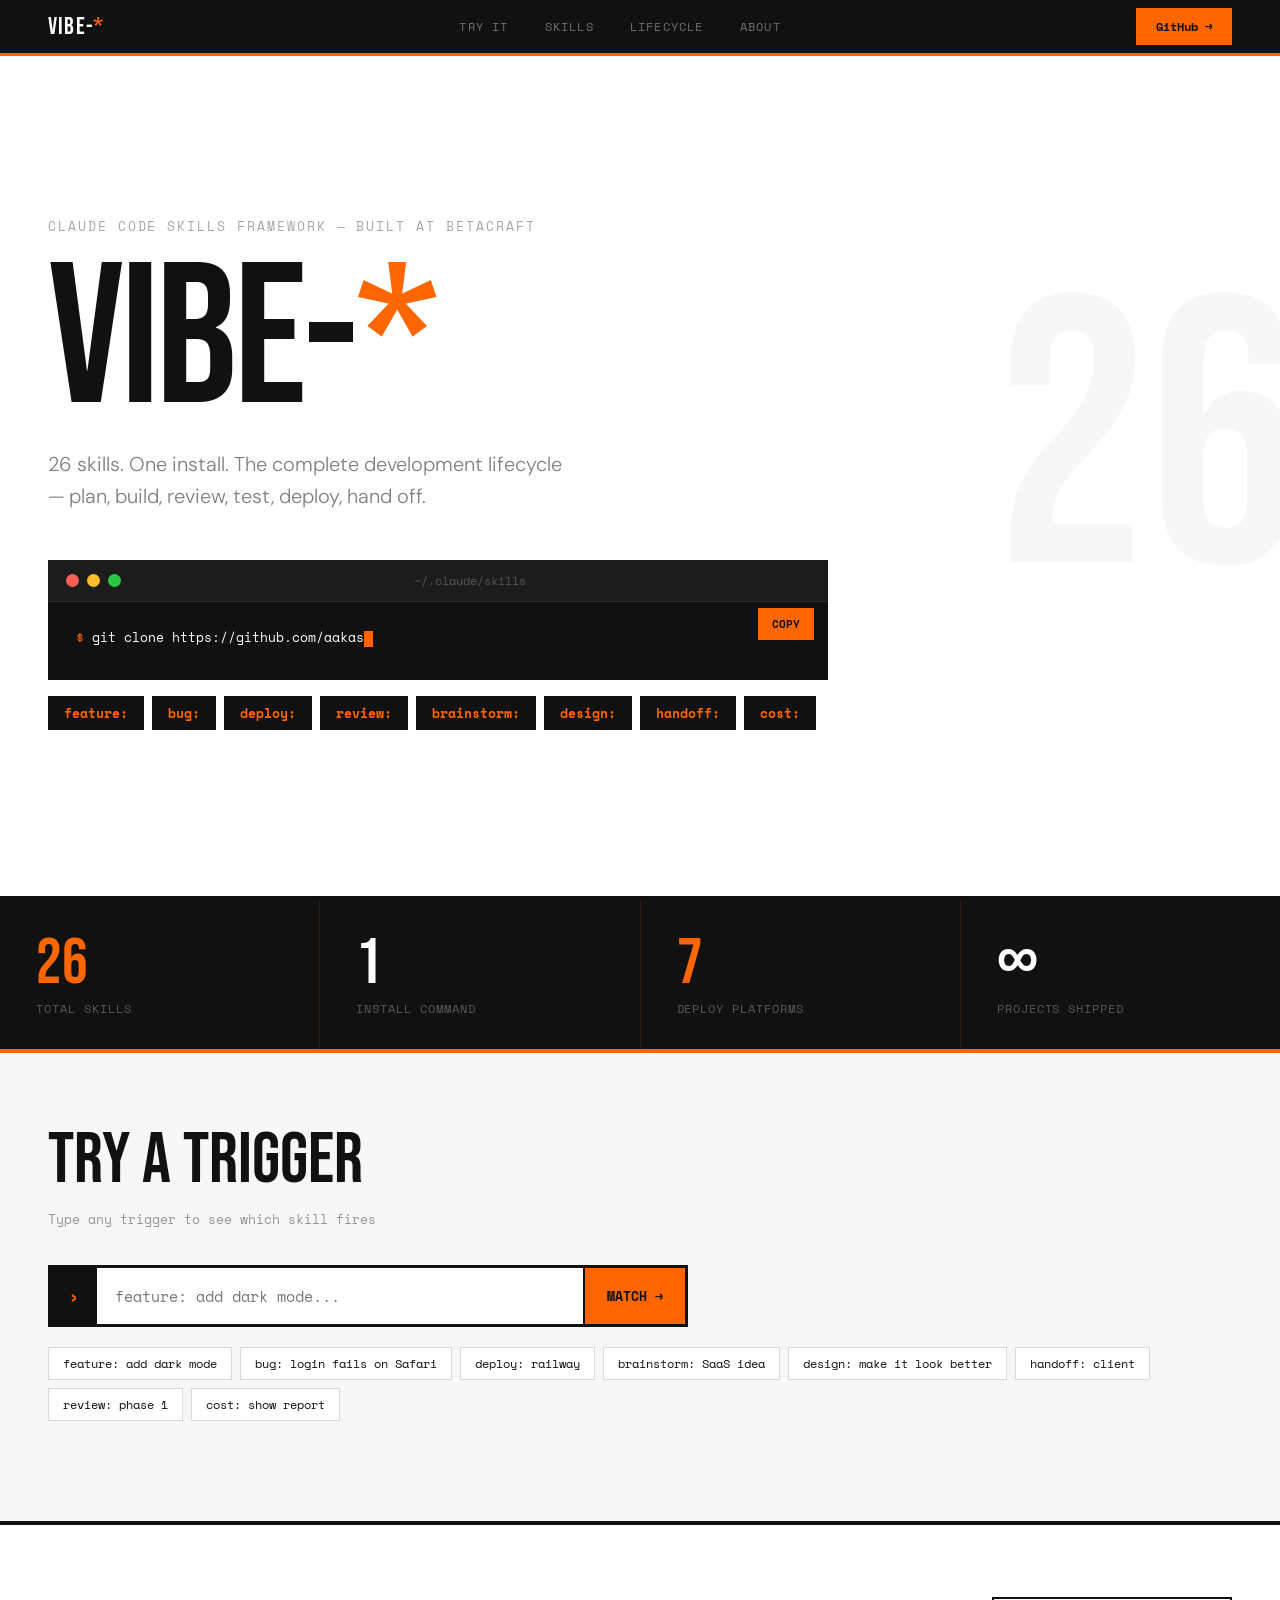
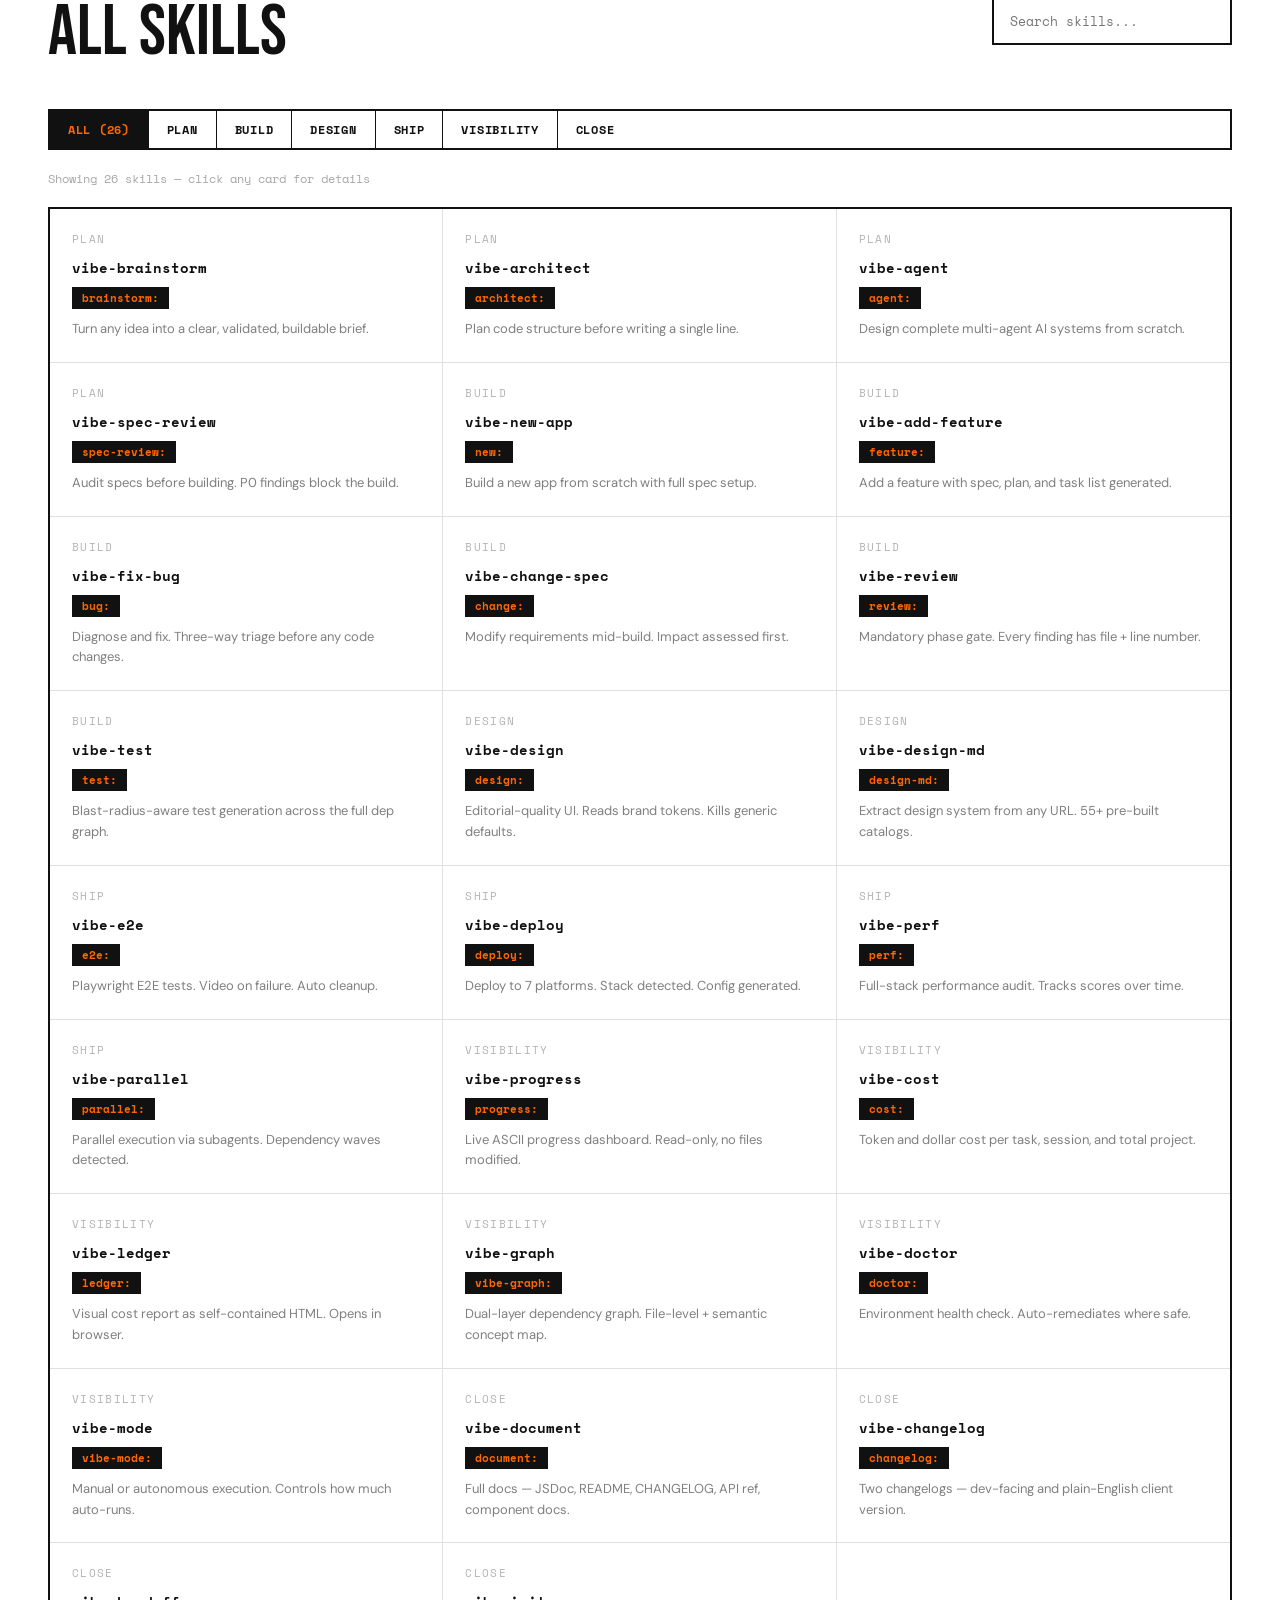
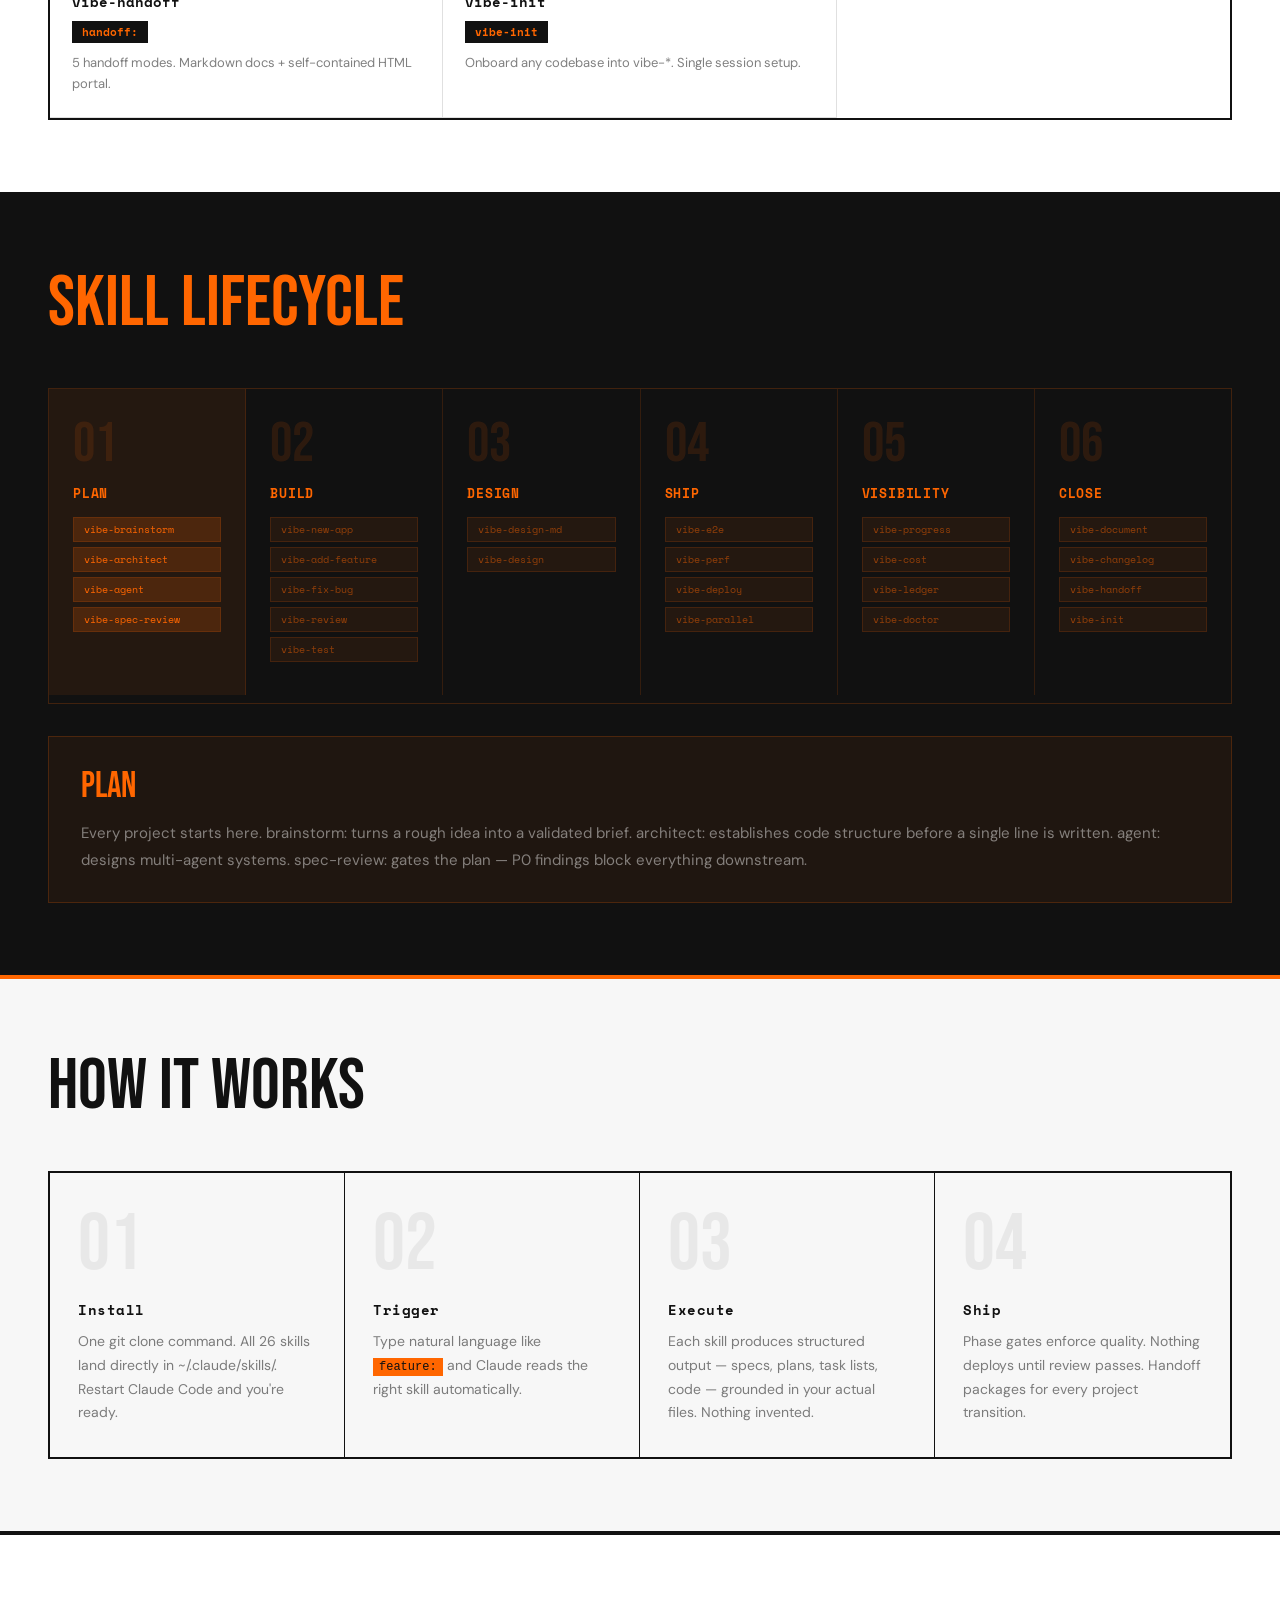
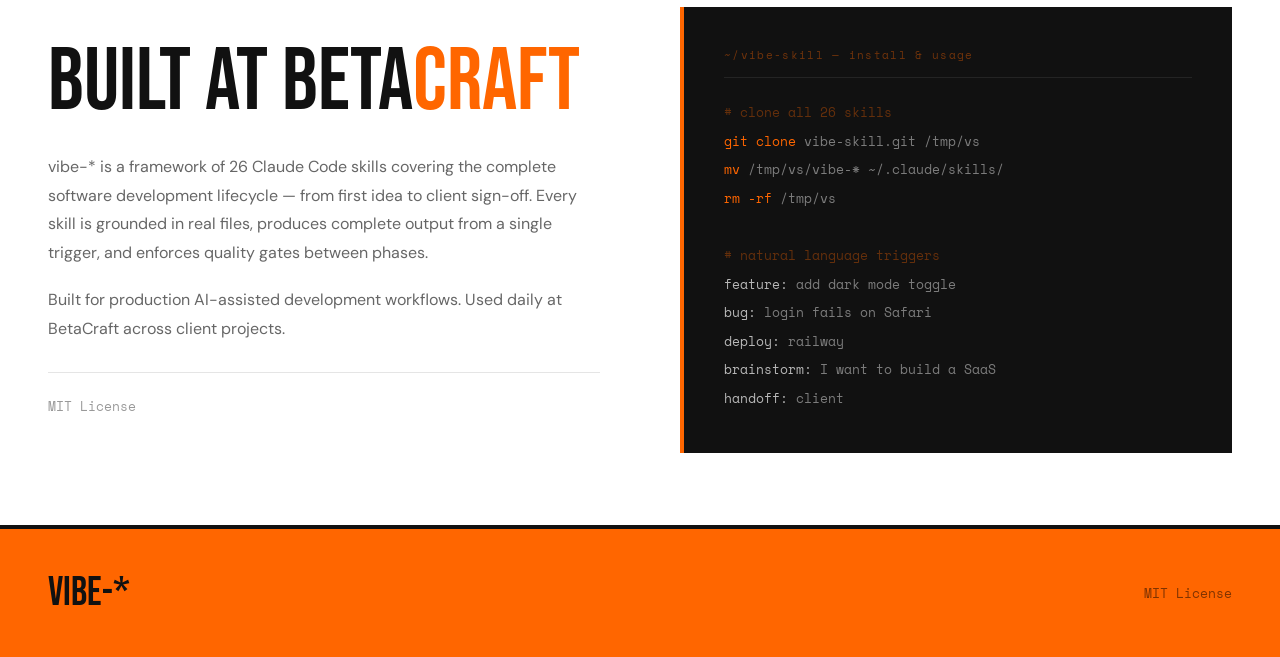
==== index.html @ 152ee765 "Initial commit" ====
<!DOCTYPE html>
<html lang="en">

<head>
  <meta charset="UTF-8">
  <meta name="viewport" content="width=device-width, initial-scale=1.0">
  <title>vibe-* — Claude Code Skills Framework</title>
  <link rel="preconnect" href="https://fonts.googleapis.com">
  <link rel="preconnect" href="https://fonts.gstatic.com" crossorigin>
  <link
    href="https://fonts.googleapis.com/css2?family=Bebas+Neue&family=Space+Mono:wght@400;700&family=DM+Sans:wght@300;400;500&display=swap"
    rel="stylesheet">
  <style>
    *,
    *::before,
    *::after {
      margin: 0;
      padding: 0;
      box-sizing: border-box;
    }

    :root {
      --orange: #FF6600;
      --black: #111111;
      --white: #FFFFFF;
      --off: #F7F7F7;
      --font-display: 'Bebas Neue', sans-serif;
      --font-mono: 'Space Mono', monospace;
      --font-body: 'DM Sans', sans-serif;
    }

    html {
      scroll-behavior: smooth;
    }

    body {
      background: var(--white);
      color: var(--black);
      font-family: var(--font-body);
      overflow-x: hidden;
      cursor: crosshair;
    }

    /* NAV */
    nav {
      position: fixed;
      top: 0;
      left: 0;
      right: 0;
      z-index: 200;
      background: var(--black);
      display: flex;
      align-items: center;
      justify-content: space-between;
      padding: 0 48px;
      height: 56px;
      border-bottom: 3px solid var(--orange);
    }

    .nav-logo {
      font-family: var(--font-display);
      font-size: 24px;
      color: var(--white);
      letter-spacing: 0.05em;
    }

    .nav-logo span {
      color: var(--orange);
    }

    .nav-links {
      display: flex;
      gap: 36px;
    }

    .nav-links a {
      font-family: var(--font-mono);
      font-size: 12px;
      color: rgba(255, 255, 255, 0.4);
      text-decoration: none;
      letter-spacing: 0.1em;
      text-transform: uppercase;
      transition: color 0.15s;
    }

    .nav-links a:hover {
      color: var(--orange);
    }

    .nav-cta {
      font-family: var(--font-mono);
      font-size: 12px;
      font-weight: 700;
      background: var(--orange);
      color: var(--black);
      padding: 10px 20px;
      text-decoration: none;
      transition: all 0.15s;
    }

    .nav-cta:hover {
      background: var(--white);
    }

    /* HERO */
    .hero {
      min-height: 100vh;
      padding: 130px 48px 80px;
      display: flex;
      flex-direction: column;
      justify-content: center;
      position: relative;
      border-bottom: 4px solid var(--black);
      overflow: hidden;
      background: var(--white);
    }

    .hero-eyebrow {
      font-family: var(--font-mono);
      font-size: 13px;
      color: rgba(0, 0, 0, 0.35);
      letter-spacing: 0.15em;
      text-transform: uppercase;
      margin-bottom: 16px;
      opacity: 0;
      animation: fadeUp 0.6s ease 0.1s forwards;
    }

    .hero-title {
      font-family: var(--font-display);
      font-size: clamp(100px, 16vw, 200px);
      line-height: 0.9;
      color: var(--black);
      letter-spacing: -3px;
      margin-bottom: 16px;
      opacity: 0;
      animation: fadeUp 0.6s ease 0.2s forwards;
    }

    .hero-title .accent {
      color: var(--orange);
    }

    .hero-subtitle {
      font-size: 20px;
      font-weight: 300;
      color: rgba(0, 0, 0, 0.5);
      max-width: 520px;
      line-height: 1.6;
      margin-bottom: 48px;
      opacity: 0;
      animation: fadeUp 0.6s ease 0.3s forwards;
    }

    /* TERMINAL */
    .terminal-block {
      background: var(--black);
      max-width: 780px;
      opacity: 0;
      animation: fadeUp 0.6s ease 0.4s forwards;
      position: relative;
      margin-bottom: 16px;
    }

    .terminal-bar {
      background: #1c1c1c;
      padding: 12px 18px;
      display: flex;
      align-items: center;
      gap: 8px;
      border-bottom: 1px solid #2a2a2a;
    }

    .terminal-dot {
      width: 13px;
      height: 13px;
      border-radius: 50%;
    }

    .terminal-dot.red {
      background: #ff5f57;
    }

    .terminal-dot.yellow {
      background: #ffbd2e;
    }

    .terminal-dot.green {
      background: #28c840;
    }

    .terminal-title {
      font-family: var(--font-mono);
      font-size: 12px;
      color: rgba(255, 255, 255, 0.25);
      margin: 0 auto;
    }

    .terminal-body {
      padding: 24px 28px;
    }

    .terminal-line {
      font-family: var(--font-mono);
      font-size: 13px;
      color: rgba(255, 255, 255, 0.4);
      margin-bottom: 8px;
      line-height: 1.7;
    }

    .terminal-line .prompt {
      color: var(--orange);
    }

    .terminal-line .cmd {
      color: var(--white);
    }

    .terminal-line .out {
      color: rgba(255, 255, 255, 0.3);
    }

    .terminal-line .success {
      color: #28c840;
    }

    .terminal-cursor {
      display: inline-block;
      width: 9px;
      height: 16px;
      background: var(--orange);
      animation: blink 1s step-end infinite;
      vertical-align: text-bottom;
    }

    @keyframes blink {

      0%,
      100% {
        opacity: 1
      }

      50% {
        opacity: 0
      }
    }

    .copy-btn {
      position: absolute;
      top: 48px;
      right: 14px;
      font-family: var(--font-mono);
      font-size: 11px;
      font-weight: 700;
      background: var(--orange);
      color: var(--black);
      border: none;
      padding: 8px 14px;
      cursor: pointer;
      transition: all 0.15s;
    }

    .copy-btn:hover {
      background: var(--white);
    }

    .copy-btn.copied {
      background: #28c840;
      color: var(--white);
    }

    .hero-tags {
      display: flex;
      gap: 8px;
      flex-wrap: wrap;
      opacity: 0;
      animation: fadeUp 0.6s ease 0.5s forwards;
    }

    .tag {
      font-family: var(--font-mono);
      font-size: 13px;
      font-weight: 700;
      background: var(--black);
      color: var(--orange);
      padding: 7px 16px;
      cursor: default;
      transition: all 0.15s;
    }

    .tag:hover {
      background: var(--orange);
      color: var(--black);
    }

    .hero-deco {
      position: absolute;
      right: -20px;
      top: 50%;
      transform: translateY(-50%);
      font-family: var(--font-display);
      font-size: 380px;
      color: rgba(0, 0, 0, 0.03);
      pointer-events: none;
      line-height: 1;
      user-select: none;
    }

    /* STATS */
    .stats-bar {
      background: var(--black);
      display: flex;
      border-bottom: 4px solid var(--orange);
    }

    .stat-item {
      flex: 1;
      padding: 32px 36px;
      border-right: 1px solid rgba(255, 102, 0, 0.15);
      transition: background 0.2s;
      cursor: default;
    }

    .stat-item:last-child {
      border-right: none;
    }

    .stat-item:hover {
      background: rgba(255, 102, 0, 0.06);
    }

    .stat-num {
      font-family: var(--font-display);
      font-size: 64px;
      color: var(--orange);
      line-height: 1;
      display: block;
    }

    .stat-num.w {
      color: var(--white);
    }

    .stat-label {
      font-family: var(--font-mono);
      font-size: 12px;
      color: rgba(255, 255, 255, 0.3);
      letter-spacing: 0.08em;
      text-transform: uppercase;
      margin-top: 4px;
      display: block;
    }

    /* TRIGGER DEMO */
    .trigger-section {
      background: var(--off);
      border-bottom: 4px solid var(--black);
      padding: 72px 48px;
    }

    .section-title {
      font-family: var(--font-display);
      font-size: 72px;
      color: var(--black);
      line-height: 1;
      margin-bottom: 12px;
    }

    .section-sub {
      font-family: var(--font-mono);
      font-size: 13px;
      color: rgba(0, 0, 0, 0.4);
      margin-bottom: 36px;
    }

    .trigger-input-wrap {
      display: flex;
      align-items: stretch;
      border: 3px solid var(--black);
      max-width: 640px;
      margin-bottom: 20px;
    }

    .trigger-prefix {
      font-family: var(--font-mono);
      font-size: 16px;
      font-weight: 700;
      background: var(--black);
      color: var(--orange);
      padding: 16px 18px;
      display: flex;
      align-items: center;
    }

    .trigger-input {
      font-family: var(--font-mono);
      font-size: 15px;
      border: none;
      outline: none;
      padding: 16px 18px;
      flex: 1;
      background: var(--white);
      color: var(--black);
      cursor: text;
    }

    .trigger-go {
      font-family: var(--font-mono);
      font-size: 13px;
      font-weight: 700;
      background: var(--orange);
      color: var(--black);
      border: none;
      padding: 16px 22px;
      cursor: pointer;
      border-left: 2px solid var(--black);
      transition: all 0.15s;
    }

    .trigger-go:hover {
      background: var(--black);
      color: var(--orange);
    }

    .trigger-chips {
      display: flex;
      gap: 8px;
      flex-wrap: wrap;
      margin-bottom: 28px;
    }

    .trigger-chip {
      font-family: var(--font-mono);
      font-size: 12px;
      background: var(--white);
      border: 1.5px solid rgba(0, 0, 0, 0.15);
      padding: 7px 14px;
      cursor: pointer;
      transition: all 0.15s;
    }

    .trigger-chip:hover {
      background: var(--black);
      color: var(--orange);
      border-color: var(--black);
    }

    .trigger-result {
      background: var(--black);
      padding: 28px 32px;
      display: none;
    }

    .trigger-result.visible {
      display: block;
    }

    .tr-phase {
      font-family: var(--font-mono);
      font-size: 12px;
      color: rgba(255, 102, 0, 0.5);
      margin-bottom: 8px;
    }

    .tr-name {
      font-family: var(--font-display);
      font-size: 48px;
      color: var(--orange);
      margin-bottom: 12px;
      line-height: 1;
    }

    .tr-desc {
      font-size: 15px;
      color: rgba(255, 255, 255, 0.55);
      line-height: 1.7;
      max-width: 540px;
    }

    .tr-badge {
      display: inline-block;
      background: var(--orange);
      color: var(--black);
      font-family: var(--font-mono);
      font-size: 12px;
      font-weight: 700;
      padding: 5px 12px;
      margin-top: 16px;
    }

    .trigger-no-match {
      font-family: var(--font-mono);
      font-size: 13px;
      color: rgba(0, 0, 0, 0.4);
      padding: 20px 0;
      display: none;
    }

    .trigger-no-match.visible {
      display: block;
    }

    /* SKILLS */
    .skills-section {
      padding: 72px 48px;
      border-bottom: 4px solid var(--black);
      background: var(--white);
    }

    .skills-header {
      display: flex;
      align-items: flex-start;
      justify-content: space-between;
      margin-bottom: 28px;
      flex-wrap: wrap;
      gap: 20px;
    }

    .search-wrap {
      position: relative;
    }

    .skills-search {
      font-family: var(--font-mono);
      font-size: 13px;
      border: 2px solid var(--black);
      padding: 12px 44px 12px 16px;
      background: var(--white);
      outline: none;
      width: 240px;
      cursor: text;
    }

    .skills-search:focus {
      border-color: var(--orange);
    }

    .search-clear {
      position: absolute;
      right: 12px;
      top: 50%;
      transform: translateY(-50%);
      background: none;
      border: none;
      font-size: 18px;
      cursor: pointer;
      color: rgba(0, 0, 0, 0.35);
      display: none;
    }

    .search-clear.visible {
      display: block;
    }

    .filter-tabs {
      display: flex;
      border: 2px solid var(--black);
      margin-bottom: 20px;
      flex-wrap: wrap;
    }

    .filter-tab {
      font-family: var(--font-mono);
      font-size: 12px;
      font-weight: 700;
      padding: 10px 18px;
      background: transparent;
      border: none;
      border-right: 1px solid var(--black);
      cursor: pointer;
      letter-spacing: 0.06em;
      text-transform: uppercase;
      transition: all 0.15s;
      color: var(--black);
    }

    .filter-tab:last-child {
      border-right: none;
    }

    .filter-tab.active,
    .filter-tab:hover {
      background: var(--black);
      color: var(--orange);
    }

    .skills-count {
      font-family: var(--font-mono);
      font-size: 12px;
      color: rgba(0, 0, 0, 0.35);
      margin-bottom: 20px;
    }

    .skills-grid {
      display: grid;
      grid-template-columns: repeat(3, 1fr);
      border: 2px solid var(--black);
    }

    .skill-card {
      background: var(--white);
      border-right: 1px solid rgba(0, 0, 0, 0.12);
      border-bottom: 1px solid rgba(0, 0, 0, 0.12);
      padding: 22px;
      cursor: pointer;
      position: relative;
      overflow: hidden;
      transition: background 0.15s;
    }

    .skill-card:nth-child(3n) {
      border-right: none;
    }

    .skill-card:hover {
      background: var(--black);
    }

    .skill-card:hover .sk-cat {
      color: rgba(255, 102, 0, 0.4) !important;
    }

    .skill-card:hover .sk-name {
      color: var(--orange) !important;
    }

    .skill-card:hover .sk-trigger {
      background: var(--orange) !important;
      color: var(--black) !important;
    }

    .skill-card:hover .sk-desc {
      color: rgba(255, 255, 255, 0.4) !important;
    }

    .skill-card::before {
      content: '';
      position: absolute;
      left: 0;
      top: 0;
      bottom: 0;
      width: 4px;
      background: var(--orange);
      transform: scaleY(0);
      transition: transform 0.15s;
      transform-origin: bottom;
    }

    .skill-card:hover::before {
      transform: scaleY(1);
    }

    .sk-cat {
      font-family: var(--font-mono);
      font-size: 11px;
      color: rgba(0, 0, 0, 0.3);
      letter-spacing: 0.12em;
      text-transform: uppercase;
      margin-bottom: 10px;
    }

    .sk-name {
      font-family: var(--font-mono);
      font-size: 14px;
      font-weight: 700;
      color: var(--black);
      margin-bottom: 8px;
    }

    .sk-trigger {
      display: inline-block;
      font-family: var(--font-mono);
      font-size: 11px;
      background: var(--black);
      color: var(--orange);
      padding: 3px 10px;
      margin-bottom: 10px;
      font-weight: 700;
    }

    .sk-desc {
      font-size: 13px;
      color: rgba(0, 0, 0, 0.5);
      line-height: 1.6;
    }

    .skill-card.hidden {
      display: none;
    }

    .no-results {
      grid-column: 1/-1;
      padding: 60px;
      text-align: center;
      font-family: var(--font-mono);
      font-size: 14px;
      color: rgba(0, 0, 0, 0.3);
      display: none;
    }

    .no-results.visible {
      display: block;
    }

    /* DRAWER */
    .drawer-overlay {
      position: fixed;
      inset: 0;
      background: rgba(0, 0, 0, 0.65);
      z-index: 300;
      opacity: 0;
      pointer-events: none;
      transition: opacity 0.3s;
    }

    .drawer-overlay.open {
      opacity: 1;
      pointer-events: all;
    }

    .drawer {
      position: fixed;
      right: 0;
      top: 0;
      bottom: 0;
      width: 500px;
      background: var(--white);
      border-left: 4px solid var(--orange);
      z-index: 301;
      transform: translateX(100%);
      transition: transform 0.35s cubic-bezier(0.4, 0, 0.2, 1);
      overflow-y: auto;
    }

    .drawer.open {
      transform: translateX(0);
    }

    .drawer-header {
      background: var(--black);
      padding: 56px 36px 32px;
      border-bottom: 3px solid var(--orange);
      position: sticky;
      top: 0;
      z-index: 1;
    }

    .drawer-close {
      position: absolute;
      top: 62px;
      right: 24px;
      background: var(--orange);
      border: none;
      width: 36px;
      height: 36px;
      font-size: 20px;
      cursor: pointer;
      font-weight: 700;
      color: var(--black);
      display: flex;
      align-items: center;
      justify-content: center;
    }

    .drawer-cat {
      font-family: var(--font-mono);
      font-size: 11px;
      color: rgba(255, 102, 0, 0.45);
      letter-spacing: 0.15em;
      text-transform: uppercase;
      margin-bottom: 8px;
    }

    .drawer-name {
      font-family: var(--font-display);
      font-size: 52px;
      color: var(--orange);
      line-height: 1;
      margin-bottom: 14px;
    }

    .drawer-trigger {
      display: inline-block;
      font-family: var(--font-mono);
      font-size: 14px;
      background: var(--orange);
      color: var(--black);
      padding: 5px 14px;
      font-weight: 700;
    }

    .drawer-body {
      padding: 36px;
    }

    .drawer-section-title {
      font-family: var(--font-mono);
      font-size: 11px;
      font-weight: 700;
      color: rgba(0, 0, 0, 0.3);
      letter-spacing: 0.15em;
      text-transform: uppercase;
      margin-bottom: 12px;
      margin-top: 28px;
    }

    .drawer-desc {
      font-size: 15px;
      color: rgba(0, 0, 0, 0.65);
      line-height: 1.8;
    }

    .drawer-example {
      background: var(--black);
      padding: 18px 22px;
      margin-top: 8px;
    }

    .drawer-example code {
      font-family: var(--font-mono);
      font-size: 13px;
      color: var(--orange);
      line-height: 2;
      display: block;
    }

    /* LIFECYCLE */
    .lifecycle-section {
      background: var(--black);
      padding: 72px 48px;
      border-bottom: 4px solid var(--orange);
    }

    .lifecycle-section .section-title {
      color: var(--orange);
      margin-bottom: 48px;
    }

    .lifecycle-flow {
      display: flex;
      align-items: stretch;
      overflow-x: auto;
      padding-bottom: 8px;
      border: 1.5px solid rgba(255, 102, 0, 0.2);
    }

    .lc-phase {
      background: transparent;
      padding: 28px 24px;
      min-width: 160px;
      flex: 1;
      position: relative;
      cursor: pointer;
      transition: background 0.2s;
      border-right: 1px solid rgba(255, 102, 0, 0.15);
    }

    .lc-phase:last-child {
      border-right: none;
    }

    .lc-phase:hover,
    .lc-phase.active {
      background: rgba(255, 102, 0, 0.08);
    }

    .lc-num {
      font-family: var(--font-display);
      font-size: 56px;
      color: rgba(255, 102, 0, 0.12);
      line-height: 1;
      margin-bottom: 10px;
    }

    .lc-name {
      font-family: var(--font-mono);
      font-size: 13px;
      font-weight: 700;
      color: var(--orange);
      letter-spacing: 0.06em;
      text-transform: uppercase;
      margin-bottom: 14px;
    }

    .lc-pill {
      font-family: var(--font-mono);
      font-size: 10px;
      background: rgba(255, 102, 0, 0.08);
      color: rgba(255, 102, 0, 0.5);
      padding: 4px 10px;
      border: 1px solid rgba(255, 102, 0, 0.15);
      margin-bottom: 5px;
      display: block;
      transition: all 0.15s;
    }

    .lc-phase:hover .lc-pill,
    .lc-phase.active .lc-pill {
      background: rgba(255, 102, 0, 0.18);
      color: var(--orange);
    }

    .lc-detail {
      margin-top: 32px;
      background: rgba(255, 102, 0, 0.06);
      border: 1.5px solid rgba(255, 102, 0, 0.2);
      padding: 28px 32px;
      display: none;
    }

    .lc-detail.visible {
      display: block;
    }

    .lc-detail-title {
      font-family: var(--font-display);
      font-size: 36px;
      color: var(--orange);
      margin-bottom: 12px;
    }

    .lc-detail-desc {
      font-size: 15px;
      color: rgba(255, 255, 255, 0.45);
      line-height: 1.8;
    }

    /* HOW IT WORKS */
    .how-section {
      background: var(--off);
      padding: 72px 48px;
      border-bottom: 4px solid var(--black);
    }

    .steps-grid {
      display: grid;
      grid-template-columns: repeat(4, 1fr);
      gap: 0;
      border: 2px solid var(--black);
      margin-top: 48px;
    }

    .step {
      padding: 32px 28px;
      border-right: 1px solid var(--black);
    }

    .step:last-child {
      border-right: none;
    }

    .step-num {
      font-family: var(--font-display);
      font-size: 80px;
      color: rgba(0, 0, 0, 0.06);
      line-height: 1;
      margin-bottom: 14px;
    }

    .step-title {
      font-family: var(--font-mono);
      font-size: 14px;
      font-weight: 700;
      color: var(--black);
      margin-bottom: 10px;
      letter-spacing: 0.04em;
    }

    .step-desc {
      font-size: 14px;
      color: rgba(0, 0, 0, 0.5);
      line-height: 1.7;
    }

    /* ABOUT */
    .about-section {
      padding: 72px 48px;
      display: grid;
      grid-template-columns: 1fr 1fr;
      gap: 80px;
      border-bottom: 4px solid var(--black);
      align-items: center;
      background: var(--white);
    }

    .about-title {
      font-family: var(--font-display);
      font-size: 88px;
      line-height: 0.95;
      color: var(--black);
      margin-bottom: 28px;
    }

    .about-title span {
      color: var(--orange);
    }

    .about-body {
      font-size: 16px;
      color: rgba(0, 0, 0, 0.6);
      line-height: 1.8;
      margin-bottom: 18px;
    }

    .about-author {
      font-family: var(--font-mono);
      font-size: 13px;
      color: rgba(0, 0, 0, 0.4);
      border-top: 1.5px solid rgba(0, 0, 0, 0.1);
      padding-top: 20px;
      margin-top: 28px;
      line-height: 2;
    }

    .about-author strong {
      color: var(--black);
    }

    .about-author a {
      color: var(--orange);
      text-decoration: none;
    }

    .about-right {
      background: var(--black);
      padding: 40px;
      border-left: 4px solid var(--orange);
    }

    .about-right-label {
      font-family: var(--font-mono);
      font-size: 11px;
      color: rgba(255, 102, 0, 0.4);
      letter-spacing: 0.12em;
      margin-bottom: 20px;
      padding-bottom: 14px;
      border-bottom: 1px solid rgba(255, 255, 255, 0.08);
    }

    .readme-line {
      font-family: var(--font-mono);
      font-size: 13px;
      color: rgba(255, 255, 255, 0.45);
      line-height: 2.2;
    }

    .readme-line .comment {
      color: rgba(255, 102, 0, 0.35);
    }

    .readme-line .cmd {
      color: var(--orange);
    }

    .readme-line .flag {
      color: rgba(255, 255, 255, 0.7);
    }

    /* FOOTER */
    footer {
      background: var(--orange);
      padding: 40px 48px;
      display: flex;
      align-items: center;
      justify-content: space-between;
    }

    .footer-logo {
      font-family: var(--font-display);
      font-size: 40px;
      color: var(--black);
    }

    .footer-meta {
      font-family: var(--font-mono);
      font-size: 13px;
      color: rgba(0, 0, 0, 0.5);
      text-align: right;
      line-height: 2;
    }

    .footer-meta a {
      color: var(--black);
      text-decoration: none;
      font-weight: 700;
    }

    /* ANIMATIONS */
    @keyframes fadeUp {
      from {
        opacity: 0;
        transform: translateY(28px);
      }

      to {
        opacity: 1;
        transform: translateY(0);
      }
    }

    .reveal {
      opacity: 0;
      transform: translateY(32px);
      transition: opacity 0.6s ease, transform 0.6s ease;
    }

    .reveal.visible {
      opacity: 1;
      transform: translateY(0);
    }

    ::-webkit-scrollbar {
      width: 4px;
    }

    ::-webkit-scrollbar-track {
      background: var(--black);
    }

    ::-webkit-scrollbar-thumb {
      background: var(--orange);
    }

    @media (max-width: 900px) {
      nav {
        padding: 0 24px;
      }

      .nav-links {
        display: none;
      }

      .hero,
      .skills-section,
      .trigger-section,
      .about-section,
      .lifecycle-section,
      .how-section {
        padding: 100px 24px 60px;
      }

      .hero {
        padding-top: 110px;
      }

      .skills-grid {
        grid-template-columns: 1fr 1fr;
      }

      .skill-card:nth-child(3n) {
        border-right: 1px solid rgba(0, 0, 0, 0.12);
      }

      .skill-card:nth-child(2n) {
        border-right: none;
      }

      .steps-grid {
        grid-template-columns: 1fr 1fr;
      }

      .step:nth-child(2) {
        border-right: none;
      }

      .about-section {
        grid-template-columns: 1fr;
        gap: 40px;
      }

      .stats-bar {
        flex-wrap: wrap;
      }

      .stat-item {
        flex: 1 1 50%;
      }

      footer {
        flex-direction: column;
        gap: 20px;
        text-align: center;
      }

      .footer-meta {
        text-align: center;
      }

      .drawer {
        width: 100%;
      }
    }
  </style>
</head>

<body>

  <nav>
    <div class="nav-logo">vibe-<span>*</span></div>
    <div class="nav-links">
      <a href="#trigger">Try it</a>
      <a href="#skills">Skills</a>
      <a href="#lifecycle">Lifecycle</a>
      <a href="#about">About</a>
    </div>
    <a href="https://github.com/aakashdhar/vibe-skill" class="nav-cta">GitHub →</a>
  </nav>

  <!-- HERO -->
  <section class="hero">
    <div class="hero-eyebrow">Claude Code Skills Framework — Built at BetaCraft</div>
    <div class="hero-title">vibe-<span class="accent">*</span></div>
    <div class="hero-subtitle">26 skills. One install. The complete development lifecycle — plan, build, review, test,
      deploy, hand off.</div>
    <div class="terminal-block">
      <div class="terminal-bar">
        <div class="terminal-dot red"></div>
        <div class="terminal-dot yellow"></div>
        <div class="terminal-dot green"></div>
        <div class="terminal-title">~/.claude/skills</div>
      </div>
      <div class="terminal-body">
        <div class="terminal-line"><span class="prompt">$ </span><span class="cmd" id="typed-cmd"></span><span
            class="terminal-cursor" id="cursor"></span></div>
        <div class="terminal-line" id="term-out1" style="display:none"><span class="out">Cloning into
            '/tmp/vibe-skill'...</span></div>
        <div class="terminal-line" id="term-out2" style="display:none"><span class="out">Moving 26 skills to
            ~/.claude/skills/</span></div>
        <div class="terminal-line" id="term-out3" style="display:none"><span class="success">✓ All 26 vibe-* skills
            installed. Restart Claude Code.</span></div>
      </div>
      <button class="copy-btn" id="copy-btn" onclick="copyInstall()">COPY</button>
    </div>
    <div class="hero-tags">
      <span class="tag">feature:</span>
      <span class="tag">bug:</span>
      <span class="tag">deploy:</span>
      <span class="tag">review:</span>
      <span class="tag">brainstorm:</span>
      <span class="tag">design:</span>
      <span class="tag">handoff:</span>
      <span class="tag">cost:</span>
    </div>
    <div class="hero-deco">26</div>
  </section>

  <!-- STATS -->
  <div class="stats-bar">
    <div class="stat-item"><span class="stat-num">26</span><span class="stat-label">Total skills</span></div>
    <div class="stat-item"><span class="stat-num w">1</span><span class="stat-label">Install command</span></div>
    <div class="stat-item"><span class="stat-num">7</span><span class="stat-label">Deploy platforms</span></div>
    <div class="stat-item"><span class="stat-num w">∞</span><span class="stat-label">Projects shipped</span></div>
  </div>

  <!-- TRIGGER DEMO -->
  <section class="trigger-section" id="trigger">
    <div class="section-title reveal">TRY A TRIGGER</div>
    <div class="section-sub">Type any trigger to see which skill fires</div>
    <div class="trigger-input-wrap">
      <div class="trigger-prefix">›</div>
      <input class="trigger-input" id="trigger-input" placeholder="feature: add dark mode..." type="text"
        autocomplete="off" spellcheck="false">
      <button class="trigger-go" onclick="matchTrigger()">MATCH →</button>
    </div>
    <div class="trigger-chips">
      <span class="trigger-chip" onclick="setTrigger('feature: add dark mode')">feature: add dark mode</span>
      <span class="trigger-chip" onclick="setTrigger('bug: login fails on Safari')">bug: login fails on Safari</span>
      <span class="trigger-chip" onclick="setTrigger('deploy: railway')">deploy: railway</span>
      <span class="trigger-chip" onclick="setTrigger('brainstorm: I want to build a SaaS')">brainstorm: SaaS idea</span>
      <span class="trigger-chip" onclick="setTrigger('design: make it look better')">design: make it look better</span>
      <span class="trigger-chip" onclick="setTrigger('handoff: client')">handoff: client</span>
      <span class="trigger-chip" onclick="setTrigger('review: phase 1')">review: phase 1</span>
      <span class="trigger-chip" onclick="setTrigger('cost: show report')">cost: show report</span>
    </div>
    <div class="trigger-result" id="trigger-result">
      <div class="tr-phase" id="tr-phase"></div>
      <div class="tr-name" id="tr-name"></div>
      <div class="tr-desc" id="tr-desc"></div>
      <div class="tr-badge" id="tr-badge"></div>
    </div>
    <div class="trigger-no-match" id="trigger-no-match">No skill matches that trigger. Try: feature:, bug:, deploy:,
      review:, brainstorm:, design:, handoff:, cost:, architect:, test:...</div>
  </section>

  <!-- SKILLS -->
  <section class="skills-section" id="skills">
    <div class="skills-header">
      <div class="section-title reveal">ALL SKILLS</div>
      <div class="search-wrap">
        <input class="skills-search" id="skills-search" placeholder="Search skills..." type="text"
          oninput="searchSkills(this.value)" autocomplete="off">
        <button class="search-clear" id="search-clear" onclick="clearSearch()">×</button>
      </div>
    </div>
    <div class="filter-tabs">
      <button class="filter-tab active" onclick="filterSkills('all',this)">All (26)</button>
      <button class="filter-tab" onclick="filterSkills('plan',this)">Plan</button>
      <button class="filter-tab" onclick="filterSkills('build',this)">Build</button>
      <button class="filter-tab" onclick="filterSkills('design',this)">Design</button>
      <button class="filter-tab" onclick="filterSkills('ship',this)">Ship</button>
      <button class="filter-tab" onclick="filterSkills('visibility',this)">Visibility</button>
      <button class="filter-tab" onclick="filterSkills('close',this)">Close</button>
    </div>
    <div class="skills-count" id="skills-count">Showing 26 skills — click any card for details</div>
    <div class="skills-grid" id="skills-grid">
      <div class="skill-card" data-cat="plan" data-name="vibe-brainstorm" data-trigger="brainstorm:"
        data-desc="Comprehensive brainstorming workflow for turning any idea into a clear, validated, buildable brief. Two paths: personal project (8 steps) and client/business project (13 steps). Produces BRIEF.md."
        data-examples="brainstorm: I want to build a task manager|brainstorm: client project for a booking platform|help me think through my app idea"
        onclick="openDrawer(this)">
        <div class="sk-cat">Plan</div>
        <div class="sk-name">vibe-brainstorm</div>
        <div class="sk-trigger">brainstorm:</div>
        <div class="sk-desc">Turn any idea into a clear, validated, buildable brief.</div>
      </div>
      <div class="skill-card" data-cat="plan" data-name="vibe-architect" data-trigger="architect:"
        data-desc="Architecture planning workflow for establishing code structure, patterns, and principles before any code is written. Produces ARCHITECTURE.md from a canonical template. Runs after brainstorm: and before new:."
        data-examples="architect: plan the structure for a Next.js app|architect: what patterns should we use|plan the architecture"
        onclick="openDrawer(this)">
        <div class="sk-cat">Plan</div>
        <div class="sk-name">vibe-architect</div>
        <div class="sk-trigger">architect:</div>
        <div class="sk-desc">Plan code structure before writing a single line.</div>
      </div>
      <div class="skill-card" data-cat="plan" data-name="vibe-agent" data-trigger="agent:"
        data-desc="Standalone agentic architecture skill. Designs complete multi-agent AI systems — LangGraph, CrewAI, AutoGen, Vercel AI SDK. Produces AGENT_ARCH.md with an interactive topology diagram."
        data-examples="agent: design a multi-agent research pipeline|agent: build an orchestrator with sub-agents|I want to build an agent"
        onclick="openDrawer(this)">
        <div class="sk-cat">Plan</div>
        <div class="sk-name">vibe-agent</div>
        <div class="sk-trigger">agent:</div>
        <div class="sk-desc">Design complete multi-agent AI systems from scratch.</div>
      </div>
      <div class="skill-card" data-cat="plan" data-name="vibe-spec-review" data-trigger="spec-review:"
        data-desc="Spec quality gate — audits planning documents before any code is written. P0 findings are critical gaps that will cause build failures. Triggered automatically by vibe-brainstorm and vibe-new-app."
        data-examples="spec-review: check the brief|spec-review: is the spec ready to build|review the spec"
        onclick="openDrawer(this)">
        <div class="sk-cat">Plan</div>
        <div class="sk-name">vibe-spec-review</div>
        <div class="sk-trigger">spec-review:</div>
        <div class="sk-desc">Audit specs before building. P0 findings block the build.</div>
      </div>
      <div class="skill-card" data-cat="build" data-name="vibe-new-app" data-trigger="new:"
        data-desc="Full spec-driven setup workflow for building a brand new app from scratch. Generates CLAUDE.md and the complete vibe/ folder. Reads BRIEF.md and ARCHITECTURE.md if they exist."
        data-examples="new: build a SaaS dashboard|new: create a React app with auth|starting a new project"
        onclick="openDrawer(this)">
        <div class="sk-cat">Build</div>
        <div class="sk-name">vibe-new-app</div>
        <div class="sk-trigger">new:</div>
        <div class="sk-desc">Build a new app from scratch with full spec setup.</div>
      </div>
      <div class="skill-card" data-cat="build" data-name="vibe-add-feature" data-trigger="feature:"
        data-desc="Full spec-driven workflow for adding a feature to an existing codebase. Creates FEATURE_SPEC.md, FEATURE_PLAN.md, FEATURE_TASKS.md. Checks for existing incomplete features before creating duplicates."
        data-examples="feature: add dark mode toggle|feature: add Stripe payment integration|I want to add a feature"
        onclick="openDrawer(this)">
        <div class="sk-cat">Build</div>
        <div class="sk-name">vibe-add-feature</div>
        <div class="sk-trigger">feature:</div>
        <div class="sk-desc">Add a feature with spec, plan, and task list generated.</div>
      </div>
      <div class="skill-card" data-cat="build" data-name="vibe-fix-bug" data-trigger="bug:"
        data-desc="Full spec-driven workflow for diagnosing and fixing bugs. Three-way severity triage: trivial (3 tasks), environment (runs vibe-doctor), or significant (full BUG_SPEC workflow). Diagnosis always before fix."
        data-examples="bug: login fails on Safari|bug: infinite loop in data fetch|something is broken"
        onclick="openDrawer(this)">
        <div class="sk-cat">Build</div>
        <div class="sk-name">vibe-fix-bug</div>
        <div class="sk-trigger">bug:</div>
        <div class="sk-desc">Diagnose and fix. Three-way triage before any code changes.</div>
      </div>
      <div class="skill-card" data-cat="build" data-name="vibe-change-spec" data-trigger="change:"
        data-desc="Scope change workflow for modifying, adding, or removing requirements mid-build. Assesses impact before touching any file. Updates all affected docs in the correct order."
        data-examples="change: add user roles to the spec|change: remove the social login feature|I changed my mind about"
        onclick="openDrawer(this)">
        <div class="sk-cat">Build</div>
        <div class="sk-name">vibe-change-spec</div>
        <div class="sk-trigger">change:</div>
        <div class="sk-desc">Modify requirements mid-build. Impact assessed first.</div>
      </div>
      <div class="skill-card" data-cat="build" data-name="vibe-review" data-trigger="review:"
        data-desc="Evidence-based code review — mandatory gate after every phase. Acts as Senior Engineer, Architect, and Code Quality Auditor. Every finding backed by file path and line number. No vague feedback."
        data-examples="review: phase 1|review: is the code ready to ship|code review" onclick="openDrawer(this)">
        <div class="sk-cat">Build</div>
        <div class="sk-name">vibe-review</div>
        <div class="sk-trigger">review:</div>
        <div class="sk-desc">Mandatory phase gate. Every finding has file + line number.</div>
      </div>
      <div class="skill-card" data-cat="build" data-name="vibe-test" data-trigger="test:"
        data-desc="Blast-radius-aware test generation. Traces every file a change touches, maps the full dependency graph, writes complete test coverage — component, integration, and E2E tests."
        data-examples="test: write tests for the auth feature|test: add coverage for payment module|write regression tests"
        onclick="openDrawer(this)">
        <div class="sk-cat">Build</div>
        <div class="sk-name">vibe-test</div>
        <div class="sk-trigger">test:</div>
        <div class="sk-desc">Blast-radius-aware test generation across the full dep graph.</div>
      </div>
      <div class="skill-card" data-cat="design" data-name="vibe-design" data-trigger="design:"
        data-desc="Frontend design workflow producing non-generic, editorial-quality UI. Reads DESIGN.md for exact brand tokens. Reads ANTI_GENERIC.md to kill SaaS dashboard defaults. Creates separate files per page and component."
        data-examples="design: make this look better|design: redesign the dashboard|it looks too generic"
        onclick="openDrawer(this)">
        <div class="sk-cat">Design</div>
        <div class="sk-name">vibe-design</div>
        <div class="sk-trigger">design:</div>
        <div class="sk-desc">Editorial-quality UI. Reads brand tokens. Kills generic defaults.</div>
      </div>
      <div class="skill-card" data-cat="design" data-name="vibe-design-md" data-trigger="design-md:"
        data-desc="Generates DESIGN.md for any website URL or fetches from a catalog of 55+ pre-built sites. Captures exact hex values, font families, spacing scales, shadow formulas, and component states."
        data-examples="design-md: generate for linear.app|design-md: fetch for stripe.com|extract design system from URL"
        onclick="openDrawer(this)">
        <div class="sk-cat">Design</div>
        <div class="sk-name">vibe-design-md</div>
        <div class="sk-trigger">design-md:</div>
        <div class="sk-desc">Extract design system from any URL. 55+ pre-built catalogs.</div>
      </div>
      <div class="skill-card" data-cat="ship" data-name="vibe-e2e" data-trigger="e2e:"
        data-desc="Full end-to-end UI tests using Playwright against a live URL. Auto-installs Playwright. Video on failure. Two-device parallel flows. Cleanup script removes all test data after suite runs."
        data-examples="e2e: https://myapp.com|e2e: regenerate tests from spec|run end-to-end tests"
        onclick="openDrawer(this)">
        <div class="sk-cat">Ship</div>
        <div class="sk-name">vibe-e2e</div>
        <div class="sk-trigger">e2e:</div>
        <div class="sk-desc">Playwright E2E tests. Video on failure. Auto cleanup.</div>
      </div>
      <div class="skill-card" data-cat="ship" data-name="vibe-deploy" data-trigger="deploy:"
        data-desc="Prepares for deployment to 7 platforms: Railway, Render, Fly.io, Heroku, Vercel, Netlify, GitHub Pages. Detects stack, patches source files, generates platform config, produces DEPLOY.md checklist."
        data-examples="deploy: railway|deploy: vercel|deploy: github-pages" onclick="openDrawer(this)">
        <div class="sk-cat">Ship</div>
        <div class="sk-name">vibe-deploy</div>
        <div class="sk-trigger">deploy:</div>
        <div class="sk-desc">Deploy to 7 platforms. Stack detected. Config generated.</div>
      </div>
      <div class="skill-card" data-cat="ship" data-name="vibe-perf" data-trigger="perf:"
        data-desc="Full-stack performance audit — frontend, backend, agentic pipelines, and infrastructure. Measures, scores, compares against previous runs, and writes approved fixes automatically."
        data-examples="perf: audit the app|perf: this is slow|perf: check Lighthouse score" onclick="openDrawer(this)">
        <div class="sk-cat">Ship</div>
        <div class="sk-name">vibe-perf</div>
        <div class="sk-trigger">perf:</div>
        <div class="sk-desc">Full-stack performance audit. Tracks scores over time.</div>
      </div>
      <div class="skill-card" data-cat="ship" data-name="vibe-parallel" data-trigger="parallel:"
        data-desc="Parallel task execution using Claude Code subagents. Reads task files, builds dependency waves, detects file conflicts, and spawns tasks as parallel subagents. Size-aware wave splitting."
        data-examples="parallel: run tasks in parallel|parallel: which tasks can run simultaneously|spawn subagents"
        onclick="openDrawer(this)">
        <div class="sk-cat">Ship</div>
        <div class="sk-name">vibe-parallel</div>
        <div class="sk-trigger">parallel:</div>
        <div class="sk-desc">Parallel execution via subagents. Dependency waves detected.</div>
      </div>
      <div class="skill-card" data-cat="visibility" data-name="vibe-progress" data-trigger="progress:"
        data-desc="Displays a live ASCII progress dashboard for the current vibe project. Reads TASKS.md and git log. Shows overall progress, phase gate status, active work, and last git activity. Read-only."
        data-examples="progress: show progress|show progress|how far along are we" onclick="openDrawer(this)">
        <div class="sk-cat">Visibility</div>
        <div class="sk-name">vibe-progress</div>
        <div class="sk-trigger">progress:</div>
        <div class="sk-desc">Live ASCII progress dashboard. Read-only, no files modified.</div>
      </div>
      <div class="skill-card" data-cat="visibility" data-name="vibe-cost" data-trigger="cost:"
        data-desc="Tracks token usage and dollar cost per task, session, feature, phase, and total project. Detects 8 waste patterns. Auto-runs at end of every vibe-add-feature and vibe-fix-bug session."
        data-examples="cost: show report|how much has this cost|what's the spend so far" onclick="openDrawer(this)">
        <div class="sk-cat">Visibility</div>
        <div class="sk-name">vibe-cost</div>
        <div class="sk-trigger">cost:</div>
        <div class="sk-desc">Token and dollar cost per task, session, and total project.</div>
      </div>
      <div class="skill-card" data-cat="visibility" data-name="vibe-ledger" data-trigger="ledger:"
        data-desc="Generates a full project cost report as a self-contained HTML file from vibe/cost/history.json. Opens automatically in the browser. Tracks spend per session, task, phase, and day."
        data-examples="ledger: generate report|show cost report|open ledger" onclick="openDrawer(this)">
        <div class="sk-cat">Visibility</div>
        <div class="sk-name">vibe-ledger</div>
        <div class="sk-trigger">ledger:</div>
        <div class="sk-desc">Visual cost report as self-contained HTML. Opens in browser.</div>
      </div>
      <div class="skill-card" data-cat="visibility" data-name="vibe-graph" data-trigger="vibe-graph:"
        data-desc="Dual-layer dependency graph. DEPENDENCY_GRAPH.json maps file-level relationships. CONCEPT_GRAPH.json maps semantic relationships. graph.html is an interactive visual. Auto-updated via git diff."
        data-examples="vibe-graph: build|vibe-graph: update|vibe-graph: query" onclick="openDrawer(this)">
        <div class="sk-cat">Visibility</div>
        <div class="sk-name">vibe-graph</div>
        <div class="sk-trigger">vibe-graph:</div>
        <div class="sk-desc">Dual-layer dependency graph. File-level + semantic concept map.</div>
      </div>
      <div class="skill-card" data-cat="visibility" data-name="vibe-doctor" data-trigger="doctor:"
        data-desc="Environment health check and auto-remediation. Checks node_modules drift, Tailwind mismatches, dotenv load order, Vite HMR config, husky hook permissions, ESLint validity, TypeScript paths."
        data-examples="doctor: check environment|why won't my app start|fix my environment" onclick="openDrawer(this)">
        <div class="sk-cat">Visibility</div>
        <div class="sk-name">vibe-doctor</div>
        <div class="sk-trigger">doctor:</div>
        <div class="sk-desc">Environment health check. Auto-remediates where safe.</div>
      </div>
      <div class="skill-card" data-cat="visibility" data-name="vibe-mode" data-trigger="vibe-mode:"
        data-desc="Sets the execution mode — manual or autonomous. In autonomous mode: executes all tasks automatically, uses subagents for independent tasks, auto-runs review after each phase."
        data-examples="vibe-mode: autonomous|vibe-mode: manual|what mode am I in" onclick="openDrawer(this)">
        <div class="sk-cat">Visibility</div>
        <div class="sk-name">vibe-mode</div>
        <div class="sk-trigger">vibe-mode:</div>
        <div class="sk-desc">Manual or autonomous execution. Controls how much auto-runs.</div>
      </div>
      <div class="skill-card" data-cat="close" data-name="vibe-document" data-trigger="document:"
        data-desc="Generates complete documentation — inline code docs, README.md, CHANGELOG.md, API reference, and component library docs. Scans all source files and documents everything in one session."
        data-examples="document: write docs for this project|generate documentation|add JSDoc"
        onclick="openDrawer(this)">
        <div class="sk-cat">Close</div>
        <div class="sk-name">vibe-document</div>
        <div class="sk-trigger">document:</div>
        <div class="sk-desc">Full docs — JSDoc, README, CHANGELOG, API ref, component docs.</div>
      </div>
      <div class="skill-card" data-cat="close" data-name="vibe-changelog" data-trigger="changelog:"
        data-desc="Generates two changelog files from git tags. CHANGELOG.md is developer-facing (Keep a Changelog format). CHANGELOG_CLIENT.md is plain English product update style — no task IDs or framework names."
        data-examples="changelog: generate|changelog: since v1.0" onclick="openDrawer(this)">
        <div class="sk-cat">Close</div>
        <div class="sk-name">vibe-changelog</div>
        <div class="sk-trigger">changelog:</div>
        <div class="sk-desc">Two changelogs — dev-facing and plain-English client version.</div>
      </div>
      <div class="skill-card" data-cat="close" data-name="vibe-handoff" data-trigger="handoff:"
        data-desc="Complete handoff packages for every transition. Five modes: client, milestone, dev, internal, maintenance. Each produces markdown docs plus a self-contained HTML portal."
        data-examples="handoff: client|handoff: milestone|handoff: dev|handoff: maintenance" onclick="openDrawer(this)">
        <div class="sk-cat">Close</div>
        <div class="sk-name">vibe-handoff</div>
        <div class="sk-trigger">handoff:</div>
        <div class="sk-desc">5 handoff modes. Markdown docs + self-contained HTML portal.</div>
      </div>
      <div class="skill-card" data-cat="close" data-name="vibe-init" data-trigger="vibe-init"
        data-desc="Onboards any existing or legacy codebase into the vibe-* framework. Reads actual source files, infers architecture and patterns, generates the full vibe/ folder in a single session."
        data-examples="vibe-init|onboard this project|add vibe to this repo" onclick="openDrawer(this)">
        <div class="sk-cat">Close</div>
        <div class="sk-name">vibe-init</div>
        <div class="sk-trigger">vibe-init</div>
        <div class="sk-desc">Onboard any codebase into vibe-*. Single session setup.</div>
      </div>
      <div class="no-results" id="no-results">No skills match your search.</div>
    </div>
  </section>

  <!-- LIFECYCLE -->
  <section class="lifecycle-section" id="lifecycle">
    <div class="section-title reveal">SKILL LIFECYCLE</div>
    <div class="lifecycle-flow">
      <div class="lc-phase active" onclick="showLC(0,this)">
        <div class="lc-num">01</div>
        <div class="lc-name">Plan</div>
        <div class="lc-pill">vibe-brainstorm</div>
        <div class="lc-pill">vibe-architect</div>
        <div class="lc-pill">vibe-agent</div>
        <div class="lc-pill">vibe-spec-review</div>
      </div>
      <div class="lc-phase" onclick="showLC(1,this)">
        <div class="lc-num">02</div>
        <div class="lc-name">Build</div>
        <div class="lc-pill">vibe-new-app</div>
        <div class="lc-pill">vibe-add-feature</div>
        <div class="lc-pill">vibe-fix-bug</div>
        <div class="lc-pill">vibe-review</div>
        <div class="lc-pill">vibe-test</div>
      </div>
      <div class="lc-phase" onclick="showLC(2,this)">
        <div class="lc-num">03</div>
        <div class="lc-name">Design</div>
        <div class="lc-pill">vibe-design-md</div>
        <div class="lc-pill">vibe-design</div>
      </div>
      <div class="lc-phase" onclick="showLC(3,this)">
        <div class="lc-num">04</div>
        <div class="lc-name">Ship</div>
        <div class="lc-pill">vibe-e2e</div>
        <div class="lc-pill">vibe-perf</div>
        <div class="lc-pill">vibe-deploy</div>
        <div class="lc-pill">vibe-parallel</div>
      </div>
      <div class="lc-phase" onclick="showLC(4,this)">
        <div class="lc-num">05</div>
        <div class="lc-name">Visibility</div>
        <div class="lc-pill">vibe-progress</div>
        <div class="lc-pill">vibe-cost</div>
        <div class="lc-pill">vibe-ledger</div>
        <div class="lc-pill">vibe-doctor</div>
      </div>
      <div class="lc-phase" onclick="showLC(5,this)">
        <div class="lc-num">06</div>
        <div class="lc-name">Close</div>
        <div class="lc-pill">vibe-document</div>
        <div class="lc-pill">vibe-changelog</div>
        <div class="lc-pill">vibe-handoff</div>
        <div class="lc-pill">vibe-init</div>
      </div>
    </div>
    <div class="lc-detail visible" id="lc-detail">
      <div class="lc-detail-title" id="lc-title">PLAN</div>
      <div class="lc-detail-desc" id="lc-desc">Every project starts here. brainstorm: turns a rough idea into a
        validated brief. architect: establishes code structure before a single line is written. agent: designs
        multi-agent systems. spec-review: gates the plan — P0 findings block everything downstream.</div>
    </div>
  </section>

  <!-- HOW IT WORKS -->
  <section class="how-section" id="how">
    <div class="section-title reveal">HOW IT WORKS</div>
    <div class="steps-grid">
      <div class="step reveal">
        <div class="step-num">01</div>
        <div class="step-title">Install</div>
        <div class="step-desc">One git clone command. All 26 skills land directly in ~/.claude/skills/. Restart Claude
          Code and you're ready.</div>
      </div>
      <div class="step reveal">
        <div class="step-num">02</div>
        <div class="step-title">Trigger</div>
        <div class="step-desc">Type natural language like <code
            style="background:var(--orange);color:var(--black);padding:2px 6px;font-size:12px">feature:</code> and
          Claude reads the right skill automatically.</div>
      </div>
      <div class="step reveal">
        <div class="step-num">03</div>
        <div class="step-title">Execute</div>
        <div class="step-desc">Each skill produces structured output — specs, plans, task lists, code — grounded in your
          actual files. Nothing invented.</div>
      </div>
      <div class="step reveal">
        <div class="step-num">04</div>
        <div class="step-title">Ship</div>
        <div class="step-desc">Phase gates enforce quality. Nothing deploys until review passes. Handoff packages for
          every project transition.</div>
      </div>
    </div>
  </section>

  <!-- ABOUT -->
  <section class="about-section" id="about">
    <div class="reveal">
      <div class="about-title">BUILT AT BETA<span>CRAFT</span></div>
      <div class="about-body">vibe-* is a framework of 26 Claude Code skills covering the complete software development
        lifecycle — from first idea to client sign-off. Every skill is grounded in real files, produces complete output
        from a single trigger, and enforces quality gates between phases.</div>
      <div class="about-body">Built for production AI-assisted development workflows. Used daily at BetaCraft across
        client projects.</div>
      <div class="about-author">MIT License</div>
    </div>
    <div class="about-right reveal">
      <div class="about-right-label">~/vibe-skill — install &amp; usage</div>
      <div class="readme-line"><span class="comment"># clone all 26 skills</span></div>
      <div class="readme-line"><span class="cmd">git clone</span> vibe-skill.git /tmp/vs</div>
      <div class="readme-line"><span class="cmd">mv</span> /tmp/vs/vibe-* ~/.claude/skills/</div>
      <div class="readme-line"><span class="cmd">rm -rf</span> /tmp/vs</div>
      <div class="readme-line">&nbsp;</div>
      <div class="readme-line"><span class="comment"># natural language triggers</span></div>
      <div class="readme-line"><span class="flag">feature:</span> add dark mode toggle</div>
      <div class="readme-line"><span class="flag">bug:</span> login fails on Safari</div>
      <div class="readme-line"><span class="flag">deploy:</span> railway</div>
      <div class="readme-line"><span class="flag">brainstorm:</span> I want to build a SaaS</div>
      <div class="readme-line"><span class="flag">handoff:</span> client</div>
    </div>
  </section>

  <footer>
    <div class="footer-logo">vibe-*</div>
    <div class="footer-meta">MIT License</div>
  </footer>

  <!-- DRAWER -->
  <div class="drawer-overlay" id="drawer-overlay" onclick="closeDrawer()"></div>
  <div class="drawer" id="drawer">
    <div class="drawer-header">
      <div class="drawer-cat" id="d-cat"></div>
      <div class="drawer-name" id="d-name"></div>
      <div class="drawer-trigger" id="d-trigger"></div>
      <button class="drawer-close" onclick="closeDrawer()">×</button>
    </div>
    <div class="drawer-body">
      <div class="drawer-section-title">What it does</div>
      <div class="drawer-desc" id="d-desc"></div>
      <div class="drawer-section-title">Example triggers</div>
      <div class="drawer-example" id="d-examples"></div>
      <div class="drawer-section-title">Install all skills</div>
      <div class="drawer-example">
        <code>git clone https://github.com/aakashdhar/vibe-skill.git /tmp/vibe-skill &amp;&amp; mv /tmp/vibe-skill/vibe-* ~/.claude/skills/ &amp;&amp; rm -rf /tmp/vibe-skill</code>
      </div>
    </div>
  </div>

  <script>
    const INSTALL_CMD = 'git clone https://github.com/aakashdhar/vibe-skill.git /tmp/vibe-skill && mv /tmp/vibe-skill/vibe-* ~/.claude/skills/ && rm -rf /tmp/vibe-skill';

    const TRIGGERS = [
      { triggers: ['feature:', 'feature', 'add feature', 'new feature'], skill: 'vibe-add-feature', cat: 'Build', desc: 'Spec-driven feature workflow. Produces FEATURE_SPEC.md, FEATURE_PLAN.md, and FEATURE_TASKS.md before any code is written.', phase: 'Build phase' },
      { triggers: ['bug:', 'bug', 'fix bug', 'broken', 'issue', 'debug'], skill: 'vibe-fix-bug', cat: 'Build', desc: 'Three-way severity triage. Diagnosis always before the fix. Regression test always before fix code.', phase: 'Build phase' },
      { triggers: ['deploy:', 'deploy', 'railway', 'vercel', 'render', 'fly', 'heroku', 'netlify', 'github-pages'], skill: 'vibe-deploy', cat: 'Ship', desc: 'Prepares for deployment to 7 platforms. Stack detected automatically. DEPLOY.md checklist generated.', phase: 'Ship phase' },
      { triggers: ['brainstorm:', 'brainstorm', 'idea', 'i want to build', 'validate', 'thinking about building', 'let\'s plan'], skill: 'vibe-brainstorm', cat: 'Plan', desc: 'Turns any rough idea into a validated, buildable BRIEF.md. Two paths: personal (8 steps) or client project (13 steps).', phase: 'Plan phase' },
      { triggers: ['design:', 'design', 'make it look', 'ui', 'redesign', 'style', 'polish', 'looks generic'], skill: 'vibe-design', cat: 'Design', desc: 'Editorial-quality frontend UI. Reads DESIGN.md for brand tokens. Anti-generic rules enforced.', phase: 'Design phase' },
      { triggers: ['handoff:', 'handoff', 'client delivery', 'sign-off', 'hand over'], skill: 'vibe-handoff', cat: 'Close', desc: '5 handoff modes: client, milestone, dev, internal, maintenance. Produces MD docs + self-contained HTML portal.', phase: 'Close phase' },
      { triggers: ['review:', 'review', 'code review', 'audit', 'quality check'], skill: 'vibe-review', cat: 'Build', desc: 'Mandatory phase gate. Every finding backed by file path and line number. No vague feedback.', phase: 'Build phase' },
      { triggers: ['cost:', 'cost', 'spend', 'token', 'how much', 'expensive'], skill: 'vibe-cost', cat: 'Visibility', desc: 'Tracks token usage and dollar cost per task, session, feature, phase, and total project.', phase: 'Visibility' },
      { triggers: ['architect:', 'architect', 'structure', 'architecture', 'patterns'], skill: 'vibe-architect', cat: 'Plan', desc: 'Produces ARCHITECTURE.md covering patterns, structure, and principles before any code is written.', phase: 'Plan phase' },
      { triggers: ['test:', 'test', 'tests', 'coverage', 'regression'], skill: 'vibe-test', cat: 'Build', desc: 'Blast-radius-aware test generation. Maps the full dependency graph before writing any tests.', phase: 'Build phase' },
      { triggers: ['agent:', 'agent', 'multi-agent', 'langgraph', 'crewai', 'orchestrator'], skill: 'vibe-agent', cat: 'Plan', desc: 'Designs complete multi-agent AI systems. Produces AGENT_ARCH.md with interactive topology diagram.', phase: 'Plan phase' },
      { triggers: ['e2e:', 'e2e', 'playwright', 'end-to-end', 'ui test'], skill: 'vibe-e2e', cat: 'Ship', desc: 'Full Playwright E2E tests against a live URL. Video on failure. Cleanup script included.', phase: 'Ship phase' },
      { triggers: ['perf:', 'perf', 'performance', 'slow', 'lighthouse', 'bundle size'], skill: 'vibe-perf', cat: 'Ship', desc: 'Full-stack performance audit. Measures, scores, compares against previous runs, writes approved fixes.', phase: 'Ship phase' },
      { triggers: ['progress:', 'progress', 'how far', 'status'], skill: 'vibe-progress', cat: 'Visibility', desc: 'Live ASCII progress dashboard. Reads TASKS.md and git log. Read-only, no files modified.', phase: 'Visibility' },
      { triggers: ['ledger:', 'ledger', 'cost report'], skill: 'vibe-ledger', cat: 'Visibility', desc: 'Visual cost report as self-contained HTML. Opens in browser automatically.', phase: 'Visibility' },
      { triggers: ['doctor:', 'doctor', 'env check', 'broken startup'], skill: 'vibe-doctor', cat: 'Visibility', desc: 'Environment health check and auto-remediation. Checks 10+ common failure points.', phase: 'Visibility' },
      { triggers: ['document:', 'document', 'docs', 'readme', 'jsdoc'], skill: 'vibe-document', cat: 'Close', desc: 'Complete documentation — inline code docs, README, CHANGELOG, API reference, component docs.', phase: 'Close phase' },
      { triggers: ['changelog:', 'changelog'], skill: 'vibe-changelog', cat: 'Close', desc: 'Two changelogs from git tags — developer-facing and plain-English client version.', phase: 'Close phase' },
      { triggers: ['change:', 'change', 'modify spec', 'add to scope'], skill: 'vibe-change-spec', cat: 'Build', desc: 'Impact assessed before touching any file. Updates all affected docs in the correct order.', phase: 'Build phase' },
      { triggers: ['parallel:', 'parallel', 'subagent', 'simultaneous'], skill: 'vibe-parallel', cat: 'Ship', desc: 'Dependency wave builder. Spawns tasks as parallel subagents with conflict detection.', phase: 'Ship phase' },
      { triggers: ['spec-review:', 'spec-review', 'review spec', 'check brief'], skill: 'vibe-spec-review', cat: 'Plan', desc: 'Spec quality gate. P0 findings block the build. Triggered automatically after brainstorm.', phase: 'Plan phase' },
      { triggers: ['design-md:', 'design-md', 'extract design', 'design system'], skill: 'vibe-design-md', cat: 'Design', desc: 'Captures complete design system from any URL. 55+ pre-built catalogs.', phase: 'Design phase' },
      { triggers: ['vibe-mode:', 'vibe-mode', 'autonomous', 'manual mode'], skill: 'vibe-mode', cat: 'Visibility', desc: 'Sets manual or autonomous execution mode. Writes VIBE_MODE to CLAUDE.md.', phase: 'Visibility' },
      { triggers: ['vibe-graph:', 'vibe-graph', 'dependency graph'], skill: 'vibe-graph', cat: 'Visibility', desc: 'Dual-layer dependency graph. File-level relationships + semantic concept map.', phase: 'Visibility' },
      { triggers: ['new:', 'new app', 'new project', 'starting a new'], skill: 'vibe-new-app', cat: 'Build', desc: 'Full spec-driven setup for a brand new app. Generates CLAUDE.md and complete vibe/ folder.', phase: 'Build phase' },
      { triggers: ['vibe-init', 'onboard', 'init the vibe', 'legacy project'], skill: 'vibe-init', cat: 'Close', desc: 'Onboards any existing codebase into the vibe-* framework. Single session, reads everything.', phase: 'Close phase' },
    ];

    const LC_DATA = [
      { title: 'PLAN', desc: 'Every project starts here. brainstorm: turns a rough idea into a validated brief. architect: establishes code structure. agent: designs multi-agent systems. spec-review: gates the plan — P0 findings block everything downstream.' },
      { title: 'BUILD', desc: 'The core development loop. new-app: sets up the full vibe/ folder. add-feature: spec → plan → tasks → code. fix-bug: three-way triage before any changes. review: mandatory phase gate. test: blast-radius-aware coverage.' },
      { title: 'DESIGN', desc: 'design-md: captures the exact design system from any URL. design: applies it to produce non-generic, editorial-quality UI. Reads brand tokens, enforces anti-generic rules, creates separate files per page and component.' },
      { title: 'SHIP', desc: 'e2e: full Playwright tests against live URL. perf: full-stack performance audit — mandatory before deploy. deploy: 7 platforms, stack detected, config generated. parallel: subagent-based parallel execution with dependency waves.' },
      { title: 'VISIBILITY', desc: 'progress: ASCII dashboard from TASKS.md and git log. cost + ledger: token and dollar tracking at every level. doctor: environment health check and auto-remediation. mode: switch between manual and autonomous execution.' },
      { title: 'CLOSE', desc: 'document: complete docs in one session. changelog: two versions — developer-facing and plain-English client. handoff: 5 modes producing markdown + self-contained HTML portal. init: onboard any legacy codebase into the framework.' },
    ];

    function copyInstall() {
      navigator.clipboard.writeText(INSTALL_CMD).then(() => {
        const btn = document.getElementById('copy-btn');
        btn.textContent = 'COPIED ✓';
        btn.classList.add('copied');
        setTimeout(() => { btn.textContent = 'COPY'; btn.classList.remove('copied'); }, 2000);
      });
    }

    function matchTrigger() {
      const val = document.getElementById('trigger-input').value.toLowerCase().trim();
      const result = document.getElementById('trigger-result');
      const noMatch = document.getElementById('trigger-no-match');
      if (!val) return;
      let found = null;
      for (const item of TRIGGERS) {
        if (item.triggers.some(t => val.startsWith(t) || val.includes(t))) { found = item; break; }
      }
      if (found) {
        document.getElementById('tr-phase').textContent = found.cat + ' · ' + found.phase;
        document.getElementById('tr-name').textContent = found.skill;
        document.getElementById('tr-desc').textContent = found.desc;
        document.getElementById('tr-badge').textContent = found.triggers[0];
        result.classList.add('visible');
        noMatch.classList.remove('visible');
      } else {
        result.classList.remove('visible');
        noMatch.classList.add('visible');
      }
    }

    function setTrigger(val) {
      document.getElementById('trigger-input').value = val;
      matchTrigger();
    }

    document.getElementById('trigger-input').addEventListener('keydown', e => { if (e.key === 'Enter') matchTrigger(); });

    function filterSkills(cat, btn) {
      document.querySelectorAll('.filter-tab').forEach(t => t.classList.remove('active'));
      btn.classList.add('active');
      document.getElementById('skills-search').value = '';
      document.getElementById('search-clear').classList.remove('visible');
      let count = 0;
      document.querySelectorAll('.skill-card').forEach(card => {
        const show = cat === 'all' || card.dataset.cat === cat;
        card.classList.toggle('hidden', !show);
        if (show) count++;
      });
      document.getElementById('skills-count').textContent = 'Showing ' + count + ' skills — click any card for details';
      document.getElementById('no-results').classList.remove('visible');
    }

    function searchSkills(val) {
      const q = val.toLowerCase();
      document.getElementById('search-clear').classList.toggle('visible', val.length > 0);
      document.querySelectorAll('.filter-tab').forEach(t => t.classList.remove('active'));
      document.querySelector('.filter-tab').classList.add('active');
      let count = 0;
      document.querySelectorAll('.skill-card').forEach(card => {
        const match = !q || card.dataset.name.includes(q) || card.querySelector('.sk-desc').textContent.toLowerCase().includes(q) || card.dataset.cat.toLowerCase().includes(q) || card.dataset.trigger.includes(q);
        card.classList.toggle('hidden', !match);
        if (match) count++;
      });
      document.getElementById('skills-count').textContent = 'Showing ' + count + ' skills — click any card for details';
      document.getElementById('no-results').classList.toggle('visible', count === 0);
    }

    function clearSearch() {
      document.getElementById('skills-search').value = '';
      searchSkills('');
    }

    function openDrawer(card) {
      document.getElementById('d-cat').textContent = card.dataset.cat;
      document.getElementById('d-name').textContent = card.dataset.name;
      document.getElementById('d-trigger').textContent = card.dataset.trigger;
      document.getElementById('d-desc').textContent = card.dataset.desc;
      const examples = card.dataset.examples.split('|');
      document.getElementById('d-examples').innerHTML = examples.map(e => `<code>${e}</code>`).join('');
      document.getElementById('drawer').classList.add('open');
      document.getElementById('drawer-overlay').classList.add('open');
      document.body.style.overflow = 'hidden';
    }

    function closeDrawer() {
      document.getElementById('drawer').classList.remove('open');
      document.getElementById('drawer-overlay').classList.remove('open');
      document.body.style.overflow = '';
    }

    document.addEventListener('keydown', e => { if (e.key === 'Escape') closeDrawer(); });

    function showLC(idx, el) {
      document.querySelectorAll('.lc-phase').forEach(p => p.classList.remove('active'));
      el.classList.add('active');
      document.getElementById('lc-title').textContent = LC_DATA[idx].title;
      document.getElementById('lc-desc').textContent = LC_DATA[idx].desc;
      document.getElementById('lc-detail').classList.add('visible');
    }

    const observer = new IntersectionObserver(entries => {
      entries.forEach(e => { if (e.isIntersecting) e.target.classList.add('visible'); });
    }, { threshold: 0.1 });
    document.querySelectorAll('.reveal').forEach(el => observer.observe(el));

    const CMD = INSTALL_CMD;
    let ci = 0;
    const typedEl = document.getElementById('typed-cmd');
    const cursorEl = document.getElementById('cursor');
    function typeChar() {
      if (ci < CMD.length) {
        typedEl.textContent += CMD[ci++];
        setTimeout(typeChar, ci < 8 ? 80 : Math.random() * 35 + 18);
      } else {
        cursorEl.style.display = 'none';
        setTimeout(() => {
          document.getElementById('term-out1').style.display = 'block';
          setTimeout(() => {
            document.getElementById('term-out2').style.display = 'block';
            setTimeout(() => { document.getElementById('term-out3').style.display = 'block'; }, 700);
          }, 500);
        }, 350);
      }
    }
    setTimeout(typeChar, 1000);
  </script>
</body>

</html>
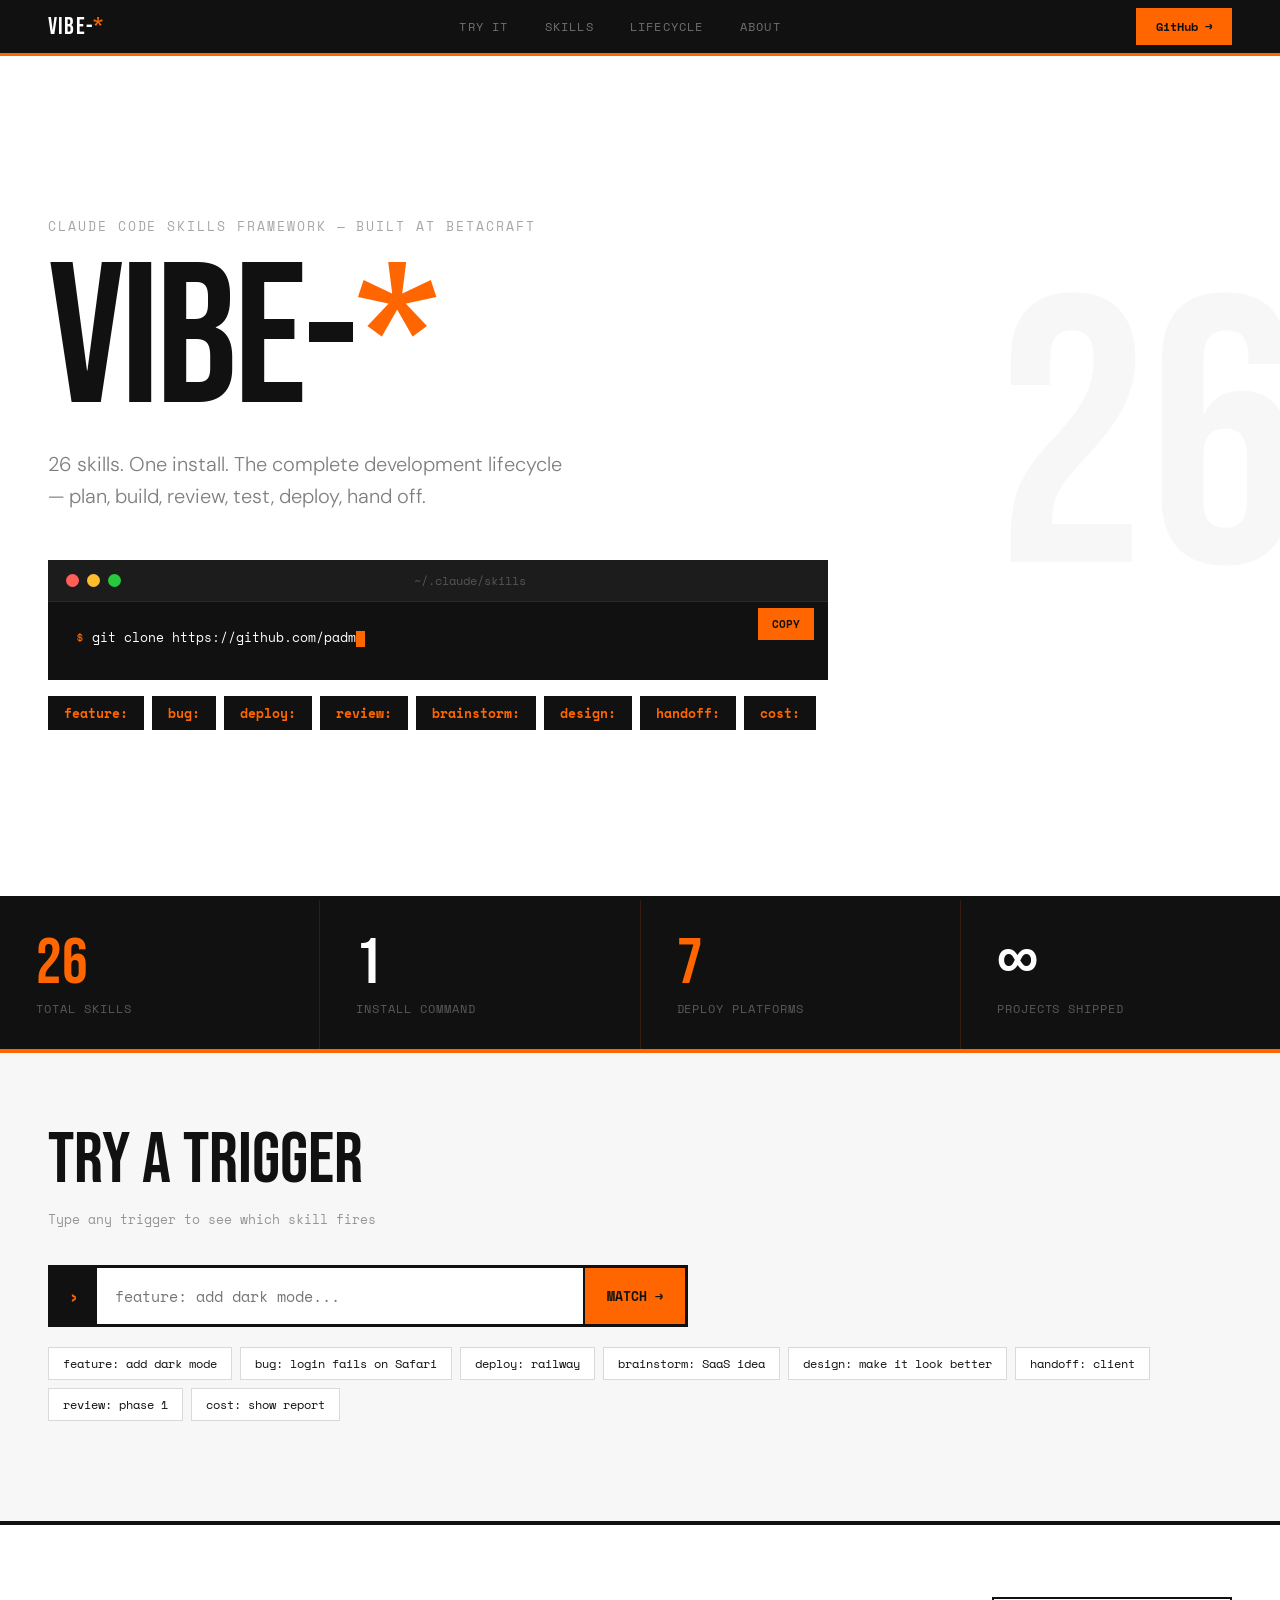
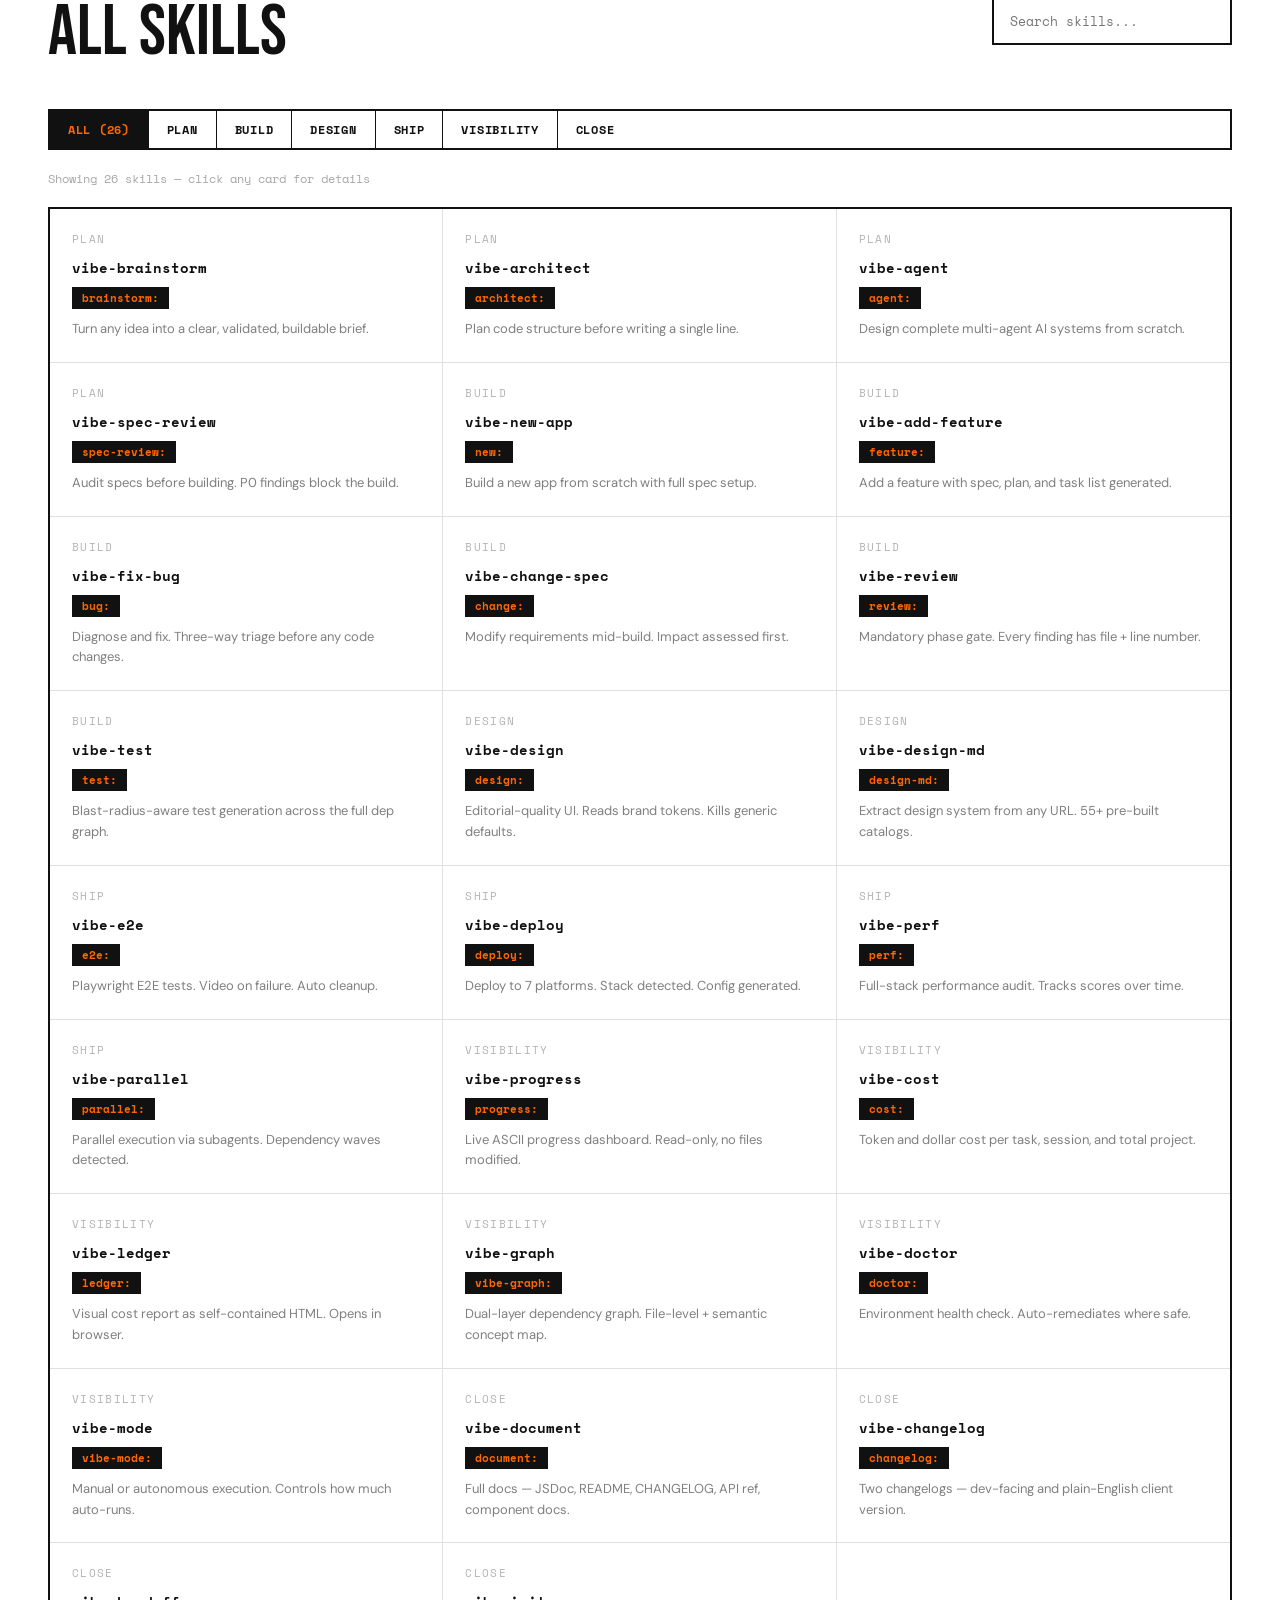
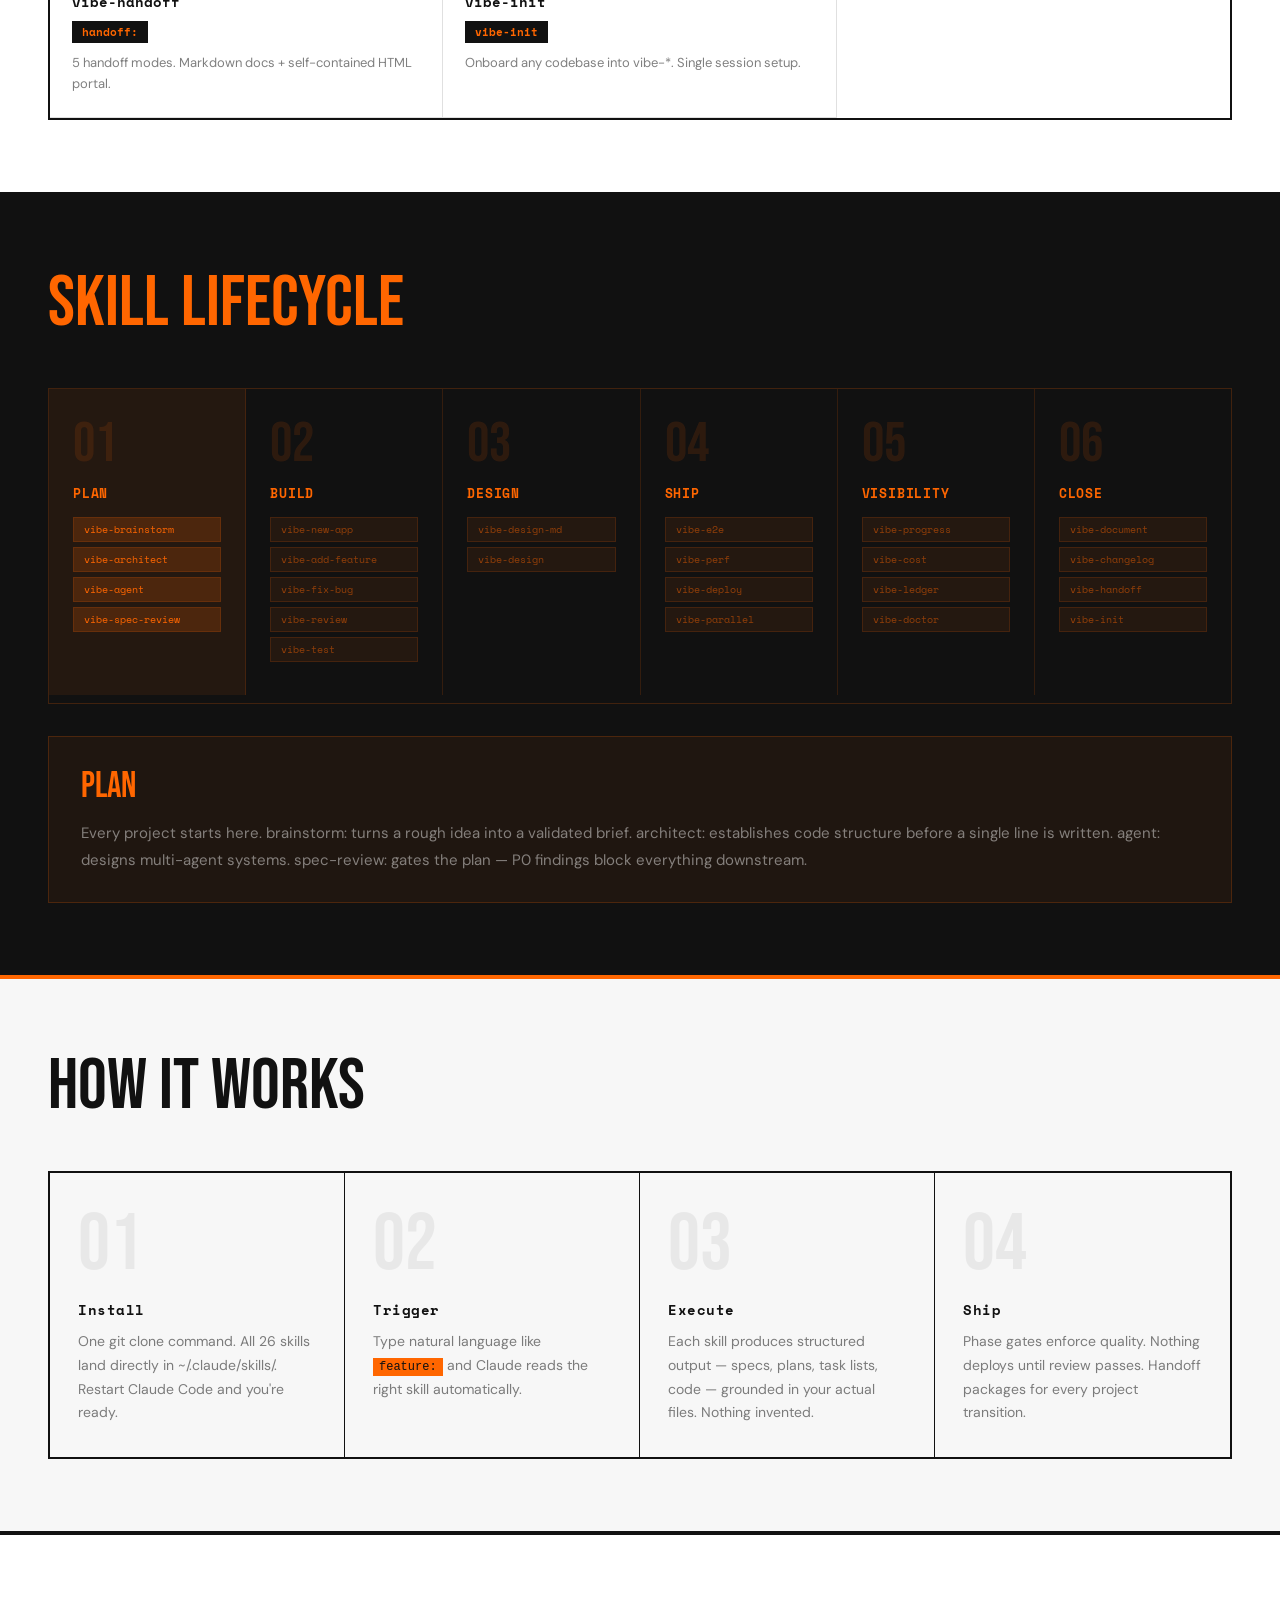
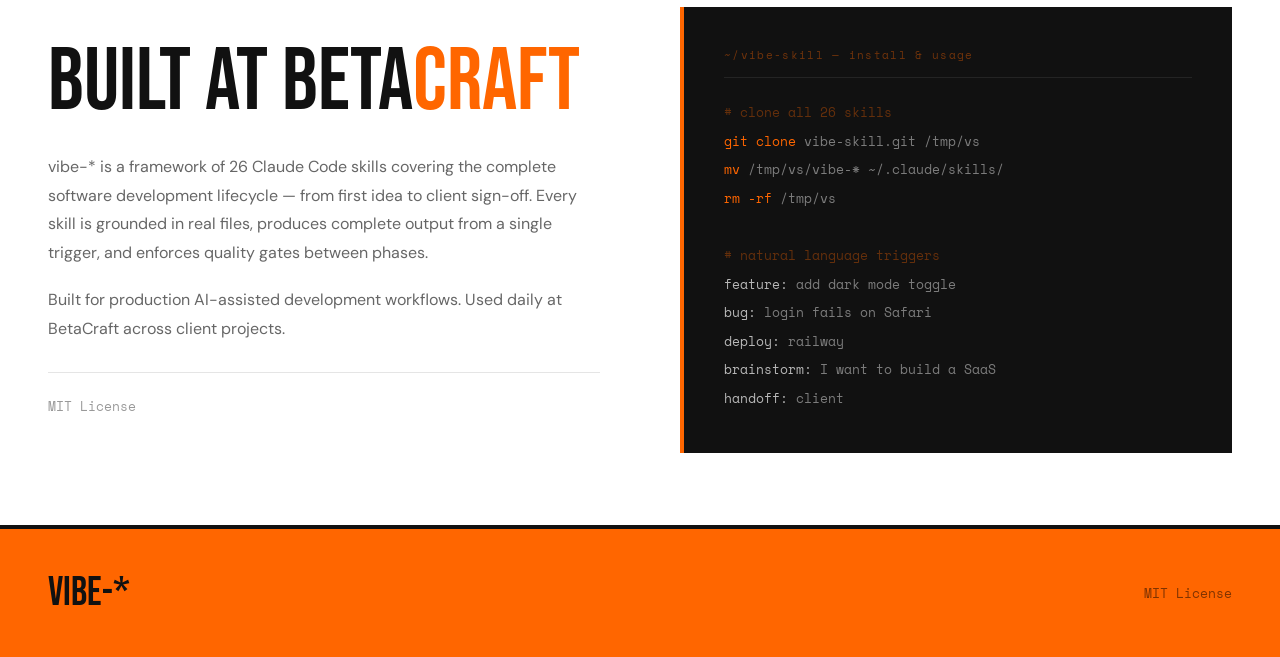
==== commit c4abbb02: "Update links and clone commands to padmanabhansb08/VIBE-Bro" ====
--- a/index.html
+++ b/index.html
@@ -1203,7 +1203,7 @@
       <a href="#lifecycle">Lifecycle</a>
       <a href="#about">About</a>
     </div>
-    <a href="https://github.com/aakashdhar/vibe-skill" class="nav-cta">GitHub →</a>
+    <a href="https://github.com/padmanabhansb08/VIBE-Bro" class="nav-cta">GitHub →</a>
   </nav>
 
   <!-- HERO -->
@@ -1669,13 +1669,13 @@
       <div class="drawer-example" id="d-examples"></div>
       <div class="drawer-section-title">Install all skills</div>
       <div class="drawer-example">
-        <code>git clone https://github.com/aakashdhar/vibe-skill.git /tmp/vibe-skill &amp;&amp; mv /tmp/vibe-skill/vibe-* ~/.claude/skills/ &amp;&amp; rm -rf /tmp/vibe-skill</code>
+        <code>git clone https://github.com/padmanabhansb08/VIBE-Bro.git /tmp/vibe-skill &amp;&amp; mv /tmp/vibe-skill/vibe-* ~/.claude/skills/ &amp;&amp; rm -rf /tmp/vibe-skill</code>
       </div>
     </div>
   </div>
 
   <script>
-    const INSTALL_CMD = 'git clone https://github.com/aakashdhar/vibe-skill.git /tmp/vibe-skill && mv /tmp/vibe-skill/vibe-* ~/.claude/skills/ && rm -rf /tmp/vibe-skill';
+    const INSTALL_CMD = 'git clone https://github.com/padmanabhansb08/VIBE-Bro.git /tmp/vibe-skill && mv /tmp/vibe-skill/vibe-* ~/.claude/skills/ && rm -rf /tmp/vibe-skill';
 
     const TRIGGERS = [
       { triggers: ['feature:', 'feature', 'add feature', 'new feature'], skill: 'vibe-add-feature', cat: 'Build', desc: 'Spec-driven feature workflow. Produces FEATURE_SPEC.md, FEATURE_PLAN.md, and FEATURE_TASKS.md before any code is written.', phase: 'Build phase' },
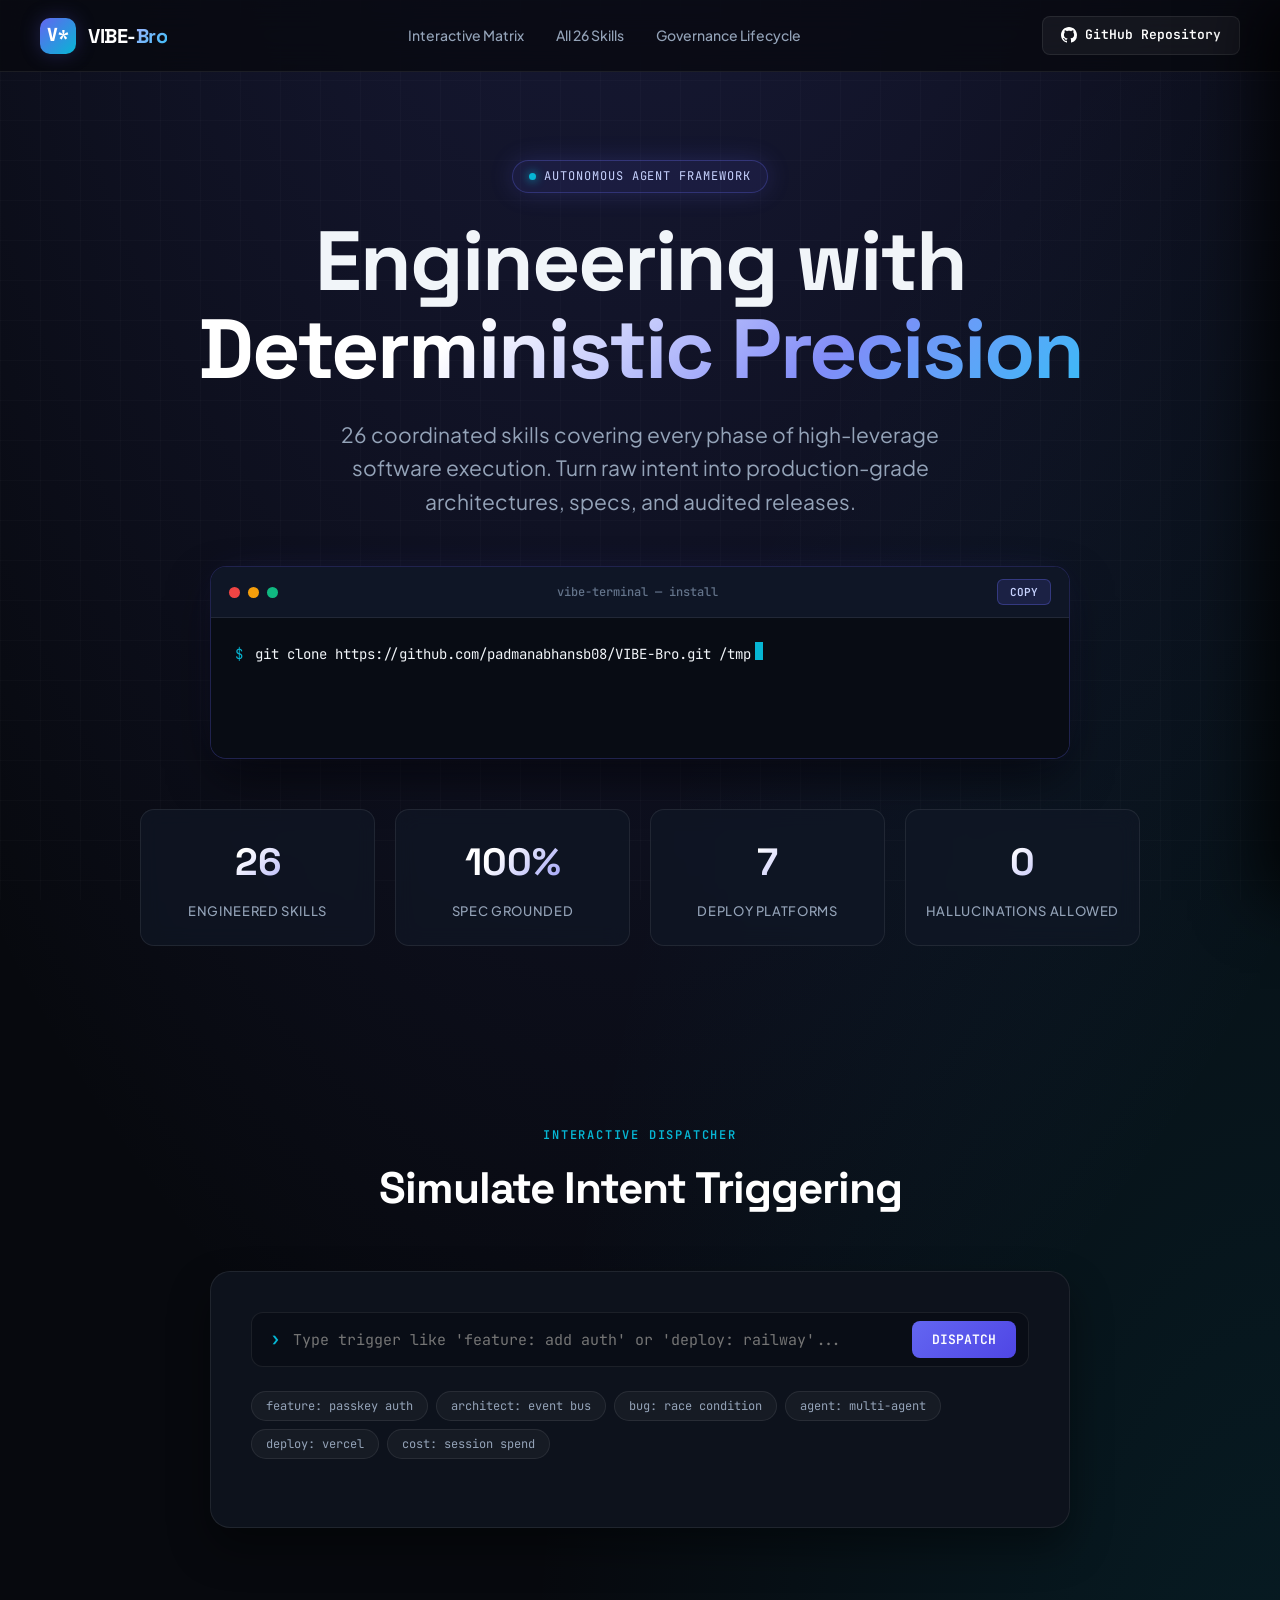
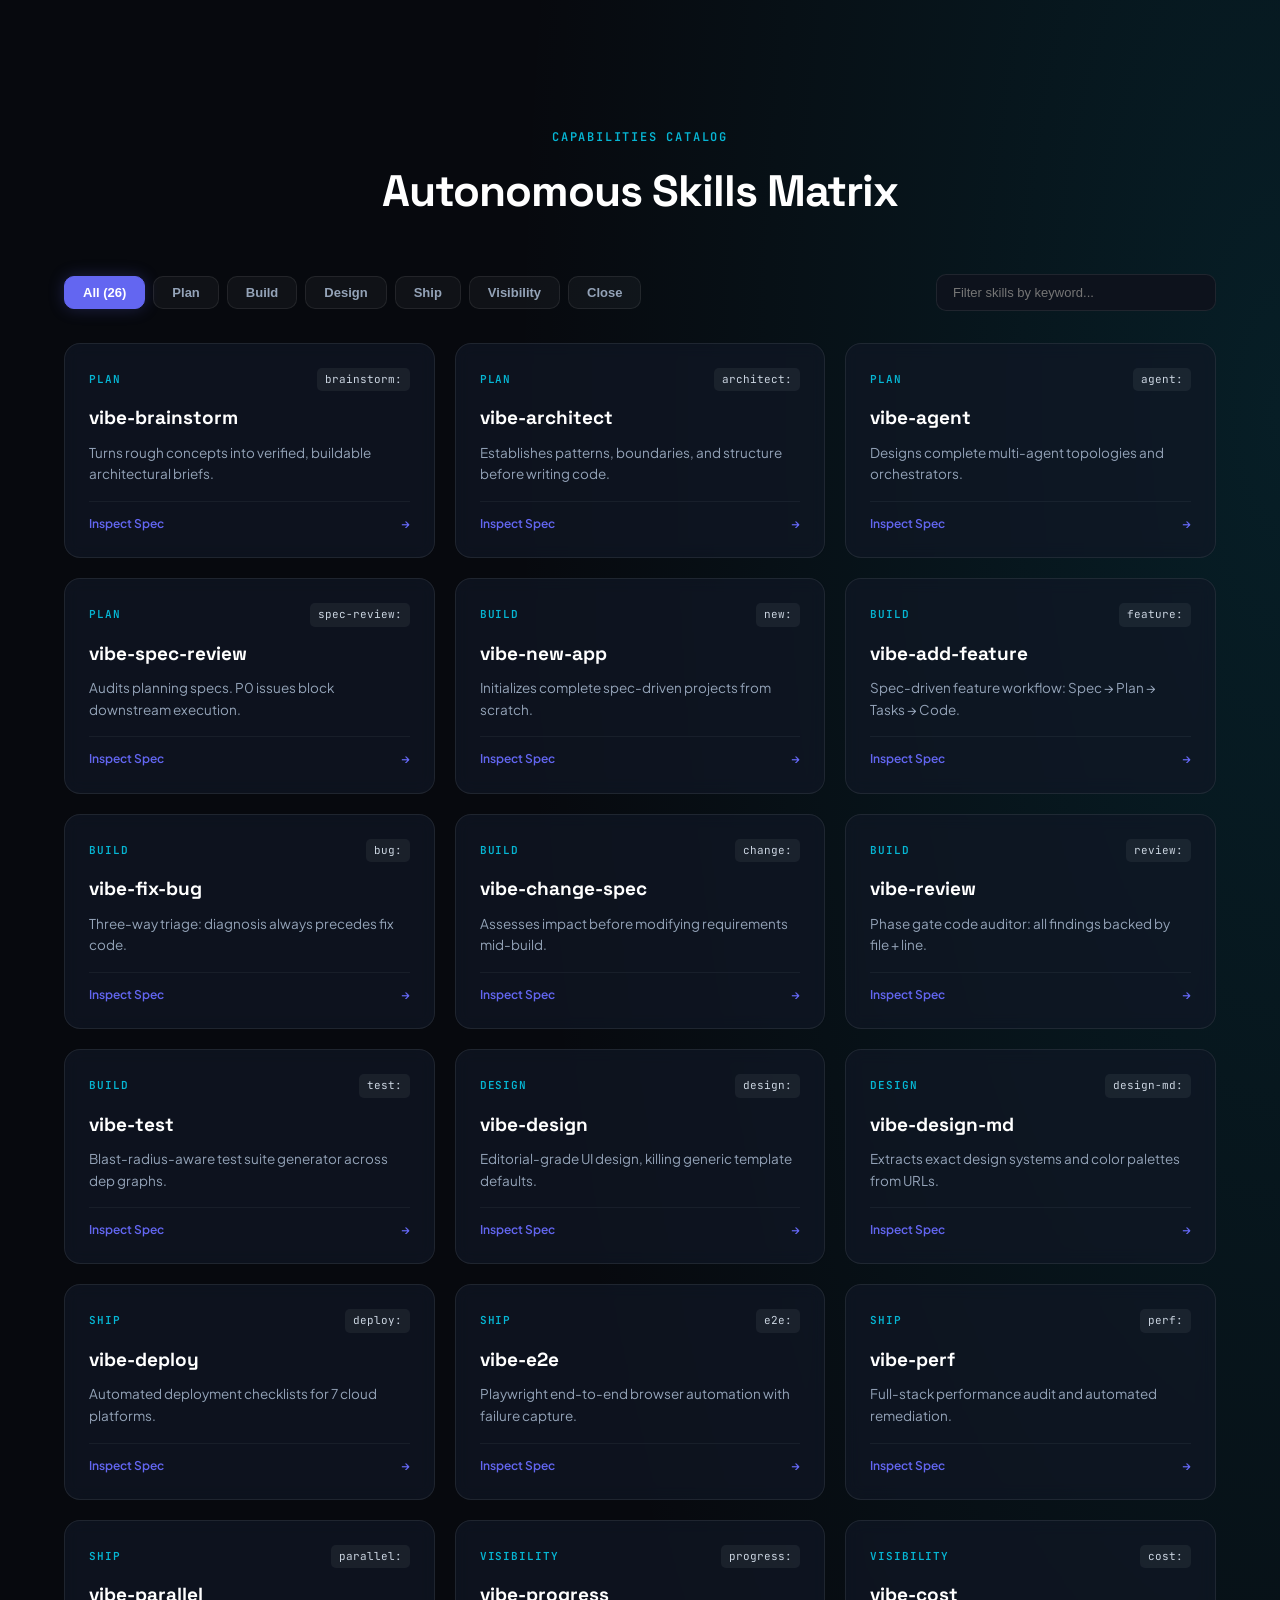
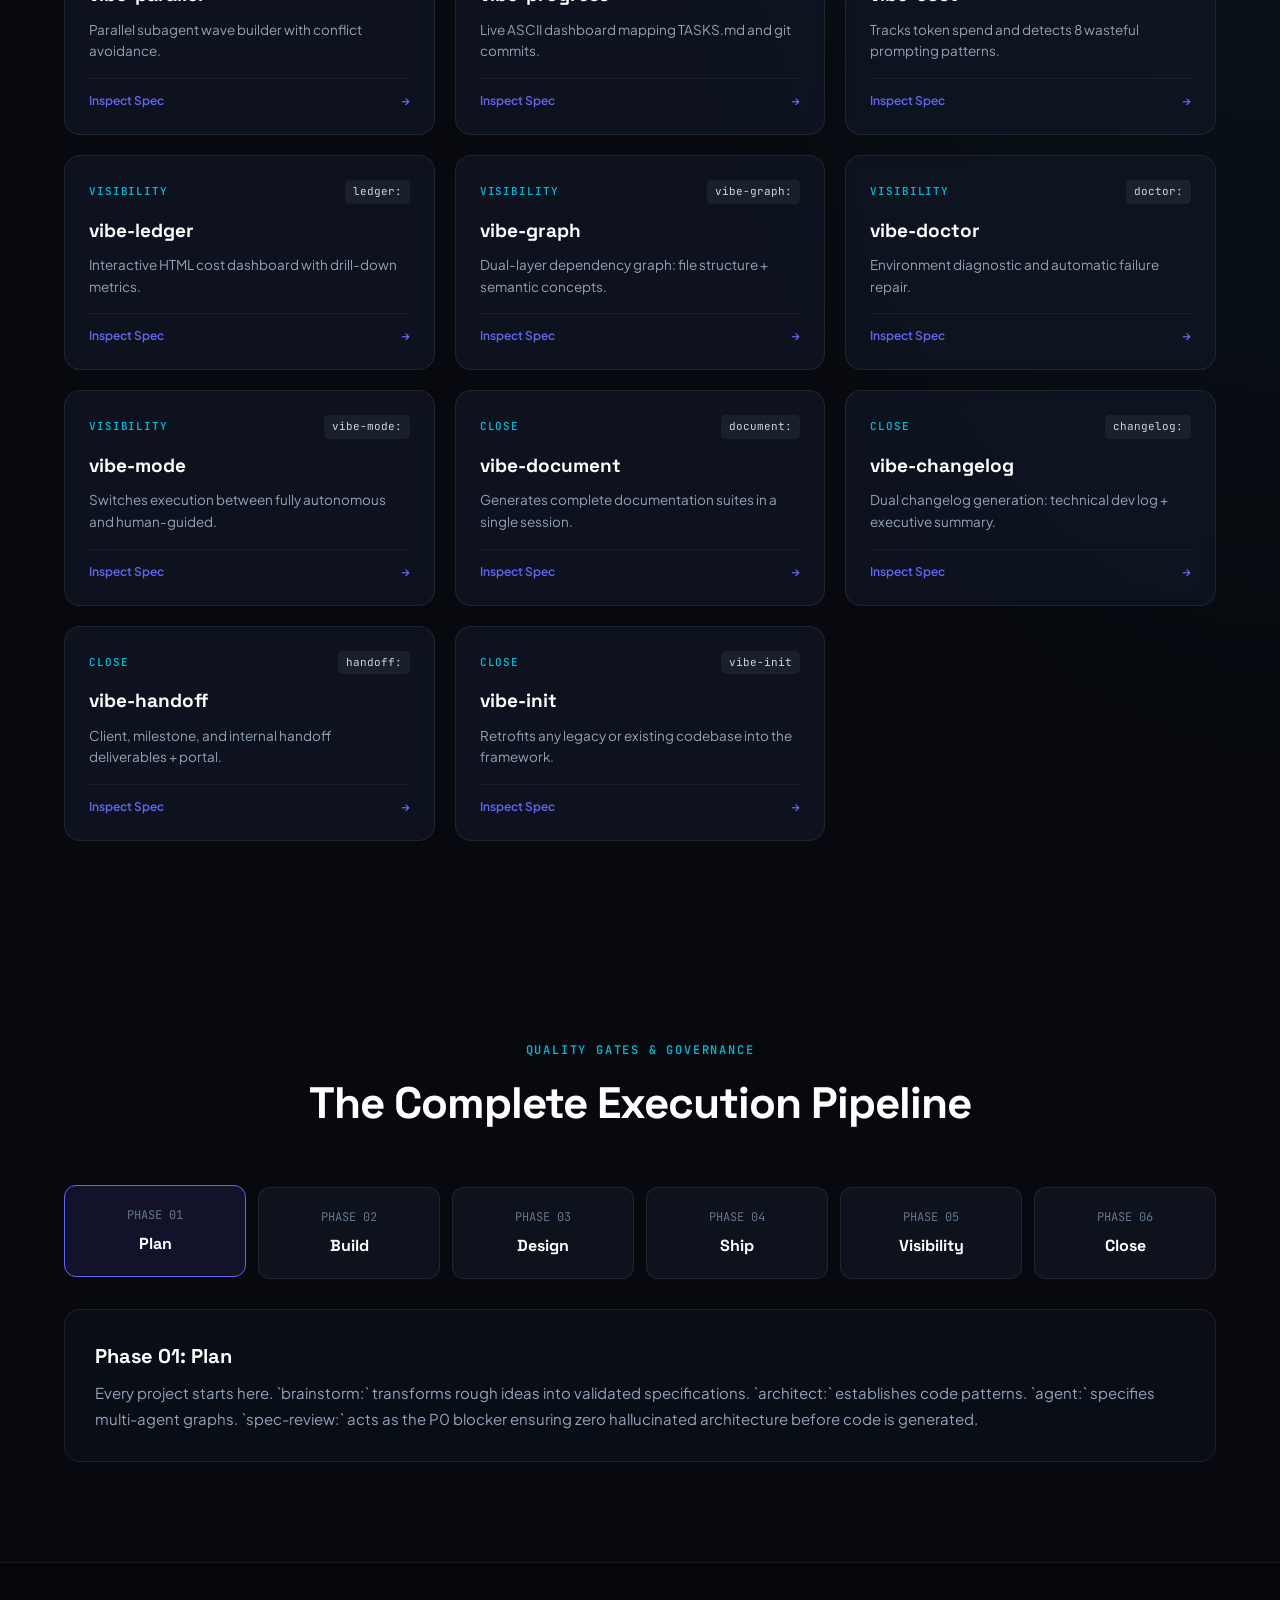
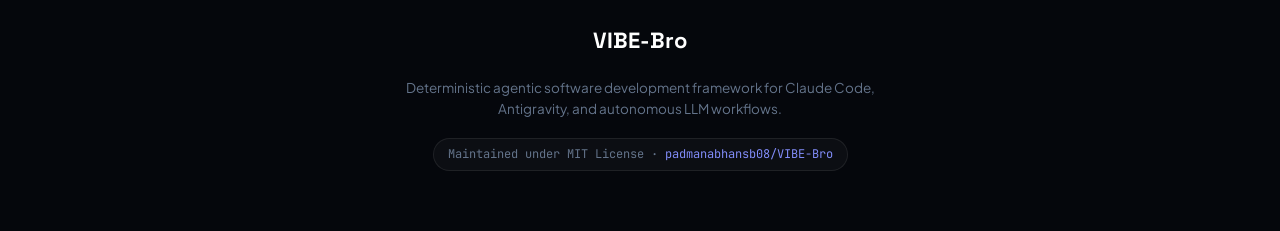
==== commit e510880a: "Complete redesign of website with modern high-tech UI" ====
--- a/index.html
+++ b/index.html
@@ -4,1671 +4,1176 @@
 <head>
   <meta charset="UTF-8">
   <meta name="viewport" content="width=device-width, initial-scale=1.0">
-  <title>vibe-* — Claude Code Skills Framework</title>
+  <title>VIBE-Bro — Autonomous Engineering &amp; AI-Agentic Skills Matrix</title>
+  <meta name="description" content="26 hyper-specialized autonomous Claude Code & Antigravity skills. Spec-driven development, architectural governance, and multi-agent systems.">
   <link rel="preconnect" href="https://fonts.googleapis.com">
   <link rel="preconnect" href="https://fonts.gstatic.com" crossorigin>
-  <link
-    href="https://fonts.googleapis.com/css2?family=Bebas+Neue&family=Space+Mono:wght@400;700&family=DM+Sans:wght@300;400;500&display=swap"
-    rel="stylesheet">
+  <link href="https://fonts.googleapis.com/css2?family=Plus+Jakarta+Sans:wght@300;400;500;600;700;800&family=JetBrains+Mono:ital,wght@0,300;0,400;0,500;0,700;1,400&family=Space+Grotesk:wght@500;600;700&display=swap" rel="stylesheet">
+
   <style>
-    *,
-    *::before,
-    *::after {
+    :root {
+      --bg-base: #07090e;
+      --bg-surface: #0d121c;
+      --bg-card: rgba(16, 23, 38, 0.7);
+      --bg-card-hover: rgba(23, 32, 54, 0.85);
+      --border-subtle: rgba(255, 255, 255, 0.08);
+      --border-accent: rgba(99, 102, 241, 0.3);
+      --text-main: #f1f5f9;
+      --text-muted: #94a3b8;
+      --text-dim: #64748b;
+      
+      --primary: #6366f1;
+      --primary-glow: rgba(99, 102, 241, 0.25);
+      --accent-cyan: #06b6d4;
+      --accent-cyan-glow: rgba(6, 182, 212, 0.2);
+      --accent-amber: #f59e0b;
+      --accent-emerald: #10b981;
+      --accent-rose: #f43f5e;
+      
+      --font-main: 'Plus Jakarta Sans', -apple-system, BlinkMacSystemFont, sans-serif;
+      --font-display: 'Space Grotesk', sans-serif;
+      --font-mono: 'JetBrains Mono', monospace;
+      
+      --glow-purple: radial-gradient(circle at 50% 0%, rgba(99, 102, 241, 0.18) 0%, transparent 60%);
+      --glow-cyan: radial-gradient(circle at 100% 50%, rgba(6, 182, 212, 0.12) 0%, transparent 50%);
+    }
+
+    * {
+      box-sizing: border-box;
       margin: 0;
       padding: 0;
-      box-sizing: border-box;
-    }
-
-    :root {
-      --orange: #FF6600;
-      --black: #111111;
-      --white: #FFFFFF;
-      --off: #F7F7F7;
-      --font-display: 'Bebas Neue', sans-serif;
-      --font-mono: 'Space Mono', monospace;
-      --font-body: 'DM Sans', sans-serif;
-    }
-
-    html {
       scroll-behavior: smooth;
     }
 
     body {
-      background: var(--white);
-      color: var(--black);
-      font-family: var(--font-body);
+      background-color: var(--bg-base);
+      color: var(--text-main);
+      font-family: var(--font-main);
+      line-height: 1.6;
       overflow-x: hidden;
-      cursor: crosshair;
-    }
-
-    /* NAV */
+      min-height: 100vh;
+      background-image: 
+        radial-gradient(ellipse 80% 50% at 50% -20%, rgba(99, 102, 241, 0.25), transparent),
+        radial-gradient(ellipse 60% 40% at 100% 40%, rgba(6, 182, 212, 0.12), transparent);
+    }
+
+    /* Ambient animated grid */
+    .bg-grid {
+      position: fixed;
+      inset: 0;
+      background-size: 40px 40px;
+      background-image: 
+        linear-gradient(to right, rgba(255, 255, 255, 0.02) 1px, transparent 1px),
+        linear-gradient(to bottom, rgba(255, 255, 255, 0.02) 1px, transparent 1px);
+      pointer-events: none;
+      z-index: 0;
+    }
+
+    /* NAVIGATION */
     nav {
       position: fixed;
       top: 0;
       left: 0;
       right: 0;
-      z-index: 200;
-      background: var(--black);
+      height: 72px;
       display: flex;
       align-items: center;
       justify-content: space-between;
-      padding: 0 48px;
-      height: 56px;
-      border-bottom: 3px solid var(--orange);
-    }
-
-    .nav-logo {
+      padding: 0 40px;
+      background: rgba(7, 9, 14, 0.75);
+      backdrop-filter: blur(16px);
+      -webkit-backdrop-filter: blur(16px);
+      border-bottom: 1px solid var(--border-subtle);
+      z-index: 100;
+    }
+
+    .nav-brand {
+      display: flex;
+      align-items: center;
+      gap: 12px;
+      text-decoration: none;
+    }
+
+    .brand-symbol {
+      width: 36px;
+      height: 36px;
+      background: linear-gradient(135deg, var(--primary), var(--accent-cyan));
+      border-radius: 10px;
+      display: flex;
+      align-items: center;
+      justify-content: center;
+      color: #fff;
+      font-family: var(--font-mono);
+      font-weight: 800;
+      font-size: 18px;
+      box-shadow: 0 0 20px var(--primary-glow);
+    }
+
+    .brand-name {
       font-family: var(--font-display);
-      font-size: 24px;
-      color: var(--white);
-      letter-spacing: 0.05em;
-    }
-
-    .nav-logo span {
-      color: var(--orange);
+      font-weight: 700;
+      font-size: 20px;
+      letter-spacing: -0.5px;
+      color: #fff;
+    }
+
+    .brand-name span {
+      background: linear-gradient(135deg, #a5b4fc, #38bdf8);
+      -webkit-background-clip: text;
+      -webkit-text-fill-color: transparent;
     }
 
     .nav-links {
       display: flex;
-      gap: 36px;
-    }
-
-    .nav-links a {
-      font-family: var(--font-mono);
+      gap: 32px;
+      align-items: center;
+    }
+
+    .nav-link {
+      color: var(--text-muted);
+      text-decoration: none;
+      font-size: 14px;
+      font-weight: 500;
+      transition: color 0.2s, transform 0.2s;
+    }
+
+    .nav-link:hover {
+      color: #fff;
+      transform: translateY(-1px);
+    }
+
+    .nav-actions {
+      display: flex;
+      align-items: center;
+      gap: 14px;
+    }
+
+    .btn-github {
+      display: inline-flex;
+      align-items: center;
+      gap: 8px;
+      padding: 8px 18px;
+      border-radius: 8px;
+      background: rgba(255, 255, 255, 0.05);
+      border: 1px solid var(--border-subtle);
+      color: #fff;
+      text-decoration: none;
+      font-size: 13px;
+      font-weight: 600;
+      font-family: var(--font-mono);
+      transition: all 0.25s cubic-bezier(0.16, 1, 0.3, 1);
+    }
+
+    .btn-github:hover {
+      background: rgba(255, 255, 255, 0.12);
+      border-color: rgba(255, 255, 255, 0.25);
+      box-shadow: 0 4px 20px rgba(0, 0, 0, 0.4);
+      transform: translateY(-1px);
+    }
+
+    /* HERO SECTION */
+    .hero {
+      position: relative;
+      z-index: 1;
+      padding: 160px 24px 80px;
+      max-width: 1200px;
+      margin: 0 auto;
+      text-align: center;
+      display: flex;
+      flex-direction: column;
+      align-items: center;
+    }
+
+    .badge-pill {
+      display: inline-flex;
+      align-items: center;
+      gap: 8px;
+      padding: 6px 16px;
+      border-radius: 100px;
+      background: rgba(99, 102, 241, 0.1);
+      border: 1px solid rgba(99, 102, 241, 0.3);
+      color: #c7d2fe;
       font-size: 12px;
-      color: rgba(255, 255, 255, 0.4);
-      text-decoration: none;
-      letter-spacing: 0.1em;
+      font-family: var(--font-mono);
       text-transform: uppercase;
-      transition: color 0.15s;
-    }
-
-    .nav-links a:hover {
-      color: var(--orange);
-    }
-
-    .nav-cta {
-      font-family: var(--font-mono);
-      font-size: 12px;
-      font-weight: 700;
-      background: var(--orange);
-      color: var(--black);
-      padding: 10px 20px;
-      text-decoration: none;
-      transition: all 0.15s;
-    }
-
-    .nav-cta:hover {
-      background: var(--white);
-    }
-
-    /* HERO */
-    .hero {
-      min-height: 100vh;
-      padding: 130px 48px 80px;
-      display: flex;
-      flex-direction: column;
-      justify-content: center;
-      position: relative;
-      border-bottom: 4px solid var(--black);
-      overflow: hidden;
-      background: var(--white);
-    }
-
-    .hero-eyebrow {
-      font-family: var(--font-mono);
-      font-size: 13px;
-      color: rgba(0, 0, 0, 0.35);
-      letter-spacing: 0.15em;
-      text-transform: uppercase;
-      margin-bottom: 16px;
-      opacity: 0;
-      animation: fadeUp 0.6s ease 0.1s forwards;
+      letter-spacing: 0.08em;
+      margin-bottom: 24px;
+      box-shadow: 0 0 24px rgba(99, 102, 241, 0.2);
+    }
+
+    .badge-dot {
+      width: 7px;
+      height: 7px;
+      border-radius: 50%;
+      background: var(--accent-cyan);
+      box-shadow: 0 0 10px var(--accent-cyan);
+      animation: pulseDot 2s infinite ease-in-out;
+    }
+
+    @keyframes pulseDot {
+      0%, 100% { opacity: 1; transform: scale(1); }
+      50% { opacity: 0.4; transform: scale(0.85); }
     }
 
     .hero-title {
       font-family: var(--font-display);
-      font-size: clamp(100px, 16vw, 200px);
-      line-height: 0.9;
-      color: var(--black);
-      letter-spacing: -3px;
-      margin-bottom: 16px;
-      opacity: 0;
-      animation: fadeUp 0.6s ease 0.2s forwards;
-    }
-
-    .hero-title .accent {
-      color: var(--orange);
-    }
-
-    .hero-subtitle {
-      font-size: 20px;
-      font-weight: 300;
-      color: rgba(0, 0, 0, 0.5);
-      max-width: 520px;
+      font-size: clamp(48px, 8vw, 84px);
+      font-weight: 800;
+      line-height: 1.05;
+      letter-spacing: -2px;
+      margin-bottom: 24px;
+      max-width: 960px;
+    }
+
+    .hero-title .gradient-text {
+      background: linear-gradient(135deg, #ffffff 30%, #818cf8 70%, #38bdf8 100%);
+      -webkit-background-clip: text;
+      -webkit-text-fill-color: transparent;
+    }
+
+    .hero-desc {
+      font-size: clamp(17px, 2.2vw, 21px);
+      color: var(--text-muted);
+      max-width: 680px;
       line-height: 1.6;
       margin-bottom: 48px;
-      opacity: 0;
-      animation: fadeUp 0.6s ease 0.3s forwards;
-    }
-
-    /* TERMINAL */
-    .terminal-block {
-      background: var(--black);
-      max-width: 780px;
-      opacity: 0;
-      animation: fadeUp 0.6s ease 0.4s forwards;
+      font-weight: 400;
+    }
+
+    /* TERMINAL CONTAINER */
+    .terminal-wrapper {
+      width: 100%;
+      max-width: 860px;
+      background: #090d16;
+      border: 1px solid rgba(99, 102, 241, 0.25);
+      border-radius: 16px;
+      overflow: hidden;
+      box-shadow: 
+        0 20px 50px -10px rgba(0, 0, 0, 0.8),
+        0 0 40px -15px var(--primary-glow);
+      margin-bottom: 40px;
+      text-align: left;
       position: relative;
-      margin-bottom: 16px;
-    }
-
-    .terminal-bar {
-      background: #1c1c1c;
+    }
+
+    .terminal-header {
+      background: rgba(16, 24, 40, 0.9);
+      border-bottom: 1px solid var(--border-subtle);
       padding: 12px 18px;
       display: flex;
       align-items: center;
+      justify-content: space-between;
+    }
+
+    .terminal-dots {
+      display: flex;
       gap: 8px;
-      border-bottom: 1px solid #2a2a2a;
-    }
-
-    .terminal-dot {
-      width: 13px;
-      height: 13px;
+    }
+
+    .t-dot {
+      width: 11px;
+      height: 11px;
       border-radius: 50%;
     }
-
-    .terminal-dot.red {
-      background: #ff5f57;
-    }
-
-    .terminal-dot.yellow {
-      background: #ffbd2e;
-    }
-
-    .terminal-dot.green {
-      background: #28c840;
-    }
-
-    .terminal-title {
+    .t-dot.red { background: #ef4444; }
+    .t-dot.yellow { background: #f59e0b; }
+    .t-dot.green { background: #10b981; }
+
+    .terminal-title-text {
       font-family: var(--font-mono);
       font-size: 12px;
-      color: rgba(255, 255, 255, 0.25);
+      color: var(--text-dim);
+      font-weight: 500;
+    }
+
+    .btn-copy-install {
+      background: rgba(99, 102, 241, 0.15);
+      border: 1px solid rgba(99, 102, 241, 0.35);
+      color: #c7d2fe;
+      padding: 5px 12px;
+      border-radius: 6px;
+      font-family: var(--font-mono);
+      font-size: 11px;
+      font-weight: 600;
+      cursor: pointer;
+      display: flex;
+      align-items: center;
+      gap: 6px;
+      transition: all 0.2s;
+    }
+
+    .btn-copy-install:hover {
+      background: var(--primary);
+      color: #fff;
+      box-shadow: 0 0 15px var(--primary-glow);
+    }
+
+    .terminal-screen {
+      padding: 24px;
+      font-family: var(--font-mono);
+      font-size: 14px;
+      line-height: 1.8;
+      min-height: 140px;
+      background: #080c14;
+    }
+
+    .t-line {
+      display: flex;
+      align-items: flex-start;
+      margin-bottom: 6px;
+      word-break: break-all;
+    }
+
+    .t-prompt {
+      color: var(--accent-cyan);
+      margin-right: 12px;
+      user-select: none;
+    }
+
+    .t-cmd {
+      color: #f1f5f9;
+    }
+
+    .t-cursor {
+      display: inline-block;
+      width: 8px;
+      height: 18px;
+      background: var(--accent-cyan);
+      margin-left: 4px;
+      animation: blink 1s step-end infinite;
+      vertical-align: middle;
+    }
+
+    @keyframes blink {
+      0%, 100% { opacity: 1; }
+      50% { opacity: 0; }
+    }
+
+    .t-log {
+      color: var(--text-dim);
+      padding-left: 20px;
+      font-size: 13px;
+    }
+
+    .t-success {
+      color: var(--accent-emerald);
+      font-weight: 600;
+      padding-left: 20px;
+      font-size: 13px;
+    }
+
+    /* METRIC COUNTERS */
+    .metrics-row {
+      display: grid;
+      grid-template-columns: repeat(4, 1fr);
+      gap: 20px;
+      width: 100%;
+      max-width: 1000px;
+      margin-top: 10px;
+    }
+
+    .metric-card {
+      background: var(--bg-card);
+      border: 1px solid var(--border-subtle);
+      border-radius: 14px;
+      padding: 22px 18px;
+      text-align: center;
+      backdrop-filter: blur(10px);
+      transition: all 0.3s cubic-bezier(0.16, 1, 0.3, 1);
+    }
+
+    .metric-card:hover {
+      border-color: var(--border-accent);
+      background: var(--bg-card-hover);
+      transform: translateY(-3px);
+    }
+
+    .metric-val {
+      font-family: var(--font-display);
+      font-size: 38px;
+      font-weight: 700;
+      color: #fff;
+      display: block;
+      margin-bottom: 4px;
+      background: linear-gradient(135deg, #fff 40%, var(--primary) 100%);
+      -webkit-background-clip: text;
+      -webkit-text-fill-color: transparent;
+    }
+
+    .metric-label {
+      font-size: 13px;
+      color: var(--text-muted);
+      font-weight: 500;
+      text-transform: uppercase;
+      letter-spacing: 0.05em;
+    }
+
+    /* TRIGGER SIMULATOR */
+    .section-wrap {
+      max-width: 1200px;
       margin: 0 auto;
-    }
-
-    .terminal-body {
-      padding: 24px 28px;
-    }
-
-    .terminal-line {
-      font-family: var(--font-mono);
-      font-size: 13px;
-      color: rgba(255, 255, 255, 0.4);
+      padding: 100px 24px;
+      position: relative;
+      z-index: 1;
+    }
+
+    .section-header {
+      text-align: center;
+      margin-bottom: 48px;
+    }
+
+    .section-tag {
+      font-family: var(--font-mono);
+      font-size: 12px;
+      color: var(--accent-cyan);
+      text-transform: uppercase;
+      letter-spacing: 0.15em;
       margin-bottom: 8px;
-      line-height: 1.7;
-    }
-
-    .terminal-line .prompt {
-      color: var(--orange);
-    }
-
-    .terminal-line .cmd {
-      color: var(--white);
-    }
-
-    .terminal-line .out {
-      color: rgba(255, 255, 255, 0.3);
-    }
-
-    .terminal-line .success {
-      color: #28c840;
-    }
-
-    .terminal-cursor {
-      display: inline-block;
-      width: 9px;
-      height: 16px;
-      background: var(--orange);
-      animation: blink 1s step-end infinite;
-      vertical-align: text-bottom;
-    }
-
-    @keyframes blink {
-
-      0%,
-      100% {
-        opacity: 1
-      }
-
-      50% {
-        opacity: 0
-      }
-    }
-
-    .copy-btn {
-      position: absolute;
-      top: 48px;
-      right: 14px;
-      font-family: var(--font-mono);
-      font-size: 11px;
+      font-weight: 600;
+    }
+
+    .section-h2 {
+      font-family: var(--font-display);
+      font-size: clamp(32px, 5vw, 44px);
       font-weight: 700;
-      background: var(--orange);
-      color: var(--black);
-      border: none;
-      padding: 8px 14px;
-      cursor: pointer;
-      transition: all 0.15s;
-    }
-
-    .copy-btn:hover {
-      background: var(--white);
-    }
-
-    .copy-btn.copied {
-      background: #28c840;
-      color: var(--white);
-    }
-
-    .hero-tags {
-      display: flex;
-      gap: 8px;
-      flex-wrap: wrap;
-      opacity: 0;
-      animation: fadeUp 0.6s ease 0.5s forwards;
-    }
-
-    .tag {
-      font-family: var(--font-mono);
-      font-size: 13px;
+      color: #fff;
+      letter-spacing: -1px;
+    }
+
+    .sim-card {
+      background: var(--bg-surface);
+      border: 1px solid var(--border-subtle);
+      border-radius: 20px;
+      padding: 40px;
+      max-width: 860px;
+      margin: 0 auto;
+      box-shadow: 0 20px 40px rgba(0, 0, 0, 0.4);
+    }
+
+    .sim-input-box {
+      display: flex;
+      gap: 12px;
+      background: #090d16;
+      border: 1px solid var(--border-subtle);
+      border-radius: 12px;
+      padding: 8px 12px;
+      align-items: center;
+      margin-bottom: 24px;
+      transition: border-color 0.2s;
+    }
+
+    .sim-input-box:focus-within {
+      border-color: var(--primary);
+      box-shadow: 0 0 0 3px rgba(99, 102, 241, 0.15);
+    }
+
+    .sim-prefix {
+      font-family: var(--font-mono);
+      color: var(--accent-cyan);
       font-weight: 700;
-      background: var(--black);
-      color: var(--orange);
-      padding: 7px 16px;
-      cursor: default;
-      transition: all 0.15s;
-    }
-
-    .tag:hover {
-      background: var(--orange);
-      color: var(--black);
-    }
-
-    .hero-deco {
-      position: absolute;
-      right: -20px;
-      top: 50%;
-      transform: translateY(-50%);
-      font-family: var(--font-display);
-      font-size: 380px;
-      color: rgba(0, 0, 0, 0.03);
-      pointer-events: none;
-      line-height: 1;
-      user-select: none;
-    }
-
-    /* STATS */
-    .stats-bar {
-      background: var(--black);
-      display: flex;
-      border-bottom: 4px solid var(--orange);
-    }
-
-    .stat-item {
+      font-size: 18px;
+      padding-left: 6px;
+    }
+
+    .sim-input {
       flex: 1;
-      padding: 32px 36px;
-      border-right: 1px solid rgba(255, 102, 0, 0.15);
-      transition: background 0.2s;
-      cursor: default;
-    }
-
-    .stat-item:last-child {
-      border-right: none;
-    }
-
-    .stat-item:hover {
-      background: rgba(255, 102, 0, 0.06);
-    }
-
-    .stat-num {
-      font-family: var(--font-display);
-      font-size: 64px;
-      color: var(--orange);
-      line-height: 1;
-      display: block;
-    }
-
-    .stat-num.w {
-      color: var(--white);
-    }
-
-    .stat-label {
-      font-family: var(--font-mono);
-      font-size: 12px;
-      color: rgba(255, 255, 255, 0.3);
-      letter-spacing: 0.08em;
-      text-transform: uppercase;
-      margin-top: 4px;
-      display: block;
-    }
-
-    /* TRIGGER DEMO */
-    .trigger-section {
-      background: var(--off);
-      border-bottom: 4px solid var(--black);
-      padding: 72px 48px;
-    }
-
-    .section-title {
-      font-family: var(--font-display);
-      font-size: 72px;
-      color: var(--black);
-      line-height: 1;
-      margin-bottom: 12px;
-    }
-
-    .section-sub {
-      font-family: var(--font-mono);
-      font-size: 13px;
-      color: rgba(0, 0, 0, 0.4);
-      margin-bottom: 36px;
-    }
-
-    .trigger-input-wrap {
-      display: flex;
-      align-items: stretch;
-      border: 3px solid var(--black);
-      max-width: 640px;
-      margin-bottom: 20px;
-    }
-
-    .trigger-prefix {
-      font-family: var(--font-mono);
-      font-size: 16px;
-      font-weight: 700;
-      background: var(--black);
-      color: var(--orange);
-      padding: 16px 18px;
-      display: flex;
-      align-items: center;
-    }
-
-    .trigger-input {
-      font-family: var(--font-mono);
-      font-size: 15px;
+      background: transparent;
       border: none;
       outline: none;
-      padding: 16px 18px;
-      flex: 1;
-      background: var(--white);
-      color: var(--black);
-      cursor: text;
-    }
-
-    .trigger-go {
-      font-family: var(--font-mono);
+      color: #fff;
+      font-family: var(--font-mono);
+      font-size: 15px;
+    }
+
+    .sim-btn {
+      background: linear-gradient(135deg, var(--primary), #4f46e5);
+      border: none;
+      color: #fff;
+      padding: 10px 20px;
+      border-radius: 8px;
+      font-family: var(--font-mono);
+      font-weight: 600;
       font-size: 13px;
+      cursor: pointer;
+      transition: all 0.2s;
+    }
+
+    .sim-btn:hover {
+      opacity: 0.9;
+      box-shadow: 0 0 20px var(--primary-glow);
+    }
+
+    .chips-row {
+      display: flex;
+      flex-wrap: wrap;
+      gap: 8px;
+      margin-bottom: 28px;
+    }
+
+    .sim-chip {
+      background: rgba(255, 255, 255, 0.04);
+      border: 1px solid var(--border-subtle);
+      color: var(--text-muted);
+      padding: 6px 14px;
+      border-radius: 20px;
+      font-size: 12px;
+      font-family: var(--font-mono);
+      cursor: pointer;
+      transition: all 0.2s;
+    }
+
+    .sim-chip:hover {
+      background: rgba(99, 102, 241, 0.15);
+      border-color: rgba(99, 102, 241, 0.4);
+      color: #fff;
+      transform: translateY(-1px);
+    }
+
+    .sim-result {
+      display: none;
+      background: #060910;
+      border-radius: 12px;
+      border-left: 4px solid var(--primary);
+      padding: 24px;
+      animation: fadeIn 0.3s ease;
+    }
+
+    .sim-result.active {
+      display: block;
+    }
+
+    .sim-meta-bar {
+      display: flex;
+      align-items: center;
+      justify-content: space-between;
+      margin-bottom: 12px;
+    }
+
+    .sim-skill-name {
+      font-family: var(--font-display);
+      font-size: 20px;
       font-weight: 700;
-      background: var(--orange);
-      color: var(--black);
-      border: none;
-      padding: 16px 22px;
+      color: #fff;
+    }
+
+    .sim-phase-tag {
+      background: rgba(99, 102, 241, 0.15);
+      color: #a5b4fc;
+      padding: 4px 10px;
+      border-radius: 6px;
+      font-family: var(--font-mono);
+      font-size: 11px;
+      text-transform: uppercase;
+      font-weight: 600;
+    }
+
+    .sim-skill-desc {
+      color: var(--text-muted);
+      font-size: 14px;
+      line-height: 1.6;
+      margin-bottom: 16px;
+    }
+
+    .sim-trigger-label {
+      font-family: var(--font-mono);
+      font-size: 12px;
+      color: var(--accent-cyan);
+      background: rgba(6, 182, 212, 0.08);
+      display: inline-block;
+      padding: 3px 10px;
+      border-radius: 6px;
+    }
+
+    @keyframes fadeIn {
+      from { opacity: 0; transform: translateY(6px); }
+      to { opacity: 1; transform: translateY(0); }
+    }
+
+    /* SKILLS MATRIX */
+    .filter-controls {
+      display: flex;
+      flex-wrap: wrap;
+      justify-content: space-between;
+      align-items: center;
+      gap: 16px;
+      margin-bottom: 32px;
+    }
+
+    .filter-pills {
+      display: flex;
+      flex-wrap: wrap;
+      gap: 8px;
+    }
+
+    .pill-btn {
+      background: rgba(255, 255, 255, 0.04);
+      border: 1px solid var(--border-subtle);
+      color: var(--text-muted);
+      padding: 8px 18px;
+      border-radius: 10px;
+      font-size: 13px;
+      font-weight: 600;
       cursor: pointer;
-      border-left: 2px solid var(--black);
-      transition: all 0.15s;
-    }
-
-    .trigger-go:hover {
-      background: var(--black);
-      color: var(--orange);
-    }
-
-    .trigger-chips {
-      display: flex;
-      gap: 8px;
-      flex-wrap: wrap;
-      margin-bottom: 28px;
-    }
-
-    .trigger-chip {
-      font-family: var(--font-mono);
-      font-size: 12px;
-      background: var(--white);
-      border: 1.5px solid rgba(0, 0, 0, 0.15);
-      padding: 7px 14px;
-      cursor: pointer;
-      transition: all 0.15s;
-    }
-
-    .trigger-chip:hover {
-      background: var(--black);
-      color: var(--orange);
-      border-color: var(--black);
-    }
-
-    .trigger-result {
-      background: var(--black);
-      padding: 28px 32px;
-      display: none;
-    }
-
-    .trigger-result.visible {
-      display: block;
-    }
-
-    .tr-phase {
-      font-family: var(--font-mono);
-      font-size: 12px;
-      color: rgba(255, 102, 0, 0.5);
-      margin-bottom: 8px;
-    }
-
-    .tr-name {
-      font-family: var(--font-display);
-      font-size: 48px;
-      color: var(--orange);
-      margin-bottom: 12px;
-      line-height: 1;
-    }
-
-    .tr-desc {
-      font-size: 15px;
-      color: rgba(255, 255, 255, 0.55);
-      line-height: 1.7;
-      max-width: 540px;
-    }
-
-    .tr-badge {
-      display: inline-block;
-      background: var(--orange);
-      color: var(--black);
-      font-family: var(--font-mono);
-      font-size: 12px;
-      font-weight: 700;
-      padding: 5px 12px;
-      margin-top: 16px;
-    }
-
-    .trigger-no-match {
-      font-family: var(--font-mono);
+      transition: all 0.2s;
+    }
+
+    .pill-btn:hover, .pill-btn.active {
+      background: var(--primary);
+      color: #fff;
+      border-color: var(--primary);
+      box-shadow: 0 0 16px var(--primary-glow);
+    }
+
+    .search-box {
+      position: relative;
+      min-width: 280px;
+    }
+
+    .search-input {
+      width: 100%;
+      background: var(--bg-surface);
+      border: 1px solid var(--border-subtle);
+      border-radius: 10px;
+      padding: 10px 16px;
+      color: #fff;
       font-size: 13px;
-      color: rgba(0, 0, 0, 0.4);
-      padding: 20px 0;
-      display: none;
-    }
-
-    .trigger-no-match.visible {
-      display: block;
-    }
-
-    /* SKILLS */
-    .skills-section {
-      padding: 72px 48px;
-      border-bottom: 4px solid var(--black);
-      background: var(--white);
-    }
-
-    .skills-header {
-      display: flex;
-      align-items: flex-start;
-      justify-content: space-between;
-      margin-bottom: 28px;
-      flex-wrap: wrap;
-      gap: 20px;
-    }
-
-    .search-wrap {
-      position: relative;
-    }
-
-    .skills-search {
-      font-family: var(--font-mono);
-      font-size: 13px;
-      border: 2px solid var(--black);
-      padding: 12px 44px 12px 16px;
-      background: var(--white);
       outline: none;
-      width: 240px;
-      cursor: text;
-    }
-
-    .skills-search:focus {
-      border-color: var(--orange);
-    }
-
-    .search-clear {
-      position: absolute;
-      right: 12px;
-      top: 50%;
-      transform: translateY(-50%);
-      background: none;
-      border: none;
-      font-size: 18px;
-      cursor: pointer;
-      color: rgba(0, 0, 0, 0.35);
-      display: none;
-    }
-
-    .search-clear.visible {
-      display: block;
-    }
-
-    .filter-tabs {
-      display: flex;
-      border: 2px solid var(--black);
-      margin-bottom: 20px;
-      flex-wrap: wrap;
-    }
-
-    .filter-tab {
-      font-family: var(--font-mono);
-      font-size: 12px;
-      font-weight: 700;
-      padding: 10px 18px;
-      background: transparent;
-      border: none;
-      border-right: 1px solid var(--black);
-      cursor: pointer;
-      letter-spacing: 0.06em;
-      text-transform: uppercase;
-      transition: all 0.15s;
-      color: var(--black);
-    }
-
-    .filter-tab:last-child {
-      border-right: none;
-    }
-
-    .filter-tab.active,
-    .filter-tab:hover {
-      background: var(--black);
-      color: var(--orange);
-    }
-
-    .skills-count {
-      font-family: var(--font-mono);
-      font-size: 12px;
-      color: rgba(0, 0, 0, 0.35);
-      margin-bottom: 20px;
+      transition: all 0.2s;
+    }
+
+    .search-input:focus {
+      border-color: var(--primary);
+      box-shadow: 0 0 0 3px rgba(99, 102, 241, 0.15);
     }
 
     .skills-grid {
       display: grid;
-      grid-template-columns: repeat(3, 1fr);
-      border: 2px solid var(--black);
+      grid-template-columns: repeat(auto-fill, minmax(340px, 1fr));
+      gap: 20px;
     }
 
     .skill-card {
-      background: var(--white);
-      border-right: 1px solid rgba(0, 0, 0, 0.12);
-      border-bottom: 1px solid rgba(0, 0, 0, 0.12);
-      padding: 22px;
+      background: var(--bg-card);
+      border: 1px solid var(--border-subtle);
+      border-radius: 16px;
+      padding: 24px;
+      backdrop-filter: blur(8px);
       cursor: pointer;
       position: relative;
       overflow: hidden;
-      transition: background 0.15s;
-    }
-
-    .skill-card:nth-child(3n) {
-      border-right: none;
-    }
-
-    .skill-card:hover {
-      background: var(--black);
-    }
-
-    .skill-card:hover .sk-cat {
-      color: rgba(255, 102, 0, 0.4) !important;
-    }
-
-    .skill-card:hover .sk-name {
-      color: var(--orange) !important;
-    }
-
-    .skill-card:hover .sk-trigger {
-      background: var(--orange) !important;
-      color: var(--black) !important;
-    }
-
-    .skill-card:hover .sk-desc {
-      color: rgba(255, 255, 255, 0.4) !important;
+      transition: all 0.3s cubic-bezier(0.16, 1, 0.3, 1);
+      display: flex;
+      flex-direction: column;
     }
 
     .skill-card::before {
       content: '';
       position: absolute;
+      top: 0;
       left: 0;
-      top: 0;
-      bottom: 0;
-      width: 4px;
-      background: var(--orange);
-      transform: scaleY(0);
-      transition: transform 0.15s;
-      transform-origin: bottom;
+      width: 100%;
+      height: 2px;
+      background: linear-gradient(90deg, transparent, var(--primary), transparent);
+      opacity: 0;
+      transition: opacity 0.3s;
+    }
+
+    .skill-card:hover {
+      background: var(--bg-card-hover);
+      border-color: rgba(99, 102, 241, 0.4);
+      transform: translateY(-4px);
+      box-shadow: 0 14px 30px -10px rgba(0, 0, 0, 0.7);
     }
 
     .skill-card:hover::before {
-      transform: scaleY(1);
-    }
-
-    .sk-cat {
+      opacity: 1;
+    }
+
+    .card-top {
+      display: flex;
+      justify-content: space-between;
+      align-items: center;
+      margin-bottom: 12px;
+    }
+
+    .card-category {
       font-family: var(--font-mono);
       font-size: 11px;
-      color: rgba(0, 0, 0, 0.3);
-      letter-spacing: 0.12em;
       text-transform: uppercase;
-      margin-bottom: 10px;
-    }
-
-    .sk-name {
-      font-family: var(--font-mono);
-      font-size: 14px;
+      letter-spacing: 0.08em;
+      color: var(--accent-cyan);
+      font-weight: 600;
+    }
+
+    .card-trigger-chip {
+      background: rgba(255, 255, 255, 0.06);
+      padding: 3px 8px;
+      border-radius: 5px;
+      font-family: var(--font-mono);
+      font-size: 11px;
+      color: #cbd5e1;
+    }
+
+    .card-title {
+      font-family: var(--font-display);
+      font-size: 19px;
       font-weight: 700;
-      color: var(--black);
+      color: #fff;
       margin-bottom: 8px;
     }
 
-    .sk-trigger {
-      display: inline-block;
-      font-family: var(--font-mono);
-      font-size: 11px;
-      background: var(--black);
-      color: var(--orange);
-      padding: 3px 10px;
-      margin-bottom: 10px;
-      font-weight: 700;
-    }
-
-    .sk-desc {
-      font-size: 13px;
-      color: rgba(0, 0, 0, 0.5);
+    .card-desc {
+      color: var(--text-muted);
+      font-size: 13.5px;
       line-height: 1.6;
-    }
-
-    .skill-card.hidden {
-      display: none;
-    }
-
-    .no-results {
-      grid-column: 1/-1;
-      padding: 60px;
-      text-align: center;
-      font-family: var(--font-mono);
-      font-size: 14px;
-      color: rgba(0, 0, 0, 0.3);
-      display: none;
-    }
-
-    .no-results.visible {
-      display: block;
-    }
-
-    /* DRAWER */
+      flex: 1;
+      margin-bottom: 16px;
+    }
+
+    .card-footer {
+      display: flex;
+      align-items: center;
+      justify-content: space-between;
+      padding-top: 12px;
+      border-top: 1px solid rgba(255, 255, 255, 0.05);
+      font-size: 12px;
+      color: var(--primary);
+      font-weight: 600;
+    }
+
+    /* DRAWER DETAILS MODAL */
     .drawer-overlay {
       position: fixed;
       inset: 0;
-      background: rgba(0, 0, 0, 0.65);
-      z-index: 300;
+      background: rgba(0, 0, 0, 0.75);
+      backdrop-filter: blur(8px);
+      z-index: 200;
       opacity: 0;
       pointer-events: none;
-      transition: opacity 0.3s;
-    }
-
-    .drawer-overlay.open {
+      transition: opacity 0.3s ease;
+    }
+
+    .drawer-overlay.active {
       opacity: 1;
-      pointer-events: all;
+      pointer-events: auto;
     }
 
     .drawer {
       position: fixed;
+      top: 0;
       right: 0;
-      top: 0;
       bottom: 0;
-      width: 500px;
-      background: var(--white);
-      border-left: 4px solid var(--orange);
-      z-index: 301;
+      width: min(540px, 92vw);
+      background: #0b0f19;
+      border-left: 1px solid var(--border-accent);
+      z-index: 201;
       transform: translateX(100%);
-      transition: transform 0.35s cubic-bezier(0.4, 0, 0.2, 1);
+      transition: transform 0.35s cubic-bezier(0.16, 1, 0.3, 1);
+      display: flex;
+      flex-direction: column;
+      box-shadow: -20px 0 60px rgba(0, 0, 0, 0.8);
+    }
+
+    .drawer.active {
+      transform: translateX(0);
+    }
+
+    .drawer-header {
+      padding: 24px;
+      border-bottom: 1px solid var(--border-subtle);
+      display: flex;
+      justify-content: space-between;
+      align-items: center;
+    }
+
+    .drawer-close {
+      background: rgba(255, 255, 255, 0.06);
+      border: none;
+      color: #fff;
+      width: 34px;
+      height: 34px;
+      border-radius: 8px;
+      cursor: pointer;
+      font-size: 18px;
+      display: flex;
+      align-items: center;
+      justify-content: center;
+      transition: background 0.2s;
+    }
+
+    .drawer-close:hover {
+      background: rgba(255, 255, 255, 0.15);
+    }
+
+    .drawer-body {
+      padding: 28px 24px;
       overflow-y: auto;
-    }
-
-    .drawer.open {
-      transform: translateX(0);
-    }
-
-    .drawer-header {
-      background: var(--black);
-      padding: 56px 36px 32px;
-      border-bottom: 3px solid var(--orange);
-      position: sticky;
-      top: 0;
-      z-index: 1;
-    }
-
-    .drawer-close {
-      position: absolute;
-      top: 62px;
-      right: 24px;
-      background: var(--orange);
-      border: none;
-      width: 36px;
-      height: 36px;
+      flex: 1;
+    }
+
+    .drawer-sec-title {
+      font-family: var(--font-mono);
+      font-size: 11px;
+      color: var(--accent-cyan);
+      text-transform: uppercase;
+      letter-spacing: 0.1em;
+      margin-bottom: 10px;
+      margin-top: 24px;
+      font-weight: 700;
+    }
+
+    .drawer-sec-title:first-child {
+      margin-top: 0;
+    }
+
+    .drawer-code-block {
+      background: #05080e;
+      border: 1px solid var(--border-subtle);
+      border-radius: 8px;
+      padding: 14px;
+      font-family: var(--font-mono);
+      font-size: 12.5px;
+      color: #cbd5e1;
+      margin-bottom: 10px;
+      word-break: break-all;
+    }
+
+    /* LIFECYCLE TIMELINE */
+    .lifecycle-container {
+      display: grid;
+      grid-template-columns: repeat(6, 1fr);
+      gap: 12px;
+      margin-bottom: 30px;
+    }
+
+    .phase-tile {
+      background: var(--bg-surface);
+      border: 1px solid var(--border-subtle);
+      border-radius: 12px;
+      padding: 20px 14px;
+      text-align: center;
+      cursor: pointer;
+      transition: all 0.25s;
+    }
+
+    .phase-tile.active, .phase-tile:hover {
+      border-color: var(--primary);
+      background: rgba(99, 102, 241, 0.12);
+      transform: translateY(-2px);
+    }
+
+    .phase-index {
+      font-family: var(--font-mono);
+      font-size: 12px;
+      color: var(--text-dim);
+      margin-bottom: 6px;
+    }
+
+    .phase-name {
+      font-family: var(--font-display);
+      font-size: 16px;
+      font-weight: 700;
+      color: #fff;
+    }
+
+    .phase-details-box {
+      background: #090d16;
+      border: 1px solid var(--border-subtle);
+      border-radius: 16px;
+      padding: 30px;
+      min-height: 120px;
+    }
+
+    .phase-det-title {
+      font-family: var(--font-display);
       font-size: 20px;
-      cursor: pointer;
       font-weight: 700;
-      color: var(--black);
-      display: flex;
-      align-items: center;
-      justify-content: center;
-    }
-
-    .drawer-cat {
-      font-family: var(--font-mono);
-      font-size: 11px;
-      color: rgba(255, 102, 0, 0.45);
-      letter-spacing: 0.15em;
-      text-transform: uppercase;
+      color: #fff;
       margin-bottom: 8px;
     }
 
-    .drawer-name {
-      font-family: var(--font-display);
-      font-size: 52px;
-      color: var(--orange);
-      line-height: 1;
-      margin-bottom: 14px;
-    }
-
-    .drawer-trigger {
-      display: inline-block;
-      font-family: var(--font-mono);
-      font-size: 14px;
-      background: var(--orange);
-      color: var(--black);
-      padding: 5px 14px;
-      font-weight: 700;
-    }
-
-    .drawer-body {
-      padding: 36px;
-    }
-
-    .drawer-section-title {
-      font-family: var(--font-mono);
-      font-size: 11px;
-      font-weight: 700;
-      color: rgba(0, 0, 0, 0.3);
-      letter-spacing: 0.15em;
-      text-transform: uppercase;
-      margin-bottom: 12px;
-      margin-top: 28px;
-    }
-
-    .drawer-desc {
+    .phase-det-desc {
+      color: var(--text-muted);
       font-size: 15px;
-      color: rgba(0, 0, 0, 0.65);
-      line-height: 1.8;
-    }
-
-    .drawer-example {
-      background: var(--black);
-      padding: 18px 22px;
-      margin-top: 8px;
-    }
-
-    .drawer-example code {
-      font-family: var(--font-mono);
-      font-size: 13px;
-      color: var(--orange);
-      line-height: 2;
-      display: block;
-    }
-
-    /* LIFECYCLE */
-    .lifecycle-section {
-      background: var(--black);
-      padding: 72px 48px;
-      border-bottom: 4px solid var(--orange);
-    }
-
-    .lifecycle-section .section-title {
-      color: var(--orange);
-      margin-bottom: 48px;
-    }
-
-    .lifecycle-flow {
-      display: flex;
-      align-items: stretch;
-      overflow-x: auto;
-      padding-bottom: 8px;
-      border: 1.5px solid rgba(255, 102, 0, 0.2);
-    }
-
-    .lc-phase {
-      background: transparent;
-      padding: 28px 24px;
-      min-width: 160px;
-      flex: 1;
-      position: relative;
-      cursor: pointer;
-      transition: background 0.2s;
-      border-right: 1px solid rgba(255, 102, 0, 0.15);
-    }
-
-    .lc-phase:last-child {
-      border-right: none;
-    }
-
-    .lc-phase:hover,
-    .lc-phase.active {
-      background: rgba(255, 102, 0, 0.08);
-    }
-
-    .lc-num {
-      font-family: var(--font-display);
-      font-size: 56px;
-      color: rgba(255, 102, 0, 0.12);
-      line-height: 1;
-      margin-bottom: 10px;
-    }
-
-    .lc-name {
-      font-family: var(--font-mono);
-      font-size: 13px;
-      font-weight: 700;
-      color: var(--orange);
-      letter-spacing: 0.06em;
-      text-transform: uppercase;
-      margin-bottom: 14px;
-    }
-
-    .lc-pill {
-      font-family: var(--font-mono);
-      font-size: 10px;
-      background: rgba(255, 102, 0, 0.08);
-      color: rgba(255, 102, 0, 0.5);
-      padding: 4px 10px;
-      border: 1px solid rgba(255, 102, 0, 0.15);
-      margin-bottom: 5px;
-      display: block;
-      transition: all 0.15s;
-    }
-
-    .lc-phase:hover .lc-pill,
-    .lc-phase.active .lc-pill {
-      background: rgba(255, 102, 0, 0.18);
-      color: var(--orange);
-    }
-
-    .lc-detail {
-      margin-top: 32px;
-      background: rgba(255, 102, 0, 0.06);
-      border: 1.5px solid rgba(255, 102, 0, 0.2);
-      padding: 28px 32px;
-      display: none;
-    }
-
-    .lc-detail.visible {
-      display: block;
-    }
-
-    .lc-detail-title {
-      font-family: var(--font-display);
-      font-size: 36px;
-      color: var(--orange);
-      margin-bottom: 12px;
-    }
-
-    .lc-detail-desc {
-      font-size: 15px;
-      color: rgba(255, 255, 255, 0.45);
-      line-height: 1.8;
-    }
-
-    /* HOW IT WORKS */
-    .how-section {
-      background: var(--off);
-      padding: 72px 48px;
-      border-bottom: 4px solid var(--black);
-    }
-
-    .steps-grid {
-      display: grid;
-      grid-template-columns: repeat(4, 1fr);
-      gap: 0;
-      border: 2px solid var(--black);
-      margin-top: 48px;
-    }
-
-    .step {
-      padding: 32px 28px;
-      border-right: 1px solid var(--black);
-    }
-
-    .step:last-child {
-      border-right: none;
-    }
-
-    .step-num {
-      font-family: var(--font-display);
-      font-size: 80px;
-      color: rgba(0, 0, 0, 0.06);
-      line-height: 1;
-      margin-bottom: 14px;
-    }
-
-    .step-title {
-      font-family: var(--font-mono);
-      font-size: 14px;
-      font-weight: 700;
-      color: var(--black);
-      margin-bottom: 10px;
-      letter-spacing: 0.04em;
-    }
-
-    .step-desc {
-      font-size: 14px;
-      color: rgba(0, 0, 0, 0.5);
       line-height: 1.7;
-    }
-
-    /* ABOUT */
-    .about-section {
-      padding: 72px 48px;
-      display: grid;
-      grid-template-columns: 1fr 1fr;
-      gap: 80px;
-      border-bottom: 4px solid var(--black);
-      align-items: center;
-      background: var(--white);
-    }
-
-    .about-title {
-      font-family: var(--font-display);
-      font-size: 88px;
-      line-height: 0.95;
-      color: var(--black);
-      margin-bottom: 28px;
-    }
-
-    .about-title span {
-      color: var(--orange);
-    }
-
-    .about-body {
-      font-size: 16px;
-      color: rgba(0, 0, 0, 0.6);
-      line-height: 1.8;
-      margin-bottom: 18px;
-    }
-
-    .about-author {
-      font-family: var(--font-mono);
-      font-size: 13px;
-      color: rgba(0, 0, 0, 0.4);
-      border-top: 1.5px solid rgba(0, 0, 0, 0.1);
-      padding-top: 20px;
-      margin-top: 28px;
-      line-height: 2;
-    }
-
-    .about-author strong {
-      color: var(--black);
-    }
-
-    .about-author a {
-      color: var(--orange);
-      text-decoration: none;
-    }
-
-    .about-right {
-      background: var(--black);
-      padding: 40px;
-      border-left: 4px solid var(--orange);
-    }
-
-    .about-right-label {
-      font-family: var(--font-mono);
-      font-size: 11px;
-      color: rgba(255, 102, 0, 0.4);
-      letter-spacing: 0.12em;
-      margin-bottom: 20px;
-      padding-bottom: 14px;
-      border-bottom: 1px solid rgba(255, 255, 255, 0.08);
-    }
-
-    .readme-line {
-      font-family: var(--font-mono);
-      font-size: 13px;
-      color: rgba(255, 255, 255, 0.45);
-      line-height: 2.2;
-    }
-
-    .readme-line .comment {
-      color: rgba(255, 102, 0, 0.35);
-    }
-
-    .readme-line .cmd {
-      color: var(--orange);
-    }
-
-    .readme-line .flag {
-      color: rgba(255, 255, 255, 0.7);
     }
 
     /* FOOTER */
     footer {
-      background: var(--orange);
-      padding: 40px 48px;
-      display: flex;
-      align-items: center;
-      justify-content: space-between;
-    }
-
-    .footer-logo {
+      border-top: 1px solid var(--border-subtle);
+      background: #05070c;
+      padding: 60px 40px;
+      text-align: center;
+      position: relative;
+      z-index: 1;
+    }
+
+    .footer-content {
+      max-width: 1200px;
+      margin: 0 auto;
+      display: flex;
+      flex-direction: column;
+      align-items: center;
+      gap: 18px;
+    }
+
+    .footer-brand {
       font-family: var(--font-display);
-      font-size: 40px;
-      color: var(--black);
-    }
-
-    .footer-meta {
-      font-family: var(--font-mono);
-      font-size: 13px;
-      color: rgba(0, 0, 0, 0.5);
-      text-align: right;
-      line-height: 2;
-    }
-
-    .footer-meta a {
-      color: var(--black);
-      text-decoration: none;
+      font-size: 22px;
       font-weight: 700;
-    }
-
-    /* ANIMATIONS */
-    @keyframes fadeUp {
-      from {
-        opacity: 0;
-        transform: translateY(28px);
-      }
-
-      to {
-        opacity: 1;
-        transform: translateY(0);
-      }
-    }
-
-    .reveal {
-      opacity: 0;
-      transform: translateY(32px);
-      transition: opacity 0.6s ease, transform 0.6s ease;
-    }
-
-    .reveal.visible {
-      opacity: 1;
-      transform: translateY(0);
-    }
-
-    ::-webkit-scrollbar {
-      width: 4px;
-    }
-
-    ::-webkit-scrollbar-track {
-      background: var(--black);
-    }
-
-    ::-webkit-scrollbar-thumb {
-      background: var(--orange);
+      color: #fff;
+    }
+
+    .footer-sub {
+      color: var(--text-dim);
+      font-size: 13.5px;
+      max-width: 500px;
+    }
+
+    .footer-badge {
+      font-family: var(--font-mono);
+      font-size: 12px;
+      color: #64748b;
+      padding: 6px 14px;
+      border-radius: 20px;
+      background: rgba(255, 255, 255, 0.03);
+      border: 1px solid var(--border-subtle);
     }
 
     @media (max-width: 900px) {
-      nav {
-        padding: 0 24px;
-      }
-
-      .nav-links {
-        display: none;
-      }
-
-      .hero,
-      .skills-section,
-      .trigger-section,
-      .about-section,
-      .lifecycle-section,
-      .how-section {
-        padding: 100px 24px 60px;
-      }
-
-      .hero {
-        padding-top: 110px;
-      }
-
-      .skills-grid {
-        grid-template-columns: 1fr 1fr;
-      }
-
-      .skill-card:nth-child(3n) {
-        border-right: 1px solid rgba(0, 0, 0, 0.12);
-      }
-
-      .skill-card:nth-child(2n) {
-        border-right: none;
-      }
-
-      .steps-grid {
-        grid-template-columns: 1fr 1fr;
-      }
-
-      .step:nth-child(2) {
-        border-right: none;
-      }
-
-      .about-section {
-        grid-template-columns: 1fr;
-        gap: 40px;
-      }
-
-      .stats-bar {
-        flex-wrap: wrap;
-      }
-
-      .stat-item {
-        flex: 1 1 50%;
-      }
-
-      footer {
-        flex-direction: column;
-        gap: 20px;
-        text-align: center;
-      }
-
-      .footer-meta {
-        text-align: center;
-      }
-
-      .drawer {
-        width: 100%;
-      }
+      .metrics-row { grid-template-columns: repeat(2, 1fr); }
+      .lifecycle-container { grid-template-columns: repeat(3, 1fr); }
+      nav { padding: 0 20px; }
+      .nav-links { display: none; }
+    }
+
+    @media (max-width: 600px) {
+      .metrics-row { grid-template-columns: 1fr; }
+      .lifecycle-container { grid-template-columns: repeat(2, 1fr); }
     }
   </style>
 </head>
 
 <body>
-
+  <div class="bg-grid"></div>
+
+  <!-- NAVIGATION -->
   <nav>
-    <div class="nav-logo">vibe-<span>*</span></div>
+    <a href="#" class="nav-brand">
+      <div class="brand-symbol">V*</div>
+      <div class="brand-name">VIBE-<span>Bro</span></div>
+    </a>
     <div class="nav-links">
-      <a href="#trigger">Try it</a>
-      <a href="#skills">Skills</a>
-      <a href="#lifecycle">Lifecycle</a>
-      <a href="#about">About</a>
+      <a href="#simulator" class="nav-link">Interactive Matrix</a>
+      <a href="#skills" class="nav-link">All 26 Skills</a>
+      <a href="#lifecycle" class="nav-link">Governance Lifecycle</a>
     </div>
-    <a href="https://github.com/padmanabhansb08/VIBE-Bro" class="nav-cta">GitHub →</a>
+    <div class="nav-actions">
+      <a href="https://github.com/padmanabhansb08/VIBE-Bro" target="_blank" rel="noopener" class="btn-github">
+        <svg height="16" width="16" viewBox="0 0 16 16" fill="currentColor">
+          <path d="M8 0C3.58 0 0 3.58 0 8c0 3.54 2.29 6.53 5.47 7.59.4.07.55-.17.55-.38 0-.19-.01-.82-.01-1.49-2.01.37-2.53-.49-2.69-.94-.09-.23-.48-.94-.82-1.13-.28-.15-.68-.52-.01-.53.63-.01 1.08.58 1.23.82.72 1.21 1.87.87 2.33.66.07-.52.28-.87.51-1.07-1.78-.2-3.64-.89-3.64-3.95 0-.87.31-1.59.82-2.15-.08-.2-.36-1.02.08-2.12 0 0 .67-.21 2.2.82.64-.18 1.32-.27 2-.27.68 0 1.36.09 2 .27 1.53-1.04 2.2-.82 2.2-.82.44 1.1.16 1.92.08 2.12.51.56.82 1.27.82 2.15 0 3.07-1.87 3.75-3.65 3.95.29.25.54.73.54 1.48 0 1.07-.01 1.93-.01 2.2 0 .21.15.46.55.38A8.013 8.013 0 0016 8c0-4.42-3.58-8-8-8z"/>
+        </svg>
+        GitHub Repository
+      </a>
+    </div>
   </nav>
 
   <!-- HERO -->
   <section class="hero">
-    <div class="hero-eyebrow">Claude Code Skills Framework — Built at BetaCraft</div>
-    <div class="hero-title">vibe-<span class="accent">*</span></div>
-    <div class="hero-subtitle">26 skills. One install. The complete development lifecycle — plan, build, review, test,
-      deploy, hand off.</div>
-    <div class="terminal-block">
-      <div class="terminal-bar">
-        <div class="terminal-dot red"></div>
-        <div class="terminal-dot yellow"></div>
-        <div class="terminal-dot green"></div>
-        <div class="terminal-title">~/.claude/skills</div>
-      </div>
-      <div class="terminal-body">
-        <div class="terminal-line"><span class="prompt">$ </span><span class="cmd" id="typed-cmd"></span><span
-            class="terminal-cursor" id="cursor"></span></div>
-        <div class="terminal-line" id="term-out1" style="display:none"><span class="out">Cloning into
-            '/tmp/vibe-skill'...</span></div>
-        <div class="terminal-line" id="term-out2" style="display:none"><span class="out">Moving 26 skills to
-            ~/.claude/skills/</span></div>
-        <div class="terminal-line" id="term-out3" style="display:none"><span class="success">✓ All 26 vibe-* skills
-            installed. Restart Claude Code.</span></div>
-      </div>
-      <button class="copy-btn" id="copy-btn" onclick="copyInstall()">COPY</button>
+    <div class="badge-pill">
+      <span class="badge-dot"></span>
+      Autonomous Agent Framework
     </div>
-    <div class="hero-tags">
-      <span class="tag">feature:</span>
-      <span class="tag">bug:</span>
-      <span class="tag">deploy:</span>
-      <span class="tag">review:</span>
-      <span class="tag">brainstorm:</span>
-      <span class="tag">design:</span>
-      <span class="tag">handoff:</span>
-      <span class="tag">cost:</span>
+    <h1 class="hero-title">
+      Engineering with <span class="gradient-text">Deterministic Precision</span>
+    </h1>
+    <p class="hero-desc">
+      26 coordinated skills covering every phase of high-leverage software execution. Turn raw intent into production-grade architectures, specs, and audited releases.
+    </p>
+
+    <!-- INTERACTIVE TERMINAL -->
+    <div class="terminal-wrapper">
+      <div class="terminal-header">
+        <div class="terminal-dots">
+          <div class="t-dot red"></div>
+          <div class="t-dot yellow"></div>
+          <div class="t-dot green"></div>
+        </div>
+        <div class="terminal-title-text">vibe-terminal — install</div>
+        <button class="btn-copy-install" id="copy-btn" onclick="copyInstallCmd()">
+          <span>COPY</span>
+        </button>
+      </div>
+      <div class="terminal-screen">
+        <div class="t-line">
+          <span class="t-prompt">$</span>
+          <span class="t-cmd" id="terminal-type"></span>
+          <span class="t-cursor" id="cursor-elem"></span>
+        </div>
+        <div class="t-log" id="t-step-1" style="display:none;">Cloning into '/tmp/vibe-skill'...</div>
+        <div class="t-log" id="t-step-2" style="display:none;">Deploying 26 skills to ~/.claude/skills/</div>
+        <div class="t-success" id="t-step-3" style="display:none;">✓ All 26 vibe-* skills loaded and ready for execution.</div>
+      </div>
     </div>
-    <div class="hero-deco">26</div>
-  </section>
-
-  <!-- STATS -->
-  <div class="stats-bar">
-    <div class="stat-item"><span class="stat-num">26</span><span class="stat-label">Total skills</span></div>
-    <div class="stat-item"><span class="stat-num w">1</span><span class="stat-label">Install command</span></div>
-    <div class="stat-item"><span class="stat-num">7</span><span class="stat-label">Deploy platforms</span></div>
-    <div class="stat-item"><span class="stat-num w">∞</span><span class="stat-label">Projects shipped</span></div>
-  </div>
-
-  <!-- TRIGGER DEMO -->
-  <section class="trigger-section" id="trigger">
-    <div class="section-title reveal">TRY A TRIGGER</div>
-    <div class="section-sub">Type any trigger to see which skill fires</div>
-    <div class="trigger-input-wrap">
-      <div class="trigger-prefix">›</div>
-      <input class="trigger-input" id="trigger-input" placeholder="feature: add dark mode..." type="text"
-        autocomplete="off" spellcheck="false">
-      <button class="trigger-go" onclick="matchTrigger()">MATCH →</button>
-    </div>
-    <div class="trigger-chips">
-      <span class="trigger-chip" onclick="setTrigger('feature: add dark mode')">feature: add dark mode</span>
-      <span class="trigger-chip" onclick="setTrigger('bug: login fails on Safari')">bug: login fails on Safari</span>
-      <span class="trigger-chip" onclick="setTrigger('deploy: railway')">deploy: railway</span>
-      <span class="trigger-chip" onclick="setTrigger('brainstorm: I want to build a SaaS')">brainstorm: SaaS idea</span>
-      <span class="trigger-chip" onclick="setTrigger('design: make it look better')">design: make it look better</span>
-      <span class="trigger-chip" onclick="setTrigger('handoff: client')">handoff: client</span>
-      <span class="trigger-chip" onclick="setTrigger('review: phase 1')">review: phase 1</span>
-      <span class="trigger-chip" onclick="setTrigger('cost: show report')">cost: show report</span>
-    </div>
-    <div class="trigger-result" id="trigger-result">
-      <div class="tr-phase" id="tr-phase"></div>
-      <div class="tr-name" id="tr-name"></div>
-      <div class="tr-desc" id="tr-desc"></div>
-      <div class="tr-badge" id="tr-badge"></div>
-    </div>
-    <div class="trigger-no-match" id="trigger-no-match">No skill matches that trigger. Try: feature:, bug:, deploy:,
-      review:, brainstorm:, design:, handoff:, cost:, architect:, test:...</div>
-  </section>
-
-  <!-- SKILLS -->
-  <section class="skills-section" id="skills">
-    <div class="skills-header">
-      <div class="section-title reveal">ALL SKILLS</div>
-      <div class="search-wrap">
-        <input class="skills-search" id="skills-search" placeholder="Search skills..." type="text"
-          oninput="searchSkills(this.value)" autocomplete="off">
-        <button class="search-clear" id="search-clear" onclick="clearSearch()">×</button>
-      </div>
-    </div>
-    <div class="filter-tabs">
-      <button class="filter-tab active" onclick="filterSkills('all',this)">All (26)</button>
-      <button class="filter-tab" onclick="filterSkills('plan',this)">Plan</button>
-      <button class="filter-tab" onclick="filterSkills('build',this)">Build</button>
-      <button class="filter-tab" onclick="filterSkills('design',this)">Design</button>
-      <button class="filter-tab" onclick="filterSkills('ship',this)">Ship</button>
-      <button class="filter-tab" onclick="filterSkills('visibility',this)">Visibility</button>
-      <button class="filter-tab" onclick="filterSkills('close',this)">Close</button>
-    </div>
-    <div class="skills-count" id="skills-count">Showing 26 skills — click any card for details</div>
-    <div class="skills-grid" id="skills-grid">
-      <div class="skill-card" data-cat="plan" data-name="vibe-brainstorm" data-trigger="brainstorm:"
-        data-desc="Comprehensive brainstorming workflow for turning any idea into a clear, validated, buildable brief. Two paths: personal project (8 steps) and client/business project (13 steps). Produces BRIEF.md."
-        data-examples="brainstorm: I want to build a task manager|brainstorm: client project for a booking platform|help me think through my app idea"
-        onclick="openDrawer(this)">
-        <div class="sk-cat">Plan</div>
-        <div class="sk-name">vibe-brainstorm</div>
-        <div class="sk-trigger">brainstorm:</div>
-        <div class="sk-desc">Turn any idea into a clear, validated, buildable brief.</div>
-      </div>
-      <div class="skill-card" data-cat="plan" data-name="vibe-architect" data-trigger="architect:"
-        data-desc="Architecture planning workflow for establishing code structure, patterns, and principles before any code is written. Produces ARCHITECTURE.md from a canonical template. Runs after brainstorm: and before new:."
-        data-examples="architect: plan the structure for a Next.js app|architect: what patterns should we use|plan the architecture"
-        onclick="openDrawer(this)">
-        <div class="sk-cat">Plan</div>
-        <div class="sk-name">vibe-architect</div>
-        <div class="sk-trigger">architect:</div>
-        <div class="sk-desc">Plan code structure before writing a single line.</div>
-      </div>
-      <div class="skill-card" data-cat="plan" data-name="vibe-agent" data-trigger="agent:"
-        data-desc="Standalone agentic architecture skill. Designs complete multi-agent AI systems — LangGraph, CrewAI, AutoGen, Vercel AI SDK. Produces AGENT_ARCH.md with an interactive topology diagram."
-        data-examples="agent: design a multi-agent research pipeline|agent: build an orchestrator with sub-agents|I want to build an agent"
-        onclick="openDrawer(this)">
-        <div class="sk-cat">Plan</div>
-        <div class="sk-name">vibe-agent</div>
-        <div class="sk-trigger">agent:</div>
-        <div class="sk-desc">Design complete multi-agent AI systems from scratch.</div>
-      </div>
-      <div class="skill-card" data-cat="plan" data-name="vibe-spec-review" data-trigger="spec-review:"
-        data-desc="Spec quality gate — audits planning documents before any code is written. P0 findings are critical gaps that will cause build failures. Triggered automatically by vibe-brainstorm and vibe-new-app."
-        data-examples="spec-review: check the brief|spec-review: is the spec ready to build|review the spec"
-        onclick="openDrawer(this)">
-        <div class="sk-cat">Plan</div>
-        <div class="sk-name">vibe-spec-review</div>
-        <div class="sk-trigger">spec-review:</div>
-        <div class="sk-desc">Audit specs before building. P0 findings block the build.</div>
-      </div>
-      <div class="skill-card" data-cat="build" data-name="vibe-new-app" data-trigger="new:"
-        data-desc="Full spec-driven setup workflow for building a brand new app from scratch. Generates CLAUDE.md and the complete vibe/ folder. Reads BRIEF.md and ARCHITECTURE.md if they exist."
-        data-examples="new: build a SaaS dashboard|new: create a React app with auth|starting a new project"
-        onclick="openDrawer(this)">
-        <div class="sk-cat">Build</div>
-        <div class="sk-name">vibe-new-app</div>
-        <div class="sk-trigger">new:</div>
-        <div class="sk-desc">Build a new app from scratch with full spec setup.</div>
-      </div>
-      <div class="skill-card" data-cat="build" data-name="vibe-add-feature" data-trigger="feature:"
-        data-desc="Full spec-driven workflow for adding a feature to an existing codebase. Creates FEATURE_SPEC.md, FEATURE_PLAN.md, FEATURE_TASKS.md. Checks for existing incomplete features before creating duplicates."
-        data-examples="feature: add dark mode toggle|feature: add Stripe payment integration|I want to add a feature"
-        onclick="openDrawer(this)">
-        <div class="sk-cat">Build</div>
-        <div class="sk-name">vibe-add-feature</div>
-        <div class="sk-trigger">feature:</div>
-        <div class="sk-desc">Add a feature with spec, plan, and task list generated.</div>
-      </div>
-      <div class="skill-card" data-cat="build" data-name="vibe-fix-bug" data-trigger="bug:"
-        data-desc="Full spec-driven workflow for diagnosing and fixing bugs. Three-way severity triage: trivial (3 tasks), environment (runs vibe-doctor), or significant (full BUG_SPEC workflow). Diagnosis always before fix."
-        data-examples="bug: login fails on Safari|bug: infinite loop in data fetch|something is broken"
-        onclick="openDrawer(this)">
-        <div class="sk-cat">Build</div>
-        <div class="sk-name">vibe-fix-bug</div>
-        <div class="sk-trigger">bug:</div>
-        <div class="sk-desc">Diagnose and fix. Three-way triage before any code changes.</div>
-      </div>
-      <div class="skill-card" data-cat="build" data-name="vibe-change-spec" data-trigger="change:"
-        data-desc="Scope change workflow for modifying, adding, or removing requirements mid-build. Assesses impact before touching any file. Updates all affected docs in the correct order."
-        data-examples="change: add user roles to the spec|change: remove the social login feature|I changed my mind about"
-        onclick="openDrawer(this)">
-        <div class="sk-cat">Build</div>
-        <div class="sk-name">vibe-change-spec</div>
-        <div class="sk-trigger">change:</div>
-        <div class="sk-desc">Modify requirements mid-build. Impact assessed first.</div>
-      </div>
-      <div class="skill-card" data-cat="build" data-name="vibe-review" data-trigger="review:"
-        data-desc="Evidence-based code review — mandatory gate after every phase. Acts as Senior Engineer, Architect, and Code Quality Auditor. Every finding backed by file path and line number. No vague feedback."
-        data-examples="review: phase 1|review: is the code ready to ship|code review" onclick="openDrawer(this)">
-        <div class="sk-cat">Build</div>
-        <div class="sk-name">vibe-review</div>
-        <div class="sk-trigger">review:</div>
-        <div class="sk-desc">Mandatory phase gate. Every finding has file + line number.</div>
-      </div>
-      <div class="skill-card" data-cat="build" data-name="vibe-test" data-trigger="test:"
-        data-desc="Blast-radius-aware test generation. Traces every file a change touches, maps the full dependency graph, writes complete test coverage — component, integration, and E2E tests."
-        data-examples="test: write tests for the auth feature|test: add coverage for payment module|write regression tests"
-        onclick="openDrawer(this)">
-        <div class="sk-cat">Build</div>
-        <div class="sk-name">vibe-test</div>
-        <div class="sk-trigger">test:</div>
-        <div class="sk-desc">Blast-radius-aware test generation across the full dep graph.</div>
-      </div>
-      <div class="skill-card" data-cat="design" data-name="vibe-design" data-trigger="design:"
-        data-desc="Frontend design workflow producing non-generic, editorial-quality UI. Reads DESIGN.md for exact brand tokens. Reads ANTI_GENERIC.md to kill SaaS dashboard defaults. Creates separate files per page and component."
-        data-examples="design: make this look better|design: redesign the dashboard|it looks too generic"
-        onclick="openDrawer(this)">
-        <div class="sk-cat">Design</div>
-        <div class="sk-name">vibe-design</div>
-        <div class="sk-trigger">design:</div>
-        <div class="sk-desc">Editorial-quality UI. Reads brand tokens. Kills generic defaults.</div>
-      </div>
-      <div class="skill-card" data-cat="design" data-name="vibe-design-md" data-trigger="design-md:"
-        data-desc="Generates DESIGN.md for any website URL or fetches from a catalog of 55+ pre-built sites. Captures exact hex values, font families, spacing scales, shadow formulas, and component states."
-        data-examples="design-md: generate for linear.app|design-md: fetch for stripe.com|extract design system from URL"
-        onclick="openDrawer(this)">
-        <div class="sk-cat">Design</div>
-        <div class="sk-name">vibe-design-md</div>
-        <div class="sk-trigger">design-md:</div>
-        <div class="sk-desc">Extract design system from any URL. 55+ pre-built catalogs.</div>
-      </div>
-      <div class="skill-card" data-cat="ship" data-name="vibe-e2e" data-trigger="e2e:"
-        data-desc="Full end-to-end UI tests using Playwright against a live URL. Auto-installs Playwright. Video on failure. Two-device parallel flows. Cleanup script removes all test data after suite runs."
-        data-examples="e2e: https://myapp.com|e2e: regenerate tests from spec|run end-to-end tests"
-        onclick="openDrawer(this)">
-        <div class="sk-cat">Ship</div>
-        <div class="sk-name">vibe-e2e</div>
-        <div class="sk-trigger">e2e:</div>
-        <div class="sk-desc">Playwright E2E tests. Video on failure. Auto cleanup.</div>
-      </div>
-      <div class="skill-card" data-cat="ship" data-name="vibe-deploy" data-trigger="deploy:"
-        data-desc="Prepares for deployment to 7 platforms: Railway, Render, Fly.io, Heroku, Vercel, Netlify, GitHub Pages. Detects stack, patches source files, generates platform config, produces DEPLOY.md checklist."
-        data-examples="deploy: railway|deploy: vercel|deploy: github-pages" onclick="openDrawer(this)">
-        <div class="sk-cat">Ship</div>
-        <div class="sk-name">vibe-deploy</div>
-        <div class="sk-trigger">deploy:</div>
-        <div class="sk-desc">Deploy to 7 platforms. Stack detected. Config generated.</div>
-      </div>
-      <div class="skill-card" data-cat="ship" data-name="vibe-perf" data-trigger="perf:"
-        data-desc="Full-stack performance audit — frontend, backend, agentic pipelines, and infrastructure. Measures, scores, compares against previous runs, and writes approved fixes automatically."
-        data-examples="perf: audit the app|perf: this is slow|perf: check Lighthouse score" onclick="openDrawer(this)">
-        <div class="sk-cat">Ship</div>
-        <div class="sk-name">vibe-perf</div>
-        <div class="sk-trigger">perf:</div>
-        <div class="sk-desc">Full-stack performance audit. Tracks scores over time.</div>
-      </div>
-      <div class="skill-card" data-cat="ship" data-name="vibe-parallel" data-trigger="parallel:"
-        data-desc="Parallel task execution using Claude Code subagents. Reads task files, builds dependency waves, detects file conflicts, and spawns tasks as parallel subagents. Size-aware wave splitting."
-        data-examples="parallel: run tasks in parallel|parallel: which tasks can run simultaneously|spawn subagents"
-        onclick="openDrawer(this)">
-        <div class="sk-cat">Ship</div>
-        <div class="sk-name">vibe-parallel</div>
-        <div class="sk-trigger">parallel:</div>
-        <div class="sk-desc">Parallel execution via subagents. Dependency waves detected.</div>
-      </div>
-      <div class="skill-card" data-cat="visibility" data-name="vibe-progress" data-trigger="progress:"
-        data-desc="Displays a live ASCII progress dashboard for the current vibe project. Reads TASKS.md and git log. Shows overall progress, phase gate status, active work, and last git activity. Read-only."
-        data-examples="progress: show progress|show progress|how far along are we" onclick="openDrawer(this)">
-        <div class="sk-cat">Visibility</div>
-        <div class="sk-name">vibe-progress</div>
-        <div class="sk-trigger">progress:</div>
-        <div class="sk-desc">Live ASCII progress dashboard. Read-only, no files modified.</div>
-      </div>
-      <div class="skill-card" data-cat="visibility" data-name="vibe-cost" data-trigger="cost:"
-        data-desc="Tracks token usage and dollar cost per task, session, feature, phase, and total project. Detects 8 waste patterns. Auto-runs at end of every vibe-add-feature and vibe-fix-bug session."
-        data-examples="cost: show report|how much has this cost|what's the spend so far" onclick="openDrawer(this)">
-        <div class="sk-cat">Visibility</div>
-        <div class="sk-name">vibe-cost</div>
-        <div class="sk-trigger">cost:</div>
-        <div class="sk-desc">Token and dollar cost per task, session, and total project.</div>
-      </div>
-      <div class="skill-card" data-cat="visibility" data-name="vibe-ledger" data-trigger="ledger:"
-        data-desc="Generates a full project cost report as a self-contained HTML file from vibe/cost/history.json. Opens automatically in the browser. Tracks spend per session, task, phase, and day."
-        data-examples="ledger: generate report|show cost report|open ledger" onclick="openDrawer(this)">
-        <div class="sk-cat">Visibility</div>
-        <div class="sk-name">vibe-ledger</div>
-        <div class="sk-trigger">ledger:</div>
-        <div class="sk-desc">Visual cost report as self-contained HTML. Opens in browser.</div>
-      </div>
-      <div class="skill-card" data-cat="visibility" data-name="vibe-graph" data-trigger="vibe-graph:"
-        data-desc="Dual-layer dependency graph. DEPENDENCY_GRAPH.json maps file-level relationships. CONCEPT_GRAPH.json maps semantic relationships. graph.html is an interactive visual. Auto-updated via git diff."
-        data-examples="vibe-graph: build|vibe-graph: update|vibe-graph: query" onclick="openDrawer(this)">
-        <div class="sk-cat">Visibility</div>
-        <div class="sk-name">vibe-graph</div>
-        <div class="sk-trigger">vibe-graph:</div>
-        <div class="sk-desc">Dual-layer dependency graph. File-level + semantic concept map.</div>
-      </div>
-      <div class="skill-card" data-cat="visibility" data-name="vibe-doctor" data-trigger="doctor:"
-        data-desc="Environment health check and auto-remediation. Checks node_modules drift, Tailwind mismatches, dotenv load order, Vite HMR config, husky hook permissions, ESLint validity, TypeScript paths."
-        data-examples="doctor: check environment|why won't my app start|fix my environment" onclick="openDrawer(this)">
-        <div class="sk-cat">Visibility</div>
-        <div class="sk-name">vibe-doctor</div>
-        <div class="sk-trigger">doctor:</div>
-        <div class="sk-desc">Environment health check. Auto-remediates where safe.</div>
-      </div>
-      <div class="skill-card" data-cat="visibility" data-name="vibe-mode" data-trigger="vibe-mode:"
-        data-desc="Sets the execution mode — manual or autonomous. In autonomous mode: executes all tasks automatically, uses subagents for independent tasks, auto-runs review after each phase."
-        data-examples="vibe-mode: autonomous|vibe-mode: manual|what mode am I in" onclick="openDrawer(this)">
-        <div class="sk-cat">Visibility</div>
-        <div class="sk-name">vibe-mode</div>
-        <div class="sk-trigger">vibe-mode:</div>
-        <div class="sk-desc">Manual or autonomous execution. Controls how much auto-runs.</div>
-      </div>
-      <div class="skill-card" data-cat="close" data-name="vibe-document" data-trigger="document:"
-        data-desc="Generates complete documentation — inline code docs, README.md, CHANGELOG.md, API reference, and component library docs. Scans all source files and documents everything in one session."
-        data-examples="document: write docs for this project|generate documentation|add JSDoc"
-        onclick="openDrawer(this)">
-        <div class="sk-cat">Close</div>
-        <div class="sk-name">vibe-document</div>
-        <div class="sk-trigger">document:</div>
-        <div class="sk-desc">Full docs — JSDoc, README, CHANGELOG, API ref, component docs.</div>
-      </div>
-      <div class="skill-card" data-cat="close" data-name="vibe-changelog" data-trigger="changelog:"
-        data-desc="Generates two changelog files from git tags. CHANGELOG.md is developer-facing (Keep a Changelog format). CHANGELOG_CLIENT.md is plain English product update style — no task IDs or framework names."
-        data-examples="changelog: generate|changelog: since v1.0" onclick="openDrawer(this)">
-        <div class="sk-cat">Close</div>
-        <div class="sk-name">vibe-changelog</div>
-        <div class="sk-trigger">changelog:</div>
-        <div class="sk-desc">Two changelogs — dev-facing and plain-English client version.</div>
-      </div>
-      <div class="skill-card" data-cat="close" data-name="vibe-handoff" data-trigger="handoff:"
-        data-desc="Complete handoff packages for every transition. Five modes: client, milestone, dev, internal, maintenance. Each produces markdown docs plus a self-contained HTML portal."
-        data-examples="handoff: client|handoff: milestone|handoff: dev|handoff: maintenance" onclick="openDrawer(this)">
-        <div class="sk-cat">Close</div>
-        <div class="sk-name">vibe-handoff</div>
-        <div class="sk-trigger">handoff:</div>
-        <div class="sk-desc">5 handoff modes. Markdown docs + self-contained HTML portal.</div>
-      </div>
-      <div class="skill-card" data-cat="close" data-name="vibe-init" data-trigger="vibe-init"
-        data-desc="Onboards any existing or legacy codebase into the vibe-* framework. Reads actual source files, infers architecture and patterns, generates the full vibe/ folder in a single session."
-        data-examples="vibe-init|onboard this project|add vibe to this repo" onclick="openDrawer(this)">
-        <div class="sk-cat">Close</div>
-        <div class="sk-name">vibe-init</div>
-        <div class="sk-trigger">vibe-init</div>
-        <div class="sk-desc">Onboard any codebase into vibe-*. Single session setup.</div>
-      </div>
-      <div class="no-results" id="no-results">No skills match your search.</div>
+
+    <!-- METRICS -->
+    <div class="metrics-row">
+      <div class="metric-card">
+        <span class="metric-val">26</span>
+        <span class="metric-label">Engineered Skills</span>
+      </div>
+      <div class="metric-card">
+        <span class="metric-val">100%</span>
+        <span class="metric-label">Spec Grounded</span>
+      </div>
+      <div class="metric-card">
+        <span class="metric-val">7</span>
+        <span class="metric-label">Deploy Platforms</span>
+      </div>
+      <div class="metric-card">
+        <span class="metric-val">0</span>
+        <span class="metric-label">Hallucinations Allowed</span>
+      </div>
     </div>
   </section>
 
-  <!-- LIFECYCLE -->
-  <section class="lifecycle-section" id="lifecycle">
-    <div class="section-title reveal">SKILL LIFECYCLE</div>
-    <div class="lifecycle-flow">
-      <div class="lc-phase active" onclick="showLC(0,this)">
-        <div class="lc-num">01</div>
-        <div class="lc-name">Plan</div>
-        <div class="lc-pill">vibe-brainstorm</div>
-        <div class="lc-pill">vibe-architect</div>
-        <div class="lc-pill">vibe-agent</div>
-        <div class="lc-pill">vibe-spec-review</div>
-      </div>
-      <div class="lc-phase" onclick="showLC(1,this)">
-        <div class="lc-num">02</div>
-        <div class="lc-name">Build</div>
-        <div class="lc-pill">vibe-new-app</div>
-        <div class="lc-pill">vibe-add-feature</div>
-        <div class="lc-pill">vibe-fix-bug</div>
-        <div class="lc-pill">vibe-review</div>
-        <div class="lc-pill">vibe-test</div>
-      </div>
-      <div class="lc-phase" onclick="showLC(2,this)">
-        <div class="lc-num">03</div>
-        <div class="lc-name">Design</div>
-        <div class="lc-pill">vibe-design-md</div>
-        <div class="lc-pill">vibe-design</div>
-      </div>
-      <div class="lc-phase" onclick="showLC(3,this)">
-        <div class="lc-num">04</div>
-        <div class="lc-name">Ship</div>
-        <div class="lc-pill">vibe-e2e</div>
-        <div class="lc-pill">vibe-perf</div>
-        <div class="lc-pill">vibe-deploy</div>
-        <div class="lc-pill">vibe-parallel</div>
-      </div>
-      <div class="lc-phase" onclick="showLC(4,this)">
-        <div class="lc-num">05</div>
-        <div class="lc-name">Visibility</div>
-        <div class="lc-pill">vibe-progress</div>
-        <div class="lc-pill">vibe-cost</div>
-        <div class="lc-pill">vibe-ledger</div>
-        <div class="lc-pill">vibe-doctor</div>
-      </div>
-      <div class="lc-phase" onclick="showLC(5,this)">
-        <div class="lc-num">06</div>
-        <div class="lc-name">Close</div>
-        <div class="lc-pill">vibe-document</div>
-        <div class="lc-pill">vibe-changelog</div>
-        <div class="lc-pill">vibe-handoff</div>
-        <div class="lc-pill">vibe-init</div>
-      </div>
+  <!-- TRIGGER SIMULATOR -->
+  <section class="section-wrap" id="simulator">
+    <div class="section-header">
+      <div class="section-tag">Interactive Dispatcher</div>
+      <h2 class="section-h2">Simulate Intent Triggering</h2>
     </div>
-    <div class="lc-detail visible" id="lc-detail">
-      <div class="lc-detail-title" id="lc-title">PLAN</div>
-      <div class="lc-detail-desc" id="lc-desc">Every project starts here. brainstorm: turns a rough idea into a
-        validated brief. architect: establishes code structure before a single line is written. agent: designs
-        multi-agent systems. spec-review: gates the plan — P0 findings block everything downstream.</div>
+
+    <div class="sim-card">
+      <div class="sim-input-box">
+        <span class="sim-prefix">›</span>
+        <input type="text" id="sim-input" class="sim-input" placeholder="Type trigger like 'feature: add auth' or 'deploy: railway'..." autocomplete="off">
+        <button class="sim-btn" onclick="evaluateTrigger()">DISPATCH</button>
+      </div>
+
+      <div class="chips-row">
+        <button class="sim-chip" onclick="quickTrigger('feature: add passkey authentication')">feature: passkey auth</button>
+        <button class="sim-chip" onclick="quickTrigger('architect: distributed event bus')">architect: event bus</button>
+        <button class="sim-chip" onclick="quickTrigger('bug: token refresh race condition')">bug: race condition</button>
+        <button class="sim-chip" onclick="quickTrigger('agent: multi-agent research pipeline')">agent: multi-agent</button>
+        <button class="sim-chip" onclick="quickTrigger('deploy: vercel')">deploy: vercel</button>
+        <button class="sim-chip" onclick="quickTrigger('cost: analyze current session spend')">cost: session spend</button>
+      </div>
+
+      <div class="sim-result" id="sim-result-box">
+        <div class="sim-meta-bar">
+          <div class="sim-skill-name" id="res-skill-name">vibe-add-feature</div>
+          <div class="sim-phase-tag" id="res-phase-tag">Build Phase</div>
+        </div>
+        <div class="sim-skill-desc" id="res-skill-desc">
+          Spec-driven feature workflow. Produces FEATURE_SPEC.md, FEATURE_PLAN.md, and FEATURE_TASKS.md before writing code.
+        </div>
+        <div class="sim-trigger-label" id="res-matched-trigger">Matched Trigger: feature:</div>
+      </div>
     </div>
   </section>
 
-  <!-- HOW IT WORKS -->
-  <section class="how-section" id="how">
-    <div class="section-title reveal">HOW IT WORKS</div>
-    <div class="steps-grid">
-      <div class="step reveal">
-        <div class="step-num">01</div>
-        <div class="step-title">Install</div>
-        <div class="step-desc">One git clone command. All 26 skills land directly in ~/.claude/skills/. Restart Claude
-          Code and you're ready.</div>
-      </div>
-      <div class="step reveal">
-        <div class="step-num">02</div>
-        <div class="step-title">Trigger</div>
-        <div class="step-desc">Type natural language like <code
-            style="background:var(--orange);color:var(--black);padding:2px 6px;font-size:12px">feature:</code> and
-          Claude reads the right skill automatically.</div>
-      </div>
-      <div class="step reveal">
-        <div class="step-num">03</div>
-        <div class="step-title">Execute</div>
-        <div class="step-desc">Each skill produces structured output — specs, plans, task lists, code — grounded in your
-          actual files. Nothing invented.</div>
-      </div>
-      <div class="step reveal">
-        <div class="step-num">04</div>
-        <div class="step-title">Ship</div>
-        <div class="step-desc">Phase gates enforce quality. Nothing deploys until review passes. Handoff packages for
-          every project transition.</div>
-      </div>
+  <!-- SKILLS MATRIX -->
+  <section class="section-wrap" id="skills">
+    <div class="section-header">
+      <div class="section-tag">Capabilities Catalog</div>
+      <h2 class="section-h2">Autonomous Skills Matrix</h2>
+    </div>
+
+    <div class="filter-controls">
+      <div class="filter-pills">
+        <button class="pill-btn active" onclick="applyFilter('all', this)">All (26)</button>
+        <button class="pill-btn" onclick="applyFilter('plan', this)">Plan</button>
+        <button class="pill-btn" onclick="applyFilter('build', this)">Build</button>
+        <button class="pill-btn" onclick="applyFilter('design', this)">Design</button>
+        <button class="pill-btn" onclick="applyFilter('ship', this)">Ship</button>
+        <button class="pill-btn" onclick="applyFilter('visibility', this)">Visibility</button>
+        <button class="pill-btn" onclick="applyFilter('close', this)">Close</button>
+      </div>
+      <div class="search-box">
+        <input type="text" id="skill-search" class="search-input" placeholder="Filter skills by keyword..." oninput="handleSearch(this.value)">
+      </div>
+    </div>
+
+    <div class="skills-grid" id="skills-grid-container">
+      <!-- Populated dynamically via JS -->
     </div>
   </section>
 
-  <!-- ABOUT -->
-  <section class="about-section" id="about">
-    <div class="reveal">
-      <div class="about-title">BUILT AT BETA<span>CRAFT</span></div>
-      <div class="about-body">vibe-* is a framework of 26 Claude Code skills covering the complete software development
-        lifecycle — from first idea to client sign-off. Every skill is grounded in real files, produces complete output
-        from a single trigger, and enforces quality gates between phases.</div>
-      <div class="about-body">Built for production AI-assisted development workflows. Used daily at BetaCraft across
-        client projects.</div>
-      <div class="about-author">MIT License</div>
+  <!-- GOVERNANCE LIFECYCLE -->
+  <section class="section-wrap" id="lifecycle">
+    <div class="section-header">
+      <div class="section-tag">Quality Gates &amp; Governance</div>
+      <h2 class="section-h2">The Complete Execution Pipeline</h2>
     </div>
-    <div class="about-right reveal">
-      <div class="about-right-label">~/vibe-skill — install &amp; usage</div>
-      <div class="readme-line"><span class="comment"># clone all 26 skills</span></div>
-      <div class="readme-line"><span class="cmd">git clone</span> vibe-skill.git /tmp/vs</div>
-      <div class="readme-line"><span class="cmd">mv</span> /tmp/vs/vibe-* ~/.claude/skills/</div>
-      <div class="readme-line"><span class="cmd">rm -rf</span> /tmp/vs</div>
-      <div class="readme-line">&nbsp;</div>
-      <div class="readme-line"><span class="comment"># natural language triggers</span></div>
-      <div class="readme-line"><span class="flag">feature:</span> add dark mode toggle</div>
-      <div class="readme-line"><span class="flag">bug:</span> login fails on Safari</div>
-      <div class="readme-line"><span class="flag">deploy:</span> railway</div>
-      <div class="readme-line"><span class="flag">brainstorm:</span> I want to build a SaaS</div>
-      <div class="readme-line"><span class="flag">handoff:</span> client</div>
+
+    <div class="lifecycle-container">
+      <div class="phase-tile active" onclick="selectPhase(0, this)">
+        <div class="phase-index">PHASE 01</div>
+        <div class="phase-name">Plan</div>
+      </div>
+      <div class="phase-tile" onclick="selectPhase(1, this)">
+        <div class="phase-index">PHASE 02</div>
+        <div class="phase-name">Build</div>
+      </div>
+      <div class="phase-tile" onclick="selectPhase(2, this)">
+        <div class="phase-index">PHASE 03</div>
+        <div class="phase-name">Design</div>
+      </div>
+      <div class="phase-tile" onclick="selectPhase(3, this)">
+        <div class="phase-index">PHASE 04</div>
+        <div class="phase-name">Ship</div>
+      </div>
+      <div class="phase-tile" onclick="selectPhase(4, this)">
+        <div class="phase-index">PHASE 05</div>
+        <div class="phase-name">Visibility</div>
+      </div>
+      <div class="phase-tile" onclick="selectPhase(5, this)">
+        <div class="phase-index">PHASE 06</div>
+        <div class="phase-name">Close</div>
+      </div>
+    </div>
+
+    <div class="phase-details-box">
+      <div class="phase-det-title" id="phase-detail-title">Phase 01: Plan</div>
+      <div class="phase-det-desc" id="phase-detail-desc">
+        Every project starts here. `brainstorm:` transforms rough ideas into validated specifications. `architect:` establishes code patterns. `agent:` specifies multi-agent graphs. `spec-review:` acts as the P0 blocker ensuring zero hallucinated architecture before code is generated.
+      </div>
     </div>
   </section>
 
+  <!-- FOOTER -->
   <footer>
-    <div class="footer-logo">vibe-*</div>
-    <div class="footer-meta">MIT License</div>
+    <div class="footer-content">
+      <div class="footer-brand">VIBE-Bro</div>
+      <div class="footer-sub">
+        Deterministic agentic software development framework for Claude Code, Antigravity, and autonomous LLM workflows.
+      </div>
+      <div class="footer-badge">
+        Maintained under MIT License · <a href="https://github.com/padmanabhansb08/VIBE-Bro" style="color:#818cf8;text-decoration:none;">padmanabhansb08/VIBE-Bro</a>
+      </div>
+    </div>
   </footer>
 
-  <!-- DRAWER -->
-  <div class="drawer-overlay" id="drawer-overlay" onclick="closeDrawer()"></div>
-  <div class="drawer" id="drawer">
+  <!-- DRAWER MODAL -->
+  <div class="drawer-overlay" id="drawer-overlay" onclick="closeDrawerModal()"></div>
+  <div class="drawer" id="drawer-panel">
     <div class="drawer-header">
-      <div class="drawer-cat" id="d-cat"></div>
-      <div class="drawer-name" id="d-name"></div>
-      <div class="drawer-trigger" id="d-trigger"></div>
-      <button class="drawer-close" onclick="closeDrawer()">×</button>
+      <div>
+        <div style="font-family:var(--font-mono);font-size:11px;color:var(--accent-cyan);text-transform:uppercase;" id="modal-cat">Plan Phase</div>
+        <div style="font-family:var(--font-display);font-size:22px;font-weight:700;color:#fff;" id="modal-name">vibe-architect</div>
+      </div>
+      <button class="drawer-close" onclick="closeDrawerModal()">×</button>
     </div>
     <div class="drawer-body">
-      <div class="drawer-section-title">What it does</div>
-      <div class="drawer-desc" id="d-desc"></div>
-      <div class="drawer-section-title">Example triggers</div>
-      <div class="drawer-example" id="d-examples"></div>
-      <div class="drawer-section-title">Install all skills</div>
-      <div class="drawer-example">
+      <div class="drawer-sec-title">Core Capability</div>
+      <p style="color:var(--text-muted);font-size:14px;line-height:1.7;" id="modal-desc"></p>
+
+      <div class="drawer-sec-title">Natural Language Triggers</div>
+      <div id="modal-triggers"></div>
+
+      <div class="drawer-sec-title">Quick Installation</div>
+      <div class="drawer-code-block">
         <code>git clone https://github.com/padmanabhansb08/VIBE-Bro.git /tmp/vibe-skill &amp;&amp; mv /tmp/vibe-skill/vibe-* ~/.claude/skills/ &amp;&amp; rm -rf /tmp/vibe-skill</code>
       </div>
     </div>
@@ -1677,170 +1182,431 @@
   <script>
     const INSTALL_CMD = 'git clone https://github.com/padmanabhansb08/VIBE-Bro.git /tmp/vibe-skill && mv /tmp/vibe-skill/vibe-* ~/.claude/skills/ && rm -rf /tmp/vibe-skill';
 
-    const TRIGGERS = [
-      { triggers: ['feature:', 'feature', 'add feature', 'new feature'], skill: 'vibe-add-feature', cat: 'Build', desc: 'Spec-driven feature workflow. Produces FEATURE_SPEC.md, FEATURE_PLAN.md, and FEATURE_TASKS.md before any code is written.', phase: 'Build phase' },
-      { triggers: ['bug:', 'bug', 'fix bug', 'broken', 'issue', 'debug'], skill: 'vibe-fix-bug', cat: 'Build', desc: 'Three-way severity triage. Diagnosis always before the fix. Regression test always before fix code.', phase: 'Build phase' },
-      { triggers: ['deploy:', 'deploy', 'railway', 'vercel', 'render', 'fly', 'heroku', 'netlify', 'github-pages'], skill: 'vibe-deploy', cat: 'Ship', desc: 'Prepares for deployment to 7 platforms. Stack detected automatically. DEPLOY.md checklist generated.', phase: 'Ship phase' },
-      { triggers: ['brainstorm:', 'brainstorm', 'idea', 'i want to build', 'validate', 'thinking about building', 'let\'s plan'], skill: 'vibe-brainstorm', cat: 'Plan', desc: 'Turns any rough idea into a validated, buildable BRIEF.md. Two paths: personal (8 steps) or client project (13 steps).', phase: 'Plan phase' },
-      { triggers: ['design:', 'design', 'make it look', 'ui', 'redesign', 'style', 'polish', 'looks generic'], skill: 'vibe-design', cat: 'Design', desc: 'Editorial-quality frontend UI. Reads DESIGN.md for brand tokens. Anti-generic rules enforced.', phase: 'Design phase' },
-      { triggers: ['handoff:', 'handoff', 'client delivery', 'sign-off', 'hand over'], skill: 'vibe-handoff', cat: 'Close', desc: '5 handoff modes: client, milestone, dev, internal, maintenance. Produces MD docs + self-contained HTML portal.', phase: 'Close phase' },
-      { triggers: ['review:', 'review', 'code review', 'audit', 'quality check'], skill: 'vibe-review', cat: 'Build', desc: 'Mandatory phase gate. Every finding backed by file path and line number. No vague feedback.', phase: 'Build phase' },
-      { triggers: ['cost:', 'cost', 'spend', 'token', 'how much', 'expensive'], skill: 'vibe-cost', cat: 'Visibility', desc: 'Tracks token usage and dollar cost per task, session, feature, phase, and total project.', phase: 'Visibility' },
-      { triggers: ['architect:', 'architect', 'structure', 'architecture', 'patterns'], skill: 'vibe-architect', cat: 'Plan', desc: 'Produces ARCHITECTURE.md covering patterns, structure, and principles before any code is written.', phase: 'Plan phase' },
-      { triggers: ['test:', 'test', 'tests', 'coverage', 'regression'], skill: 'vibe-test', cat: 'Build', desc: 'Blast-radius-aware test generation. Maps the full dependency graph before writing any tests.', phase: 'Build phase' },
-      { triggers: ['agent:', 'agent', 'multi-agent', 'langgraph', 'crewai', 'orchestrator'], skill: 'vibe-agent', cat: 'Plan', desc: 'Designs complete multi-agent AI systems. Produces AGENT_ARCH.md with interactive topology diagram.', phase: 'Plan phase' },
-      { triggers: ['e2e:', 'e2e', 'playwright', 'end-to-end', 'ui test'], skill: 'vibe-e2e', cat: 'Ship', desc: 'Full Playwright E2E tests against a live URL. Video on failure. Cleanup script included.', phase: 'Ship phase' },
-      { triggers: ['perf:', 'perf', 'performance', 'slow', 'lighthouse', 'bundle size'], skill: 'vibe-perf', cat: 'Ship', desc: 'Full-stack performance audit. Measures, scores, compares against previous runs, writes approved fixes.', phase: 'Ship phase' },
-      { triggers: ['progress:', 'progress', 'how far', 'status'], skill: 'vibe-progress', cat: 'Visibility', desc: 'Live ASCII progress dashboard. Reads TASKS.md and git log. Read-only, no files modified.', phase: 'Visibility' },
-      { triggers: ['ledger:', 'ledger', 'cost report'], skill: 'vibe-ledger', cat: 'Visibility', desc: 'Visual cost report as self-contained HTML. Opens in browser automatically.', phase: 'Visibility' },
-      { triggers: ['doctor:', 'doctor', 'env check', 'broken startup'], skill: 'vibe-doctor', cat: 'Visibility', desc: 'Environment health check and auto-remediation. Checks 10+ common failure points.', phase: 'Visibility' },
-      { triggers: ['document:', 'document', 'docs', 'readme', 'jsdoc'], skill: 'vibe-document', cat: 'Close', desc: 'Complete documentation — inline code docs, README, CHANGELOG, API reference, component docs.', phase: 'Close phase' },
-      { triggers: ['changelog:', 'changelog'], skill: 'vibe-changelog', cat: 'Close', desc: 'Two changelogs from git tags — developer-facing and plain-English client version.', phase: 'Close phase' },
-      { triggers: ['change:', 'change', 'modify spec', 'add to scope'], skill: 'vibe-change-spec', cat: 'Build', desc: 'Impact assessed before touching any file. Updates all affected docs in the correct order.', phase: 'Build phase' },
-      { triggers: ['parallel:', 'parallel', 'subagent', 'simultaneous'], skill: 'vibe-parallel', cat: 'Ship', desc: 'Dependency wave builder. Spawns tasks as parallel subagents with conflict detection.', phase: 'Ship phase' },
-      { triggers: ['spec-review:', 'spec-review', 'review spec', 'check brief'], skill: 'vibe-spec-review', cat: 'Plan', desc: 'Spec quality gate. P0 findings block the build. Triggered automatically after brainstorm.', phase: 'Plan phase' },
-      { triggers: ['design-md:', 'design-md', 'extract design', 'design system'], skill: 'vibe-design-md', cat: 'Design', desc: 'Captures complete design system from any URL. 55+ pre-built catalogs.', phase: 'Design phase' },
-      { triggers: ['vibe-mode:', 'vibe-mode', 'autonomous', 'manual mode'], skill: 'vibe-mode', cat: 'Visibility', desc: 'Sets manual or autonomous execution mode. Writes VIBE_MODE to CLAUDE.md.', phase: 'Visibility' },
-      { triggers: ['vibe-graph:', 'vibe-graph', 'dependency graph'], skill: 'vibe-graph', cat: 'Visibility', desc: 'Dual-layer dependency graph. File-level relationships + semantic concept map.', phase: 'Visibility' },
-      { triggers: ['new:', 'new app', 'new project', 'starting a new'], skill: 'vibe-new-app', cat: 'Build', desc: 'Full spec-driven setup for a brand new app. Generates CLAUDE.md and complete vibe/ folder.', phase: 'Build phase' },
-      { triggers: ['vibe-init', 'onboard', 'init the vibe', 'legacy project'], skill: 'vibe-init', cat: 'Close', desc: 'Onboards any existing codebase into the vibe-* framework. Single session, reads everything.', phase: 'Close phase' },
+    const SKILLS_DATA = [
+      {
+        skill: 'vibe-brainstorm',
+        cat: 'plan',
+        trigger: 'brainstorm:',
+        title: 'vibe-brainstorm',
+        shortDesc: 'Turns rough concepts into verified, buildable architectural briefs.',
+        fullDesc: 'Comprehensive brainstorming workflow for converting any product hypothesis into a structured, validated BRIEF.md. Includes rigorous discovery phases for both personal (8 steps) and client/production projects (13 steps).',
+        examples: ['brainstorm: I want to build a distributed task queue', 'brainstorm: client project for real estate booking', 'validate my SaaS concept']
+      },
+      {
+        skill: 'vibe-architect',
+        cat: 'plan',
+        trigger: 'architect:',
+        title: 'vibe-architect',
+        shortDesc: 'Establishes patterns, boundaries, and structure before writing code.',
+        fullDesc: 'Produces ARCHITECTURE.md covering folder structure, module boundaries, data flows, and design patterns. Gates code execution to ensure zero ad-hoc spaghetti patterns.',
+        examples: ['architect: plan structure for a Next.js + FastAPI app', 'architect: what patterns fit high concurrency', 'plan system architecture']
+      },
+      {
+        skill: 'vibe-agent',
+        cat: 'plan',
+        trigger: 'agent:',
+        title: 'vibe-agent',
+        shortDesc: 'Designs complete multi-agent topologies and orchestrators.',
+        fullDesc: 'Generates AGENT_ARCH.md with interactive topology diagrams, state definitions, tool calling policies, and human-in-the-loop triggers for LangGraph, CrewAI, and custom orchestrators.',
+        examples: ['agent: design a multi-agent research pipeline', 'agent: orchestrator with specialized tools', 'agentic rag system']
+      },
+      {
+        skill: 'vibe-spec-review',
+        cat: 'plan',
+        trigger: 'spec-review:',
+        title: 'vibe-spec-review',
+        shortDesc: 'Audits planning specs. P0 issues block downstream execution.',
+        fullDesc: 'Rigorous spec quality gate. Verifies acceptance criteria, ambiguity gaps, API security, and failure modes before any files are generated.',
+        examples: ['spec-review: audit the brief', 'spec-review: verify readiness for build', 'review specifications']
+      },
+      {
+        skill: 'vibe-new-app',
+        cat: 'build',
+        trigger: 'new:',
+        title: 'vibe-new-app',
+        shortDesc: 'Initializes complete spec-driven projects from scratch.',
+        fullDesc: 'Sets up complete project scaffolding, CLAUDE.md guidelines, and the full vibe/ documentation hierarchy from verified briefs and architecture files.',
+        examples: ['new: build a SaaS dashboard with auth', 'new: create a react app with tailwind', 'start new project']
+      },
+      {
+        skill: 'vibe-add-feature',
+        cat: 'build',
+        trigger: 'feature:',
+        title: 'vibe-add-feature',
+        shortDesc: 'Spec-driven feature workflow: Spec → Plan → Tasks → Code.',
+        fullDesc: 'Generates FEATURE_SPEC.md, FEATURE_PLAN.md, and FEATURE_TASKS.md. Checks for existing overlaps before generating code.',
+        examples: ['feature: add OAuth2 with GitHub', 'feature: implement Stripe subscription webhooks', 'add dark mode support']
+      },
+      {
+        skill: 'vibe-fix-bug',
+        cat: 'build',
+        trigger: 'bug:',
+        title: 'vibe-fix-bug',
+        shortDesc: 'Three-way triage: diagnosis always precedes fix code.',
+        fullDesc: 'Triages issues into trivial, environmental, or structural bugs. Mandates writing regression tests before implementing the fix code to prevent recurrence.',
+        examples: ['bug: auth token refresh loop', 'bug: race condition in checkout', 'debug memory spike on worker']
+      },
+      {
+        skill: 'vibe-change-spec',
+        cat: 'build',
+        trigger: 'change:',
+        title: 'vibe-change-spec',
+        shortDesc: 'Assesses impact before modifying requirements mid-build.',
+        fullDesc: 'Calculates blast radius across architecture, tasks, and code before updating planning documents in correct dependency sequence.',
+        examples: ['change: support multi-tenancy in db schema', 'change: switch from REST to tRPC', 'modify scope']
+      },
+      {
+        skill: 'vibe-review',
+        cat: 'build',
+        trigger: 'review:',
+        title: 'vibe-review',
+        shortDesc: 'Phase gate code auditor: all findings backed by file + line.',
+        fullDesc: 'Acts as Senior Engineer and Security Auditor. Scans for anti-patterns, performance regressions, and unhandled edge cases with explicit line citations.',
+        examples: ['review: phase 1 build', 'review: check security and edge cases', 'code review before PR']
+      },
+      {
+        skill: 'vibe-test',
+        cat: 'build',
+        trigger: 'test:',
+        title: 'vibe-test',
+        shortDesc: 'Blast-radius-aware test suite generator across dep graphs.',
+        fullDesc: 'Traces affected dependency graphs and writes unit, integration, and contract tests targeted directly at touched surfaces.',
+        examples: ['test: write regression tests for billing', 'test: coverage for payment service', 'generate test suite']
+      },
+      {
+        skill: 'vibe-design',
+        cat: 'design',
+        trigger: 'design:',
+        title: 'vibe-design',
+        shortDesc: 'Editorial-grade UI design, killing generic template defaults.',
+        fullDesc: 'Applies curated design tokens and typographic scales while strictly enforcing anti-generic rules for rich, modern visual identity.',
+        examples: ['design: elevate landing page typography', 'design: redesign analytics widget', 'make interface feel premium']
+      },
+      {
+        skill: 'vibe-design-md',
+        cat: 'design',
+        trigger: 'design-md:',
+        title: 'vibe-design-md',
+        shortDesc: 'Extracts exact design systems and color palettes from URLs.',
+        fullDesc: 'Analyzes remote URLs or 55+ pre-indexed design libraries to extract exact color hexes, typography scales, elevation shadows, and component states.',
+        examples: ['design-md: linear.app', 'design-md: stripe.com', 'extract design tokens from url']
+      },
+      {
+        skill: 'vibe-deploy',
+        cat: 'ship',
+        trigger: 'deploy:',
+        title: 'vibe-deploy',
+        shortDesc: 'Automated deployment checklists for 7 cloud platforms.',
+        fullDesc: 'Detects stack requirements and configures production manifests for Railway, Vercel, Render, Fly.io, Heroku, Netlify, and GitHub Pages.',
+        examples: ['deploy: railway', 'deploy: vercel', 'deploy: fly.io production checklist']
+      },
+      {
+        skill: 'vibe-e2e',
+        cat: 'ship',
+        trigger: 'e2e:',
+        title: 'vibe-e2e',
+        shortDesc: 'Playwright end-to-end browser automation with failure capture.',
+        fullDesc: 'Sets up multi-device Playwright test suites against target URLs with automatic video and trace capture on assertion failure.',
+        examples: ['e2e: run suite against staging', 'e2e: test checkout flow', 'browser automation test']
+      },
+      {
+        skill: 'vibe-perf',
+        cat: 'ship',
+        trigger: 'perf:',
+        title: 'vibe-perf',
+        shortDesc: 'Full-stack performance audit and automated remediation.',
+        fullDesc: 'Measures bundle sizes, Lighthouse scores, database query indices, and agentic API latencies with actionable patch suggestions.',
+        examples: ['perf: optimize bundle and load time', 'perf: database query audit', 'profile memory footprint']
+      },
+      {
+        skill: 'vibe-parallel',
+        cat: 'ship',
+        trigger: 'parallel:',
+        title: 'vibe-parallel',
+        shortDesc: 'Parallel subagent wave builder with conflict avoidance.',
+        fullDesc: 'Constructs dependency execution waves to spawn independent tasks across simultaneous subagents without git merge conflicts.',
+        examples: ['parallel: run decoupled tasks', 'parallel: identify concurrent wave candidates', 'spawn parallel subagents']
+      },
+      {
+        skill: 'vibe-progress',
+        cat: 'visibility',
+        trigger: 'progress:',
+        title: 'vibe-progress',
+        shortDesc: 'Live ASCII dashboard mapping TASKS.md and git commits.',
+        fullDesc: 'Non-mutating observer skill that displays progress milestones, pending tasks, phase gate status, and recent author activity.',
+        examples: ['progress: show status', 'how far are we in phase 2', 'status dashboard']
+      },
+      {
+        skill: 'vibe-cost',
+        cat: 'visibility',
+        trigger: 'cost:',
+        title: 'vibe-cost',
+        shortDesc: 'Tracks token spend and detects 8 wasteful prompting patterns.',
+        fullDesc: 'Calculates monetary cost per task and detects prompt bloat, redundant tool loops, and inefficient context consumption in real time.',
+        examples: ['cost: current session spend', 'how much have tokens cost today', 'audit token efficiency']
+      },
+      {
+        skill: 'vibe-ledger',
+        cat: 'visibility',
+        trigger: 'ledger:',
+        title: 'vibe-ledger',
+        shortDesc: 'Interactive HTML cost dashboard with drill-down metrics.',
+        fullDesc: 'Compiles JSON cost logs into a standalone client-side HTML financial ledger report and opens it in the default browser.',
+        examples: ['ledger: open cost dashboard', 'generate financial report', 'open ledger']
+      },
+      {
+        skill: 'vibe-graph',
+        cat: 'visibility',
+        trigger: 'vibe-graph:',
+        title: 'vibe-graph',
+        shortDesc: 'Dual-layer dependency graph: file structure + semantic concepts.',
+        fullDesc: 'Renders an interactive interactive network topology of file imports and semantic domain relationships from codebase diffs.',
+        examples: ['vibe-graph: build graph', 'vibe-graph: inspect dependencies', 'map code relationships']
+      },
+      {
+        skill: 'vibe-doctor',
+        cat: 'visibility',
+        trigger: 'doctor:',
+        title: 'vibe-doctor',
+        shortDesc: 'Environment diagnostic and automatic failure repair.',
+        fullDesc: 'Scans package locks, environment variables, TypeScript paths, and daemon ports to fix corrupted local setups.',
+        examples: ['doctor: diagnose why dev server failed', 'fix environment', 'check toolchain health']
+      },
+      {
+        skill: 'vibe-mode',
+        cat: 'visibility',
+        trigger: 'vibe-mode:',
+        title: 'vibe-mode',
+        shortDesc: 'Switches execution between fully autonomous and human-guided.',
+        fullDesc: 'Controls whether the agent pauses for approvals or executes entire task trees autonomously with automated phase reviews.',
+        examples: ['vibe-mode: autonomous', 'vibe-mode: manual', 'check current execution mode']
+      },
+      {
+        skill: 'vibe-document',
+        cat: 'close',
+        trigger: 'document:',
+        title: 'vibe-document',
+        shortDesc: 'Generates complete documentation suites in a single session.',
+        fullDesc: 'Produces comprehensive README.md, typed JSDoc/docstrings, architecture summaries, and API reference documentation from live code.',
+        examples: ['document: generate comprehensive docs', 'document: update README and API references', 'write codebase documentation']
+      },
+      {
+        skill: 'vibe-changelog',
+        cat: 'close',
+        trigger: 'changelog:',
+        title: 'vibe-changelog',
+        shortDesc: 'Dual changelog generation: technical dev log + executive summary.',
+        fullDesc: 'Parses git commits and tags into technical CHANGELOG.md alongside non-technical, client-ready CHANGELOG_CLIENT.md.',
+        examples: ['changelog: generate release summary', 'changelog: since last tag', 'create release notes']
+      },
+      {
+        skill: 'vibe-handoff',
+        cat: 'close',
+        trigger: 'handoff:',
+        title: 'vibe-handoff',
+        shortDesc: 'Client, milestone, and internal handoff deliverables + portal.',
+        fullDesc: 'Compiles runbooks, onboarding checklists, credentials matrices, and a standalone HTML handoff portal for clean delivery.',
+        examples: ['handoff: client final delivery', 'handoff: dev onboarding package', 'generate handoff portal']
+      },
+      {
+        skill: 'vibe-init',
+        cat: 'close',
+        trigger: 'vibe-init',
+        title: 'vibe-init',
+        shortDesc: 'Retrofits any legacy or existing codebase into the framework.',
+        fullDesc: 'Scans any existing repository, reconstructs architecture diagrams, specs, and CLAUDE.md context in a single pass.',
+        examples: ['vibe-init', 'onboard legacy codebase', 'initialize vibe in existing repo']
+      }
     ];
 
-    const LC_DATA = [
-      { title: 'PLAN', desc: 'Every project starts here. brainstorm: turns a rough idea into a validated brief. architect: establishes code structure. agent: designs multi-agent systems. spec-review: gates the plan — P0 findings block everything downstream.' },
-      { title: 'BUILD', desc: 'The core development loop. new-app: sets up the full vibe/ folder. add-feature: spec → plan → tasks → code. fix-bug: three-way triage before any changes. review: mandatory phase gate. test: blast-radius-aware coverage.' },
-      { title: 'DESIGN', desc: 'design-md: captures the exact design system from any URL. design: applies it to produce non-generic, editorial-quality UI. Reads brand tokens, enforces anti-generic rules, creates separate files per page and component.' },
-      { title: 'SHIP', desc: 'e2e: full Playwright tests against live URL. perf: full-stack performance audit — mandatory before deploy. deploy: 7 platforms, stack detected, config generated. parallel: subagent-based parallel execution with dependency waves.' },
-      { title: 'VISIBILITY', desc: 'progress: ASCII dashboard from TASKS.md and git log. cost + ledger: token and dollar tracking at every level. doctor: environment health check and auto-remediation. mode: switch between manual and autonomous execution.' },
-      { title: 'CLOSE', desc: 'document: complete docs in one session. changelog: two versions — developer-facing and plain-English client. handoff: 5 modes producing markdown + self-contained HTML portal. init: onboard any legacy codebase into the framework.' },
+    const LIFECYCLE_DETAILS = [
+      {
+        title: 'Phase 01: Plan',
+        desc: 'Every project starts here. `brainstorm:` converts rough hypotheses into structured briefs. `architect:` establishes design patterns and module boundaries. `agent:` specifies multi-agent graphs. `spec-review:` acts as the P0 blocker ensuring zero hallucinated architecture before code is written.'
+      },
+      {
+        title: 'Phase 02: Build',
+        desc: 'The core development engine. `new-app:` sets up the workspace governance. `add-feature:` enforces Spec → Plan → Tasks → Code execution. `fix-bug:` guarantees triage and regression tests before patches. `review:` and `test:` ensure blast-radius verification before any commit.'
+      },
+      {
+        title: 'Phase 03: Design',
+        desc: '`design-md:` captures exact design systems, color tokens, and elevation scales from any URL or 55+ pre-indexed design benchmarks. `design:` applies these tokens strictly, enforcing anti-generic rules for rich, editorial visual interfaces.'
+      },
+      {
+        title: 'Phase 04: Ship',
+        desc: '`e2e:` runs Playwright browser tests against target environments with failure video recording. `perf:` runs Lighthouse and latency profiling. `deploy:` provides verified manifests for 7 platforms, and `parallel:` orchestrates subagents across dependency waves.'
+      },
+      {
+        title: 'Phase 05: Visibility',
+        desc: '`progress:` renders live ASCII progress dashboards from TASKS.md and git history. `cost:` and `ledger:` provide monetary token auditing and cost reports. `doctor:` repairs broken developer toolchains, while `vibe-mode:` toggles manual or autonomous workflows.'
+      },
+      {
+        title: 'Phase 06: Close',
+        desc: '`document:` builds complete documentation suites. `changelog:` creates separate technical and executive release notes. `handoff:` packages delivery portals and runbooks. `vibe-init:` allows onboarding legacy codebases in a single session.'
+      }
     ];
 
-    function copyInstall() {
+    // Render Skills
+    function renderSkills(skills) {
+      const container = document.getElementById('skills-grid-container');
+      container.innerHTML = skills.map(s => `
+        <div class="skill-card" onclick="openDrawerModal('${s.skill}')">
+          <div class="card-top">
+            <span class="card-category">${s.cat}</span>
+            <span class="card-trigger-chip">${s.trigger}</span>
+          </div>
+          <h3 class="card-title">${s.title}</h3>
+          <p class="card-desc">${s.shortDesc}</p>
+          <div class="card-footer">
+            <span>Inspect Spec</span>
+            <span>→</span>
+          </div>
+        </div>
+      `).join('');
+    }
+
+    // Filter Skills
+    let currentFilter = 'all';
+    let currentSearch = '';
+
+    function applyFilter(cat, btn) {
+      currentFilter = cat;
+      document.querySelectorAll('.pill-btn').forEach(b => b.classList.remove('active'));
+      btn.classList.add('active');
+      filterAndRender();
+    }
+
+    function handleSearch(val) {
+      currentSearch = val.toLowerCase().trim();
+      filterAndRender();
+    }
+
+    function filterAndRender() {
+      const filtered = SKILLS_DATA.filter(s => {
+        const matchesCat = currentFilter === 'all' || s.cat === currentFilter;
+        const matchesSearch = !currentSearch || 
+          s.title.toLowerCase().includes(currentSearch) || 
+          s.shortDesc.toLowerCase().includes(currentSearch) || 
+          s.fullDesc.toLowerCase().includes(currentSearch) || 
+          s.trigger.toLowerCase().includes(currentSearch);
+        return matchesCat && matchesSearch;
+      });
+      renderSkills(filtered);
+    }
+
+    // Modal Drawer
+    function openDrawerModal(skillName) {
+      const item = SKILLS_DATA.find(s => s.skill === skillName);
+      if (!item) return;
+
+      document.getElementById('modal-cat').textContent = item.cat + ' phase';
+      document.getElementById('modal-name').textContent = item.title;
+      document.getElementById('modal-desc').textContent = item.fullDesc;
+
+      const triggerHtml = item.examples.map(ex => `
+        <div class="drawer-code-block"><code>${ex}</code></div>
+      `).join('');
+      document.getElementById('modal-triggers').innerHTML = triggerHtml;
+
+      document.getElementById('drawer-overlay').classList.add('active');
+      document.getElementById('drawer-panel').classList.add('active');
+      document.body.style.overflow = 'hidden';
+    }
+
+    function closeDrawerModal() {
+      document.getElementById('drawer-overlay').classList.remove('active');
+      document.getElementById('drawer-panel').classList.remove('active');
+      document.body.style.overflow = '';
+    }
+
+    // Interactive Trigger Simulator
+    function evaluateTrigger() {
+      const input = document.getElementById('sim-input').value.toLowerCase().trim();
+      if (!input) return;
+
+      let found = null;
+      for (const s of SKILLS_DATA) {
+        if (input.startsWith(s.trigger) || input.includes(s.trigger.replace(':', '')) || s.examples.some(ex => input.includes(ex.toLowerCase()))) {
+          found = s;
+          break;
+        }
+      }
+
+      const box = document.getElementById('sim-result-box');
+      if (found) {
+        document.getElementById('res-skill-name').textContent = found.title;
+        document.getElementById('res-phase-tag').textContent = found.cat + ' phase';
+        document.getElementById('res-skill-desc').textContent = found.fullDesc;
+        document.getElementById('res-matched-trigger').textContent = 'Dispatched via trigger: ' + found.trigger;
+        box.classList.add('active');
+      } else {
+        document.getElementById('res-skill-name').textContent = 'Default Agent Dispatch';
+        document.getElementById('res-phase-tag').textContent = 'General Purpose';
+        document.getElementById('res-skill-desc').textContent = 'No specialized skill triggered. Available triggers include feature:, bug:, architect:, agent:, deploy:, cost:, review:...';
+        document.getElementById('res-matched-trigger').textContent = 'Fallback Mode';
+        box.classList.add('active');
+      }
+    }
+
+    function quickTrigger(val) {
+      document.getElementById('sim-input').value = val;
+      evaluateTrigger();
+    }
+
+    document.getElementById('sim-input').addEventListener('keydown', (e) => {
+      if (e.key === 'Enter') evaluateTrigger();
+    });
+
+    // Lifecycle switcher
+    function selectPhase(idx, el) {
+      document.querySelectorAll('.phase-tile').forEach(p => p.classList.remove('active'));
+      el.classList.add('active');
+      document.getElementById('phase-detail-title').textContent = LIFECYCLE_DETAILS[idx].title;
+      document.getElementById('phase-detail-desc').textContent = LIFECYCLE_DETAILS[idx].desc;
+    }
+
+    // Terminal typing animation
+    let typeIdx = 0;
+    const typeTarget = document.getElementById('terminal-type');
+    const cursor = document.getElementById('cursor-elem');
+
+    function animateTyping() {
+      if (typeIdx < INSTALL_CMD.length) {
+        typeTarget.textContent += INSTALL_CMD[typeIdx++];
+        setTimeout(animateTyping, typeIdx < 8 ? 60 : Math.random() * 25 + 12);
+      } else {
+        cursor.style.display = 'none';
+        setTimeout(() => {
+          document.getElementById('t-step-1').style.display = 'block';
+          setTimeout(() => {
+            document.getElementById('t-step-2').style.display = 'block';
+            setTimeout(() => {
+              document.getElementById('t-step-3').style.display = 'block';
+            }, 500);
+          }, 400);
+        }, 300);
+      }
+    }
+
+    function copyInstallCmd() {
       navigator.clipboard.writeText(INSTALL_CMD).then(() => {
         const btn = document.getElementById('copy-btn');
-        btn.textContent = 'COPIED ✓';
-        btn.classList.add('copied');
-        setTimeout(() => { btn.textContent = 'COPY'; btn.classList.remove('copied'); }, 2000);
+        btn.innerHTML = '<span>COPIED ✓</span>';
+        setTimeout(() => {
+          btn.innerHTML = '<span>COPY</span>';
+        }, 2200);
       });
     }
 
-    function matchTrigger() {
-      const val = document.getElementById('trigger-input').value.toLowerCase().trim();
-      const result = document.getElementById('trigger-result');
-      const noMatch = document.getElementById('trigger-no-match');
-      if (!val) return;
-      let found = null;
-      for (const item of TRIGGERS) {
-        if (item.triggers.some(t => val.startsWith(t) || val.includes(t))) { found = item; break; }
-      }
-      if (found) {
-        document.getElementById('tr-phase').textContent = found.cat + ' · ' + found.phase;
-        document.getElementById('tr-name').textContent = found.skill;
-        document.getElementById('tr-desc').textContent = found.desc;
-        document.getElementById('tr-badge').textContent = found.triggers[0];
-        result.classList.add('visible');
-        noMatch.classList.remove('visible');
-      } else {
-        result.classList.remove('visible');
-        noMatch.classList.add('visible');
-      }
-    }
-
-    function setTrigger(val) {
-      document.getElementById('trigger-input').value = val;
-      matchTrigger();
-    }
-
-    document.getElementById('trigger-input').addEventListener('keydown', e => { if (e.key === 'Enter') matchTrigger(); });
-
-    function filterSkills(cat, btn) {
-      document.querySelectorAll('.filter-tab').forEach(t => t.classList.remove('active'));
-      btn.classList.add('active');
-      document.getElementById('skills-search').value = '';
-      document.getElementById('search-clear').classList.remove('visible');
-      let count = 0;
-      document.querySelectorAll('.skill-card').forEach(card => {
-        const show = cat === 'all' || card.dataset.cat === cat;
-        card.classList.toggle('hidden', !show);
-        if (show) count++;
-      });
-      document.getElementById('skills-count').textContent = 'Showing ' + count + ' skills — click any card for details';
-      document.getElementById('no-results').classList.remove('visible');
-    }
-
-    function searchSkills(val) {
-      const q = val.toLowerCase();
-      document.getElementById('search-clear').classList.toggle('visible', val.length > 0);
-      document.querySelectorAll('.filter-tab').forEach(t => t.classList.remove('active'));
-      document.querySelector('.filter-tab').classList.add('active');
-      let count = 0;
-      document.querySelectorAll('.skill-card').forEach(card => {
-        const match = !q || card.dataset.name.includes(q) || card.querySelector('.sk-desc').textContent.toLowerCase().includes(q) || card.dataset.cat.toLowerCase().includes(q) || card.dataset.trigger.includes(q);
-        card.classList.toggle('hidden', !match);
-        if (match) count++;
-      });
-      document.getElementById('skills-count').textContent = 'Showing ' + count + ' skills — click any card for details';
-      document.getElementById('no-results').classList.toggle('visible', count === 0);
-    }
-
-    function clearSearch() {
-      document.getElementById('skills-search').value = '';
-      searchSkills('');
-    }
-
-    function openDrawer(card) {
-      document.getElementById('d-cat').textContent = card.dataset.cat;
-      document.getElementById('d-name').textContent = card.dataset.name;
-      document.getElementById('d-trigger').textContent = card.dataset.trigger;
-      document.getElementById('d-desc').textContent = card.dataset.desc;
-      const examples = card.dataset.examples.split('|');
-      document.getElementById('d-examples').innerHTML = examples.map(e => `<code>${e}</code>`).join('');
-      document.getElementById('drawer').classList.add('open');
-      document.getElementById('drawer-overlay').classList.add('open');
-      document.body.style.overflow = 'hidden';
-    }
-
-    function closeDrawer() {
-      document.getElementById('drawer').classList.remove('open');
-      document.getElementById('drawer-overlay').classList.remove('open');
-      document.body.style.overflow = '';
-    }
-
-    document.addEventListener('keydown', e => { if (e.key === 'Escape') closeDrawer(); });
-
-    function showLC(idx, el) {
-      document.querySelectorAll('.lc-phase').forEach(p => p.classList.remove('active'));
-      el.classList.add('active');
-      document.getElementById('lc-title').textContent = LC_DATA[idx].title;
-      document.getElementById('lc-desc').textContent = LC_DATA[idx].desc;
-      document.getElementById('lc-detail').classList.add('visible');
-    }
-
-    const observer = new IntersectionObserver(entries => {
-      entries.forEach(e => { if (e.isIntersecting) e.target.classList.add('visible'); });
-    }, { threshold: 0.1 });
-    document.querySelectorAll('.reveal').forEach(el => observer.observe(el));
-
-    const CMD = INSTALL_CMD;
-    let ci = 0;
-    const typedEl = document.getElementById('typed-cmd');
-    const cursorEl = document.getElementById('cursor');
-    function typeChar() {
-      if (ci < CMD.length) {
-        typedEl.textContent += CMD[ci++];
-        setTimeout(typeChar, ci < 8 ? 80 : Math.random() * 35 + 18);
-      } else {
-        cursorEl.style.display = 'none';
-        setTimeout(() => {
-          document.getElementById('term-out1').style.display = 'block';
-          setTimeout(() => {
-            document.getElementById('term-out2').style.display = 'block';
-            setTimeout(() => { document.getElementById('term-out3').style.display = 'block'; }, 700);
-          }, 500);
-        }, 350);
-      }
-    }
-    setTimeout(typeChar, 1000);
+    document.addEventListener('keydown', (e) => {
+      if (e.key === 'Escape') closeDrawerModal();
+    });
+
+    // Init
+    window.addEventListener('DOMContentLoaded', () => {
+      renderSkills(SKILLS_DATA);
+      setTimeout(animateTyping, 800);
+    });
   </script>
 </body>
 
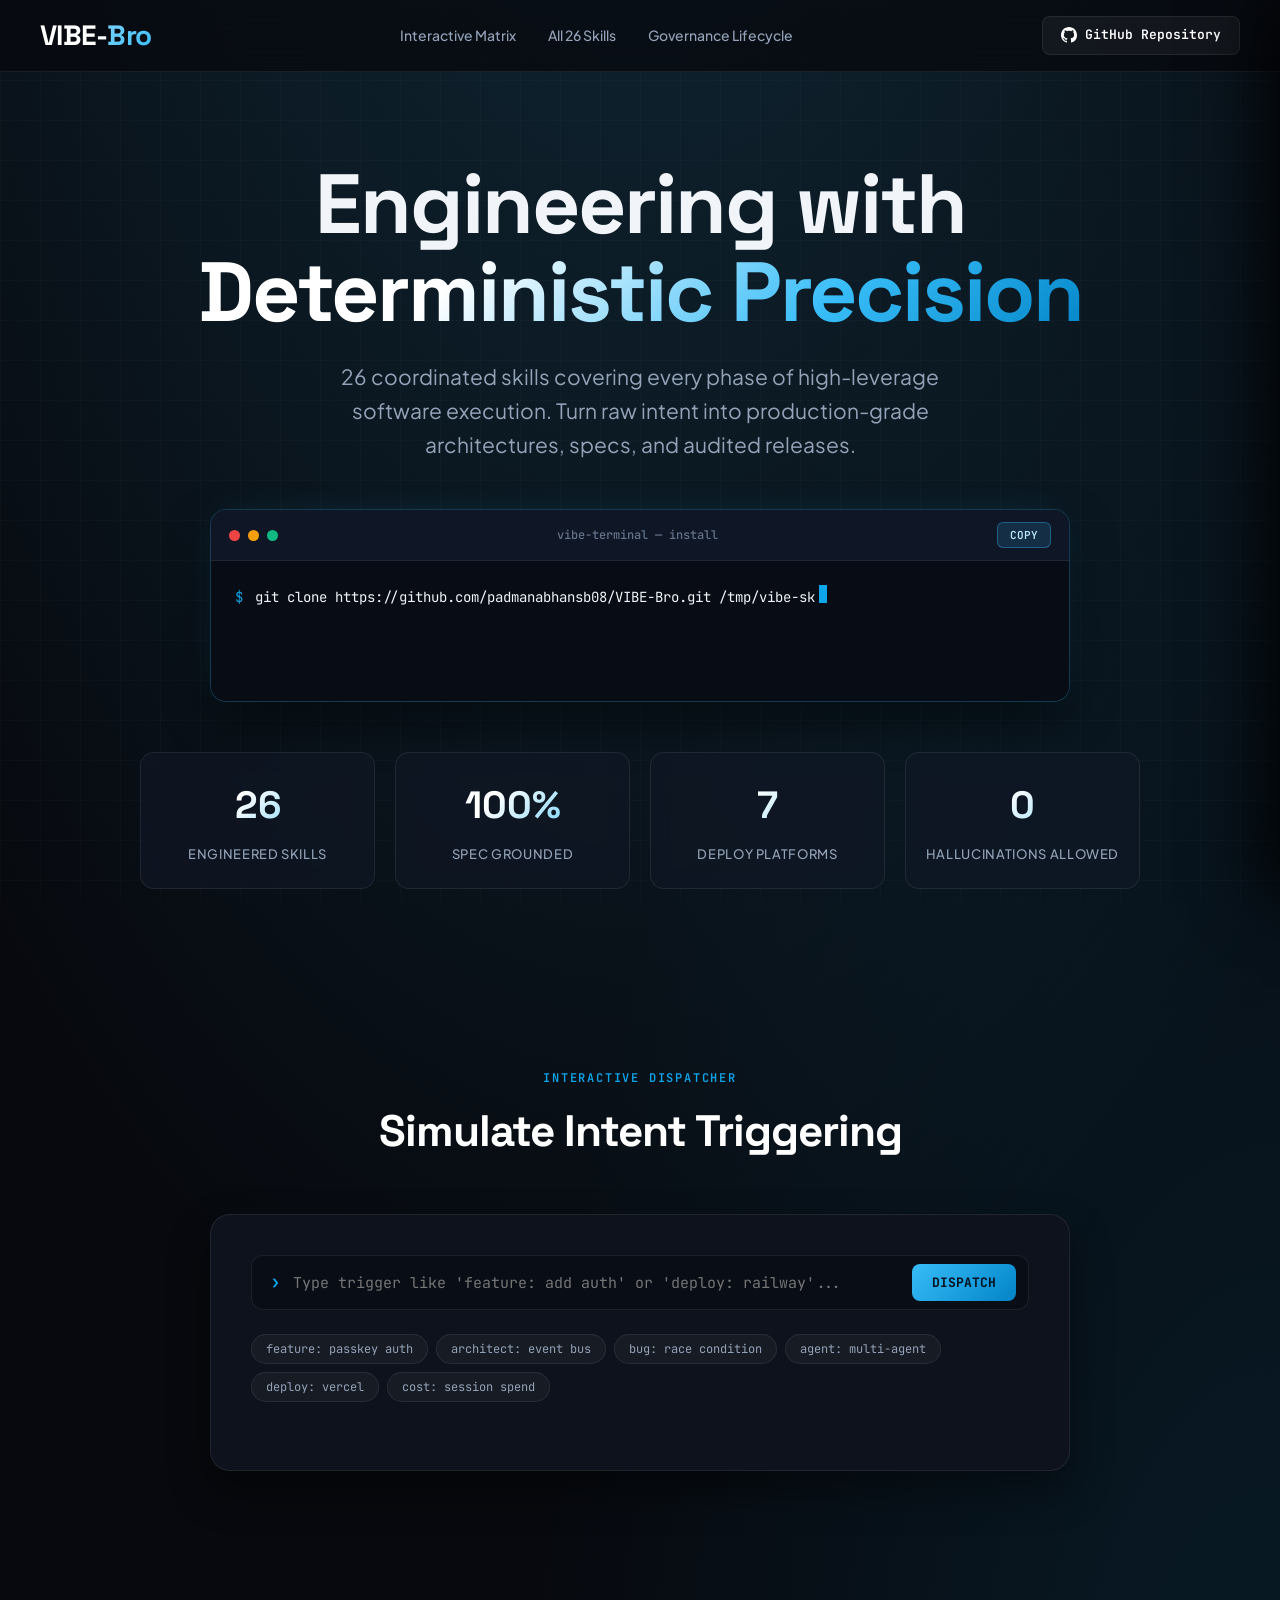
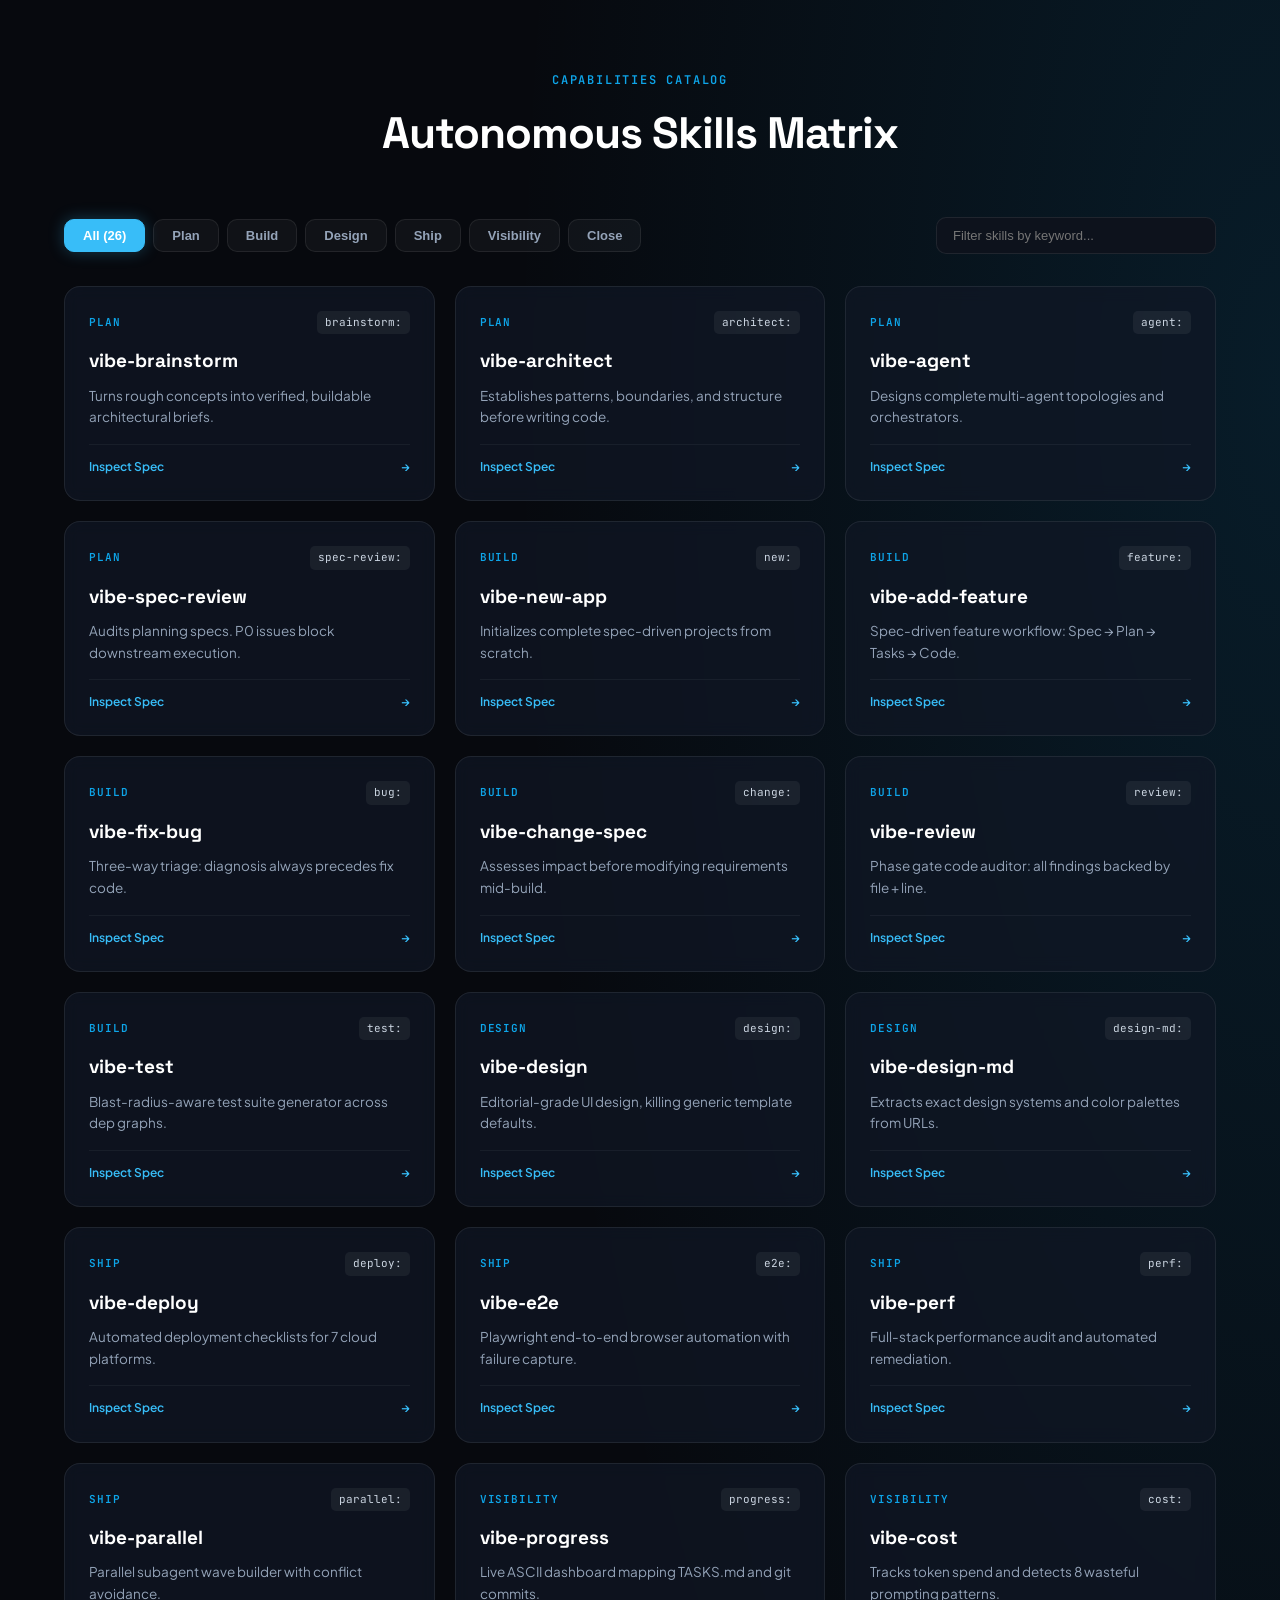
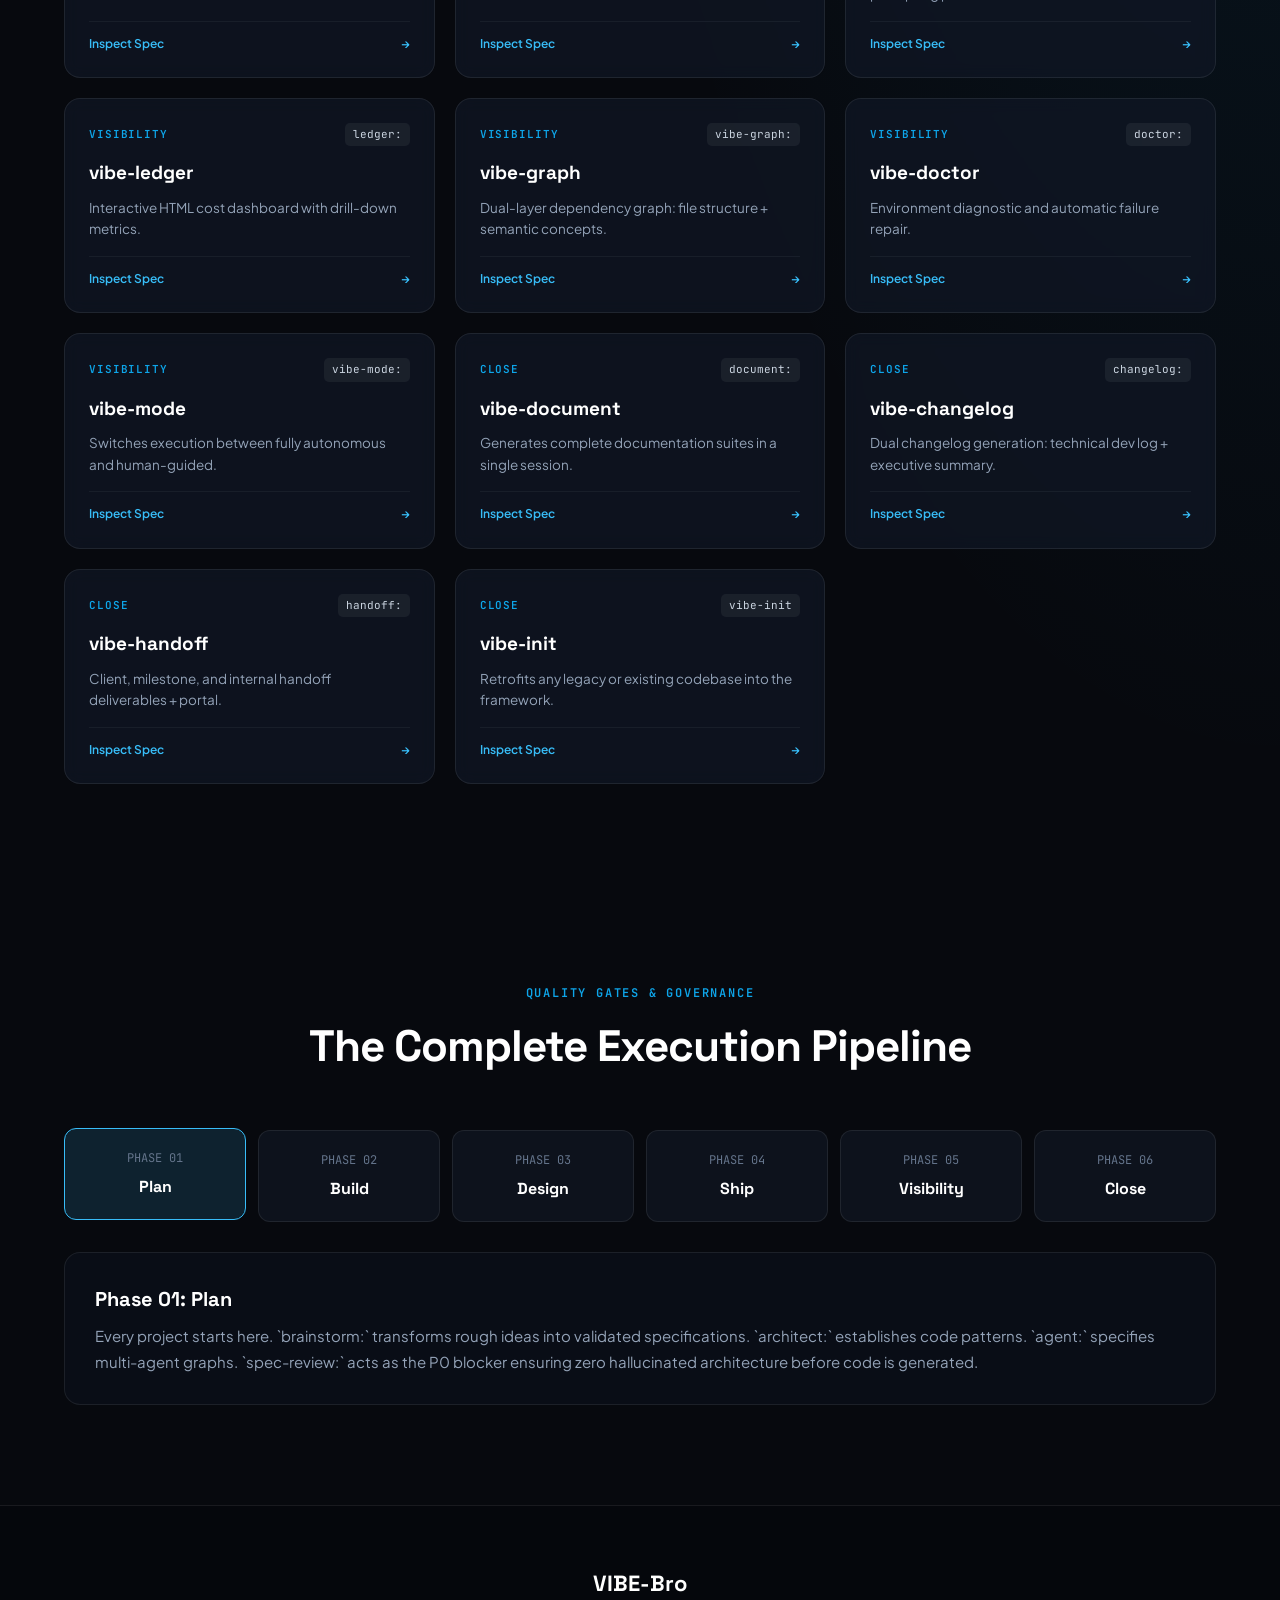
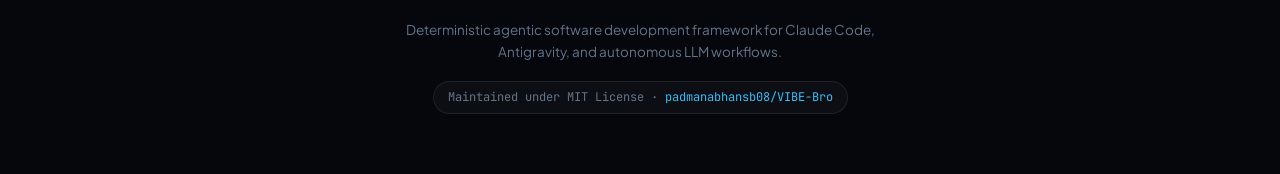
==== commit 92a444f4: "feat(ui): add UI system, transitions card-resize component, and design assets reference" ====
--- a/index.html
+++ b/index.html
@@ -17,15 +17,15 @@
       --bg-card: rgba(16, 23, 38, 0.7);
       --bg-card-hover: rgba(23, 32, 54, 0.85);
       --border-subtle: rgba(255, 255, 255, 0.08);
-      --border-accent: rgba(99, 102, 241, 0.3);
+      --border-accent: rgba(56, 189, 248, 0.35);
       --text-main: #f1f5f9;
       --text-muted: #94a3b8;
       --text-dim: #64748b;
       
-      --primary: #6366f1;
-      --primary-glow: rgba(99, 102, 241, 0.25);
-      --accent-cyan: #06b6d4;
-      --accent-cyan-glow: rgba(6, 182, 212, 0.2);
+      --primary: #38bdf8;
+      --primary-glow: rgba(56, 189, 248, 0.28);
+      --accent-cyan: #0ea5e9;
+      --accent-cyan-glow: rgba(14, 165, 233, 0.25);
       --accent-amber: #f59e0b;
       --accent-emerald: #10b981;
       --accent-rose: #f43f5e;
@@ -34,8 +34,8 @@
       --font-display: 'Space Grotesk', sans-serif;
       --font-mono: 'JetBrains Mono', monospace;
       
-      --glow-purple: radial-gradient(circle at 50% 0%, rgba(99, 102, 241, 0.18) 0%, transparent 60%);
-      --glow-cyan: radial-gradient(circle at 100% 50%, rgba(6, 182, 212, 0.12) 0%, transparent 50%);
+      --glow-blue: radial-gradient(circle at 50% 0%, rgba(56, 189, 248, 0.2) 0%, transparent 60%);
+      --glow-cyan: radial-gradient(circle at 100% 50%, rgba(14, 165, 233, 0.15) 0%, transparent 50%);
     }
 
     * {
@@ -53,8 +53,8 @@
       overflow-x: hidden;
       min-height: 100vh;
       background-image: 
-        radial-gradient(ellipse 80% 50% at 50% -20%, rgba(99, 102, 241, 0.25), transparent),
-        radial-gradient(ellipse 60% 40% at 100% 40%, rgba(6, 182, 212, 0.12), transparent);
+        radial-gradient(ellipse 80% 50% at 50% -20%, rgba(56, 189, 248, 0.22), transparent),
+        radial-gradient(ellipse 60% 40% at 100% 40%, rgba(14, 165, 233, 0.12), transparent);
     }
 
     /* Ambient animated grid */
@@ -111,14 +111,19 @@
 
     .brand-name {
       font-family: var(--font-display);
-      font-weight: 700;
-      font-size: 20px;
-      letter-spacing: -0.5px;
+      font-weight: 800;
+      font-size: 28px;
+      letter-spacing: -0.75px;
       color: #fff;
+      transition: transform 0.2s ease, opacity 0.2s ease;
+    }
+
+    .brand-name:hover {
+      transform: scale(1.02);
     }
 
     .brand-name span {
-      background: linear-gradient(135deg, #a5b4fc, #38bdf8);
+      background: linear-gradient(135deg, #7dd3fc, #38bdf8);
       -webkit-background-clip: text;
       -webkit-text-fill-color: transparent;
     }
@@ -184,37 +189,6 @@
       align-items: center;
     }
 
-    .badge-pill {
-      display: inline-flex;
-      align-items: center;
-      gap: 8px;
-      padding: 6px 16px;
-      border-radius: 100px;
-      background: rgba(99, 102, 241, 0.1);
-      border: 1px solid rgba(99, 102, 241, 0.3);
-      color: #c7d2fe;
-      font-size: 12px;
-      font-family: var(--font-mono);
-      text-transform: uppercase;
-      letter-spacing: 0.08em;
-      margin-bottom: 24px;
-      box-shadow: 0 0 24px rgba(99, 102, 241, 0.2);
-    }
-
-    .badge-dot {
-      width: 7px;
-      height: 7px;
-      border-radius: 50%;
-      background: var(--accent-cyan);
-      box-shadow: 0 0 10px var(--accent-cyan);
-      animation: pulseDot 2s infinite ease-in-out;
-    }
-
-    @keyframes pulseDot {
-      0%, 100% { opacity: 1; transform: scale(1); }
-      50% { opacity: 0.4; transform: scale(0.85); }
-    }
-
     .hero-title {
       font-family: var(--font-display);
       font-size: clamp(48px, 8vw, 84px);
@@ -226,7 +200,7 @@
     }
 
     .hero-title .gradient-text {
-      background: linear-gradient(135deg, #ffffff 30%, #818cf8 70%, #38bdf8 100%);
+      background: linear-gradient(135deg, #ffffff 30%, #38bdf8 70%, #0284c7 100%);
       -webkit-background-clip: text;
       -webkit-text-fill-color: transparent;
     }
@@ -245,7 +219,7 @@
       width: 100%;
       max-width: 860px;
       background: #090d16;
-      border: 1px solid rgba(99, 102, 241, 0.25);
+      border: 1px solid rgba(56, 189, 248, 0.25);
       border-radius: 16px;
       overflow: hidden;
       box-shadow: 
@@ -287,9 +261,9 @@
     }
 
     .btn-copy-install {
-      background: rgba(99, 102, 241, 0.15);
-      border: 1px solid rgba(99, 102, 241, 0.35);
-      color: #c7d2fe;
+      background: rgba(56, 189, 248, 0.15);
+      border: 1px solid rgba(56, 189, 248, 0.35);
+      color: #bae6fd;
       padding: 5px 12px;
       border-radius: 6px;
       font-family: var(--font-mono);
@@ -304,7 +278,7 @@
 
     .btn-copy-install:hover {
       background: var(--primary);
-      color: #fff;
+      color: #04101e;
       box-shadow: 0 0 15px var(--primary-glow);
     }
 
@@ -464,7 +438,7 @@
 
     .sim-input-box:focus-within {
       border-color: var(--primary);
-      box-shadow: 0 0 0 3px rgba(99, 102, 241, 0.15);
+      box-shadow: 0 0 0 3px rgba(56, 189, 248, 0.2);
     }
 
     .sim-prefix {
@@ -486,20 +460,20 @@
     }
 
     .sim-btn {
-      background: linear-gradient(135deg, var(--primary), #4f46e5);
+      background: linear-gradient(135deg, var(--primary), #0284c7);
       border: none;
-      color: #fff;
+      color: #04101e;
       padding: 10px 20px;
       border-radius: 8px;
       font-family: var(--font-mono);
-      font-weight: 600;
+      font-weight: 700;
       font-size: 13px;
       cursor: pointer;
       transition: all 0.2s;
     }
 
     .sim-btn:hover {
-      opacity: 0.9;
+      opacity: 0.95;
       box-shadow: 0 0 20px var(--primary-glow);
     }
 
@@ -523,8 +497,8 @@
     }
 
     .sim-chip:hover {
-      background: rgba(99, 102, 241, 0.15);
-      border-color: rgba(99, 102, 241, 0.4);
+      background: rgba(56, 189, 248, 0.15);
+      border-color: rgba(56, 189, 248, 0.4);
       color: #fff;
       transform: translateY(-1px);
     }
@@ -557,8 +531,8 @@
     }
 
     .sim-phase-tag {
-      background: rgba(99, 102, 241, 0.15);
-      color: #a5b4fc;
+      background: rgba(56, 189, 248, 0.15);
+      color: #7dd3fc;
       padding: 4px 10px;
       border-radius: 6px;
       font-family: var(--font-mono);
@@ -643,7 +617,7 @@
 
     .search-input:focus {
       border-color: var(--primary);
-      box-shadow: 0 0 0 3px rgba(99, 102, 241, 0.15);
+      box-shadow: 0 0 0 3px rgba(56, 189, 248, 0.2);
     }
 
     .skills-grid {
@@ -680,7 +654,7 @@
 
     .skill-card:hover {
       background: var(--bg-card-hover);
-      border-color: rgba(99, 102, 241, 0.4);
+      border-color: rgba(56, 189, 248, 0.45);
       transform: translateY(-4px);
       box-shadow: 0 14px 30px -10px rgba(0, 0, 0, 0.7);
     }
@@ -858,7 +832,7 @@
 
     .phase-tile.active, .phase-tile:hover {
       border-color: var(--primary);
-      background: rgba(99, 102, 241, 0.12);
+      background: rgba(56, 189, 248, 0.14);
       transform: translateY(-2px);
     }
 
@@ -960,7 +934,6 @@
   <!-- NAVIGATION -->
   <nav>
     <a href="#" class="nav-brand">
-      <div class="brand-symbol">V*</div>
       <div class="brand-name">VIBE-<span>Bro</span></div>
     </a>
     <div class="nav-links">
@@ -980,10 +953,6 @@
 
   <!-- HERO -->
   <section class="hero">
-    <div class="badge-pill">
-      <span class="badge-dot"></span>
-      Autonomous Agent Framework
-    </div>
     <h1 class="hero-title">
       Engineering with <span class="gradient-text">Deterministic Precision</span>
     </h1>
@@ -1150,7 +1119,7 @@
         Deterministic agentic software development framework for Claude Code, Antigravity, and autonomous LLM workflows.
       </div>
       <div class="footer-badge">
-        Maintained under MIT License · <a href="https://github.com/padmanabhansb08/VIBE-Bro" style="color:#818cf8;text-decoration:none;">padmanabhansb08/VIBE-Bro</a>
+        Maintained under MIT License · <a href="https://github.com/padmanabhansb08/VIBE-Bro" style="color:#38bdf8;text-decoration:none;">padmanabhansb08/VIBE-Bro</a>
       </div>
     </div>
   </footer>
